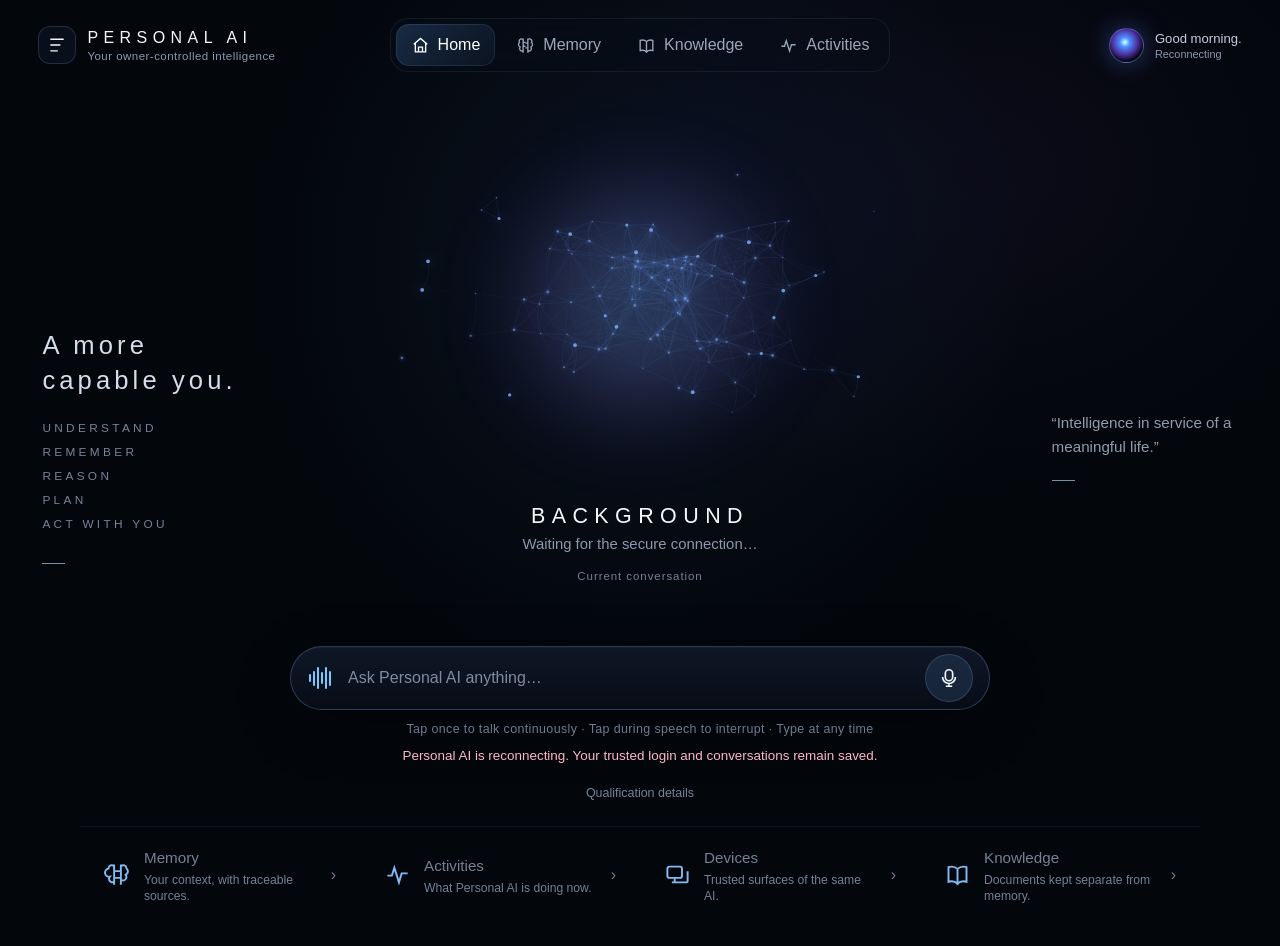
==== pwa/index.html @ d3908dce "feat: add durable cross-device conversations" ====
<!doctype html>
<html lang="en">
<head>
  <meta charset="utf-8" />
  <meta name="viewport" content="width=device-width,initial-scale=1,viewport-fit=cover" />
  <meta name="theme-color" content="#03060b" />
  <meta name="apple-mobile-web-app-capable" content="yes" />
  <meta name="apple-mobile-web-app-status-bar-style" content="black-translucent" />
  <link rel="manifest" href="/iphone/manifest.webmanifest" />
  <title>Personal AI</title>
  <style>
    :root{color-scheme:dark;font-family:-apple-system,BlinkMacSystemFont,"SF Pro Display","Inter",sans-serif;--bg:#03060b;--panel:rgba(10,17,29,.68);--line:rgba(148,177,230,.2);--text:#f4f7fd;--muted:#8c98ad;--blue:#69b8ff;--violet:#9b84ff;--cyan:#60e8ff;--danger:#ff718d}
    *{box-sizing:border-box}html{background:var(--bg);scroll-behavior:smooth}body{margin:0;min-height:100dvh;color:var(--text);background:radial-gradient(ellipse at 50% 28%,rgba(44,82,147,.17),transparent 43%),radial-gradient(ellipse at 76% 18%,rgba(87,58,160,.09),transparent 30%),#03060b;overflow-x:hidden}button,input{font:inherit}button{color:inherit}.hidden{display:none!important}
    .app-shell{min-height:100dvh;width:min(100%,1580px);margin:auto;padding:max(18px,env(safe-area-inset-top)) clamp(18px,3vw,48px) max(24px,env(safe-area-inset-bottom));display:grid;grid-template-rows:auto 1fr auto;gap:14px}
    .topbar{display:grid;grid-template-columns:1fr auto 1fr;align-items:center;min-height:52px}.brand-wrap{display:flex;align-items:center;gap:11px}.history-button{width:38px;height:38px;border:1px solid var(--line);border-radius:12px;background:rgba(12,20,33,.7);display:grid;place-items:center;cursor:pointer}.history-button svg{width:20px;height:20px;fill:none;stroke:currentColor;stroke-width:1.7}.brand{display:flex;flex-direction:column;gap:3px}.brand strong{font-size:1rem;letter-spacing:.34em;font-weight:520}.brand span{color:var(--muted);font-size:.72rem;letter-spacing:.04em}
    .nav{display:flex;align-items:center;gap:6px;padding:5px;border:1px solid rgba(135,167,222,.1);border-radius:18px;background:rgba(8,14,24,.46);backdrop-filter:blur(18px)}
    .nav button{border:0;background:transparent;color:#9ba7ba;border-radius:13px;padding:10px 15px;display:flex;align-items:center;gap:8px;cursor:pointer;min-height:42px}.nav button[aria-current="page"]{color:#fff;background:linear-gradient(135deg,rgba(65,112,171,.32),rgba(29,48,76,.2));box-shadow:inset 0 0 0 1px rgba(144,190,255,.12)}
    .nav svg,.feature svg{width:19px;height:19px;stroke:currentColor;fill:none;stroke-width:1.7}.owner-status{justify-self:end;display:flex;align-items:center;gap:11px;color:#c5cede;font-size:.82rem}.owner-orb{width:35px;aspect-ratio:1;border-radius:50%;border:1px solid rgba(129,171,255,.4);background:radial-gradient(circle at 45% 40%,#b8f7ff 0 3%,#4f8fff 18%,#4b2d9c 48%,transparent 70%);box-shadow:0 0 24px rgba(87,132,255,.38)}.trust{display:flex;flex-direction:column;gap:2px}.trust small{color:var(--muted)}
    .enroll{width:min(440px,100%);margin:auto;align-self:center;padding:28px;border-radius:24px;background:var(--panel);border:1px solid var(--line);backdrop-filter:blur(20px);text-align:center}.enroll h1{margin:0 0 8px;font-size:1.35rem;font-weight:550}.enroll p{color:var(--muted);line-height:1.5}.enroll input{width:100%;border:1px solid var(--line);background:#080d16;color:#fff;border-radius:15px;padding:15px;margin:8px 0 12px}.enroll button{width:100%;border:0;border-radius:15px;padding:15px;background:#eaf1ff;color:#070b12;font-weight:700}
    .home{position:relative;min-height:0;display:grid;grid-template-columns:minmax(150px,.48fr) minmax(420px,1.8fr) minmax(150px,.48fr);align-items:center;gap:12px}.side-copy{color:#d5ddeb;align-self:center;padding:20px 4px}.side-copy h1{margin:0 0 24px;font-size:clamp(1.25rem,2vw,2rem);line-height:1.35;letter-spacing:.16em;font-weight:380}.verbs{display:grid;gap:10px;color:#77839a;font-size:.74rem;letter-spacing:.28em;text-transform:uppercase}.side-quote{color:#919bad;font-size:.95rem;line-height:1.55;max-width:190px;justify-self:end}.side-quote::after,.verbs::after{content:"";display:block;width:23px;height:1px;margin-top:22px;background:#7d8ca6}
    .presence{min-width:0;display:flex;flex-direction:column;align-items:center;justify-content:center;gap:12px}.core-stage{position:relative;width:min(72vw,820px);height:clamp(280px,48vh,540px);isolation:isolate}#neuralCanvas{width:100%;height:100%;display:block}.core-glow{position:absolute;inset:23% 31%;border-radius:48% 52% 57% 43%;filter:blur(45px);opacity:.26;background:radial-gradient(circle,var(--cyan),var(--violet) 42%,transparent 70%);animation:breathe 4.8s ease-in-out infinite;pointer-events:none;z-index:-1}@keyframes breathe{0%,100%{transform:scale(.88) rotate(-3deg);opacity:.18}50%{transform:scale(1.1) rotate(4deg);opacity:.34}}
    .state{text-align:center;min-height:54px;margin-top:-26px}.state strong{display:block;font-size:1.34rem;font-weight:430;letter-spacing:.3em;text-transform:uppercase}.state span{display:block;min-height:22px;color:var(--muted);margin-top:7px;font-size:.93rem}.conversation-title{color:#748198;font-size:.72rem;letter-spacing:.08em;max-width:680px;white-space:nowrap;overflow:hidden;text-overflow:ellipsis}.message-stream{width:min(720px,94%);max-height:190px;overflow-y:auto;display:flex;flex-direction:column;gap:8px;padding:2px 4px;scrollbar-width:thin}.message{max-width:86%;padding:9px 13px;border-radius:15px;font-size:.91rem;line-height:1.42;text-align:left;white-space:pre-wrap}.message.user{align-self:flex-end;color:#f4f7fd;background:rgba(40,66,101,.7);border-bottom-right-radius:5px}.message.assistant{align-self:flex-start;color:#bac5d7;background:rgba(13,21,35,.76);border:1px solid rgba(131,164,216,.1);border-bottom-left-radius:5px}.message.system{align-self:center;color:#8995a9;font-size:.76rem;background:transparent}.conversation{width:min(720px,94%);text-align:center;min-height:24px}.transcript{font-size:clamp(1.05rem,2vw,1.34rem);color:#f3f6fd;line-height:1.4}.reply{color:#aeb9cc;font-size:1rem;line-height:1.55;margin-top:8px;max-height:100px;overflow-y:auto}
    .composer{width:min(700px,95%);min-height:62px;border-radius:999px;border:1px solid rgba(135,170,228,.28);background:linear-gradient(180deg,rgba(17,27,44,.86),rgba(8,13,23,.9));box-shadow:0 16px 55px rgba(0,0,0,.3),inset 0 1px rgba(255,255,255,.03);display:grid;grid-template-columns:auto 1fr auto auto;align-items:center;gap:8px;padding:7px 8px 7px 18px}.wave-mini{width:27px;height:25px;display:flex;align-items:center;gap:2px;color:#79c8ff}.wave-mini i{width:2px;height:8px;border-radius:2px;background:currentColor;animation:miniWave 1.2s ease-in-out infinite}.wave-mini i:nth-child(2),.wave-mini i:nth-child(6){height:15px;animation-delay:-.3s}.wave-mini i:nth-child(3),.wave-mini i:nth-child(5){height:22px;animation-delay:-.55s}.wave-mini i:nth-child(4){height:12px;animation-delay:-.7s}@keyframes miniWave{50%{transform:scaleY(.42);opacity:.5}}.composer input{min-width:0;border:0;outline:0;color:#f5f8ff;background:transparent;font-size:1rem;padding:12px 4px}.composer input::placeholder{color:#7f8ba0}
    .round-button{width:48px;height:48px;border-radius:50%;border:1px solid rgba(137,177,237,.2);background:rgba(43,63,94,.46);display:grid;place-items:center;cursor:pointer;transition:.25s ease}.round-button svg{width:22px;height:22px;stroke:currentColor;fill:none;stroke-width:1.8}.round-button:hover{border-color:rgba(110,205,255,.5);transform:translateY(-1px)}#micButton.active{color:#07101a;background:#bdefff;border-color:#bdefff;box-shadow:0 0 28px rgba(96,232,255,.32)}#micButton.speaking{color:#fff;background:#563f9a;border-color:#9b84ff}#sendButton{display:none}.composer.has-text #sendButton{display:grid}.composer.has-text #micButton{display:none}.hint{color:#6f7b90;font-size:.78rem;text-align:center;letter-spacing:.03em}.voice-alert{color:#ffb7c5;font-size:.84rem;text-align:center;min-height:20px}
    .features{display:grid;grid-template-columns:repeat(4,1fr);width:min(1120px,100%);margin:6px auto 0;border-top:1px solid rgba(123,151,198,.08)}.feature{border:0;background:transparent;color:#d3dbea;padding:18px clamp(8px,2vw,24px);text-align:left;display:grid;grid-template-columns:auto 1fr auto;gap:13px;align-items:center;cursor:pointer;min-height:82px;border-radius:18px}.feature:hover,.feature.active{background:rgba(20,31,50,.48)}.feature>svg{color:#83baf3;width:27px;height:27px}.feature strong{display:block;font-size:.95rem;font-weight:530}.feature span{color:#758197;font-size:.76rem;line-height:1.35;display:block;margin-top:3px}.feature b{color:#708099;font-weight:400}
    .module-panel{width:min(930px,100%);margin:0 auto 8px;border:1px solid var(--line);border-radius:20px;background:var(--panel);backdrop-filter:blur(18px);padding:20px;display:none}.module-panel.open{display:grid;grid-template-columns:1fr auto;gap:18px}.module-panel h2{margin:0 0 6px;font-size:1.05rem;font-weight:550}.module-panel p{margin:0;color:var(--muted);line-height:1.5}.module-metric{color:var(--cyan);font-size:1.4rem;align-self:center;white-space:nowrap}.approval-panel{width:min(700px,95%);border:1px solid rgba(155,132,255,.3);background:rgba(26,20,49,.84);border-radius:17px;padding:14px 16px;display:grid;grid-template-columns:1fr auto auto;align-items:center;gap:10px}.approval-panel strong{display:block;font-size:.86rem}.approval-panel span{display:block;color:#aeb7ca;font-size:.75rem;margin-top:3px}.approval-panel button{border:1px solid var(--line);border-radius:11px;padding:9px 12px;background:rgba(28,42,65,.7);cursor:pointer}.approval-panel .approve{color:#07101a;background:#bdefff;border-color:#bdefff}
    .drawer-overlay{position:fixed;inset:0;background:rgba(0,0,0,.58);backdrop-filter:blur(3px);z-index:39}.conversation-drawer{position:fixed;z-index:40;inset:0 auto 0 0;width:min(380px,90vw);background:rgba(5,9,16,.98);border-right:1px solid var(--line);padding:max(18px,env(safe-area-inset-top)) 16px max(18px,env(safe-area-inset-bottom));display:flex;flex-direction:column;gap:13px;box-shadow:25px 0 70px rgba(0,0,0,.55)}.drawer-head{display:flex;justify-content:space-between;align-items:center}.drawer-head strong{letter-spacing:.12em}.drawer-head button,.new-chat{border:1px solid var(--line);background:rgba(18,29,47,.7);border-radius:11px;color:#e7edf8;padding:9px 11px;cursor:pointer}.new-chat{width:100%;text-align:left}.conversation-search{width:100%;border:1px solid var(--line);background:#080e18;color:#fff;border-radius:12px;padding:12px}.conversation-list{display:flex;flex-direction:column;gap:5px;overflow-y:auto}.conversation-item{border:0;background:transparent;color:#cbd4e4;border-radius:11px;padding:10px 11px;text-align:left;cursor:pointer}.conversation-item.active{background:rgba(45,77,119,.45);color:#fff}.conversation-item strong{display:block;white-space:nowrap;overflow:hidden;text-overflow:ellipsis;font-size:.88rem}.conversation-item span{display:block;color:#738096;font-size:.72rem;white-space:nowrap;overflow:hidden;text-overflow:ellipsis;margin-top:3px}
    details.session-details{width:min(700px,95%);color:#77849a;font-size:.78rem}details.session-details summary{cursor:pointer;text-align:center;list-style:none;padding:6px}details.session-details summary::-webkit-details-marker{display:none}.qualification-tools{margin-top:8px;border:1px solid rgba(135,170,228,.14);background:rgba(8,14,24,.7);border-radius:15px;padding:12px;display:flex;align-items:center;justify-content:space-between;gap:10px}.qualification-tools button{border:1px solid rgba(255,113,141,.35);background:rgba(96,26,43,.25);color:#ffc3cf;border-radius:12px;padding:10px 13px;cursor:pointer;white-space:nowrap}
    @media(max-width:900px){.app-shell{padding-left:18px;padding-right:18px}.topbar{grid-template-columns:1fr auto}.brand span{display:none}.nav{position:fixed;z-index:20;bottom:max(10px,env(safe-area-inset-bottom));left:50%;transform:translateX(-50%);width:calc(100% - 28px);justify-content:space-around;box-shadow:0 16px 50px #000}.nav button{flex:1;justify-content:center;padding:10px 5px;font-size:.72rem}.nav button span{display:none}.owner-status .trust{display:none}.home{grid-template-columns:1fr}.side-copy,.side-quote{display:none}.core-stage{width:min(108vw,620px);height:clamp(250px,35vh,360px)}.state{margin-top:-36px}.message-stream{max-height:210px}.features{grid-template-columns:repeat(2,1fr);padding-bottom:78px}.feature{grid-template-columns:auto 1fr;min-height:70px;padding:12px 8px}.feature b{display:none}.feature span{font-size:.7rem}.hint{display:none}.reply{max-height:86px}.module-panel.open{grid-template-columns:1fr}}
    @media(max-height:760px) and (max-width:900px){.core-stage{height:285px}.features{display:none}.state{margin-top:-42px}}@media(prefers-reduced-motion:reduce){*,*::before,*::after{animation-duration:.01ms!important;animation-iteration-count:1!important;scroll-behavior:auto!important}}
  </style>
</head>
<body>
<main class="app-shell">
  <header class="topbar">
    <div class="brand-wrap"><button id="historyButton" class="history-button" type="button" aria-label="Open conversations"><svg viewBox="0 0 24 24"><path d="M4 5h16M4 12h12M4 19h9"/></svg></button><div class="brand"><strong>PERSONAL AI</strong><span>Your owner-controlled intelligence</span></div></div>
    <nav class="nav" aria-label="Primary navigation">
      <button data-module="home" aria-current="page" aria-label="Home"><svg viewBox="0 0 24 24"><path d="M3.5 10.5 12 3l8.5 7.5M5.5 9v11h13V9M9.5 20v-6h5v6"/></svg><span>Home</span></button>
      <button data-module="memory" aria-label="Memory"><svg viewBox="0 0 24 24"><path d="M9 4.5a3 3 0 0 0-5 2.2 3.2 3.2 0 0 0 .4 1.6A3.4 3.4 0 0 0 5.2 14 3 3 0 0 0 9 18.5M15 4.5a3 3 0 0 1 5 2.2 3.2 3.2 0 0 1-.4 1.6 3.4 3.4 0 0 1-.8 5.7 3 3 0 0 1-3.8 4.5M9 3v18M15 3v18M9 8h3m-3 5h3m3-4h-3m3 6h-3"/></svg><span>Memory</span></button>
      <button data-module="knowledge" aria-label="Knowledge"><svg viewBox="0 0 24 24"><path d="M4 5.5c3-1 5.7-.5 8 1.5v13c-2.3-2-5-2.5-8-1.5zM20 5.5c-3-1-5.7-.5-8 1.5v13c2.3-2 5-2.5 8-1.5z"/></svg><span>Knowledge</span></button>
      <button data-module="activities" aria-label="Activities"><svg viewBox="0 0 24 24"><path d="M3 13h4l2.2-7 4.1 13 2.4-8H21"/></svg><span>Activities</span></button>
    </nav>
    <div class="owner-status"><div class="owner-orb"></div><div class="trust"><span id="greeting">Good day.</span><small id="devicePill">Checking device…</small></div></div>
  </header>
  <section id="enrollPanel" class="enroll hidden"><h1>Trust this iPhone</h1><p>Enter your one-time owner enrollment code. The device credential stays inside a secure browser cookie.</p><input id="code" type="password" autocomplete="one-time-code" placeholder="Owner enrollment code"/><button id="enroll">Enroll this iPhone</button><p id="enrollStatus" aria-live="polite"></p></section>
  <section id="voicePanel" class="home hidden">
    <aside class="side-copy"><h1>A more<br/>capable you.</h1><div class="verbs"><span>Understand</span><span>Remember</span><span>Reason</span><span>Plan</span><span>Act with you</span></div></aside>
    <div class="presence">
      <div class="core-stage" aria-hidden="true"><div class="core-glow"></div><canvas id="neuralCanvas"></canvas></div>
      <div class="state" aria-live="polite"><strong id="stateLabel">Idle</strong><span id="status">Tap the microphone once and speak naturally.</span></div>
      <div id="conversationTitle" class="conversation-title">Current conversation</div>
      <div id="messageStream" class="message-stream" aria-live="polite"></div>
      <div class="conversation"><div id="transcript" class="transcript"></div><div id="reply" class="reply"></div></div>
      <form id="composer" class="composer"><span class="wave-mini" aria-hidden="true"><i></i><i></i><i></i><i></i><i></i><i></i></span><input id="message" autocomplete="off" enterkeyhint="send" aria-label="Message Personal AI" placeholder="Ask Personal AI anything…"/><button id="sendButton" class="round-button" type="submit" aria-label="Send message"><svg viewBox="0 0 24 24"><path d="m5 12 14-7-4.8 14-2.7-5.5zM11.5 13.5 19 5"/></svg></button><button id="micButton" class="round-button" type="button" aria-label="Start hands-free conversation"><svg viewBox="0 0 24 24"><rect x="8" y="3" width="8" height="12" rx="4"/><path d="M5 11a7 7 0 0 0 14 0M12 18v3M8.5 21h7"/></svg></button></form>
      <div id="approvalPanel" class="approval-panel hidden"><div><strong id="approvalTitle">Approval required</strong><span id="approvalDescription"></span></div><button id="rejectApproval" type="button">Cancel</button><button id="approveApproval" class="approve" type="button">Approve once</button></div>
      <div id="sessionConflictPanel" class="approval-panel hidden"><div><strong>Old session found</strong><span>An unfinished session from another trusted browser is blocking this iPhone.</span></div><button id="cancelTakeover" type="button">Cancel</button><button id="confirmTakeover" class="approve" type="button">Continue here</button></div>
      <div class="hint">Tap once to talk continuously · Tap during speech to interrupt · Type at any time</div><div id="voiceAlert" class="voice-alert" role="alert"></div>
      <details class="session-details"><summary>Qualification details</summary><div class="qualification-tools"><span id="report">Qualification recording is optional and separate from normal conversation.</span><button id="startSession" type="button">Start evidence</button><button id="stopSession" type="button">End & report</button></div></details>
    </div>
    <aside class="side-quote">“Intelligence in service of a meaningful life.”</aside>
  </section>
  <section id="modulePanel" class="module-panel" aria-live="polite"><div><h2 id="moduleTitle"></h2><p id="moduleText"></p></div><div id="moduleMetric" class="module-metric"></div></section>
  <section id="features" class="features hidden" aria-label="Personal AI areas">
    <button class="feature" data-module="memory"><svg viewBox="0 0 24 24"><path d="M9 4.5a3 3 0 0 0-5 2.2A3.2 3.2 0 0 0 5.2 14 3 3 0 0 0 9 18.5M15 4.5a3 3 0 0 1 5 2.2 3.4 3.4 0 0 1-.8 5.7 3 3 0 0 1-3.8 4.5M9 3v18M15 3v18M9 9h6M9 15h6"/></svg><span><strong>Memory</strong><span>Your context, with traceable sources.</span></span><b>›</b></button>
    <button class="feature" data-module="activities"><svg viewBox="0 0 24 24"><path d="M3 13h4l2.2-7 4.1 13 2.4-8H21"/></svg><span><strong>Activities</strong><span>What Personal AI is doing now.</span></span><b>›</b></button>
    <button class="feature" data-module="devices"><svg viewBox="0 0 24 24"><rect x="3" y="5" width="13" height="10" rx="2"/><path d="M7 19h13a1 1 0 0 0 1-1V9M9.5 15v4"/></svg><span><strong>Devices</strong><span>Trusted surfaces of the same AI.</span></span><b>›</b></button>
    <button class="feature" data-module="knowledge"><svg viewBox="0 0 24 24"><path d="M4 5.5c3-1 5.7-.5 8 1.5v13c-2.3-2-5-2.5-8-1.5zM20 5.5c-3-1-5.7-.5-8 1.5v13c2.3-2 5-2.5 8-1.5z"/></svg><span><strong>Knowledge</strong><span>Documents kept separate from memory.</span></span><b>›</b></button>
  </section>
</main>
<div id="drawerOverlay" class="drawer-overlay hidden"></div><aside id="conversationDrawer" class="conversation-drawer hidden" aria-label="Conversations"><div class="drawer-head"><strong>Conversations</strong><button id="closeDrawer" type="button" aria-label="Close conversations">✕</button></div><button id="newConversation" class="new-chat" type="button">＋ New conversation</button><input id="conversationSearch" class="conversation-search" type="search" placeholder="Search conversations"/><div id="conversationList" class="conversation-list"></div></aside>
<script>
const $=id=>document.getElementById(id),synth=window.speechSynthesis;
let appStatus=null,recognition=null,recognitionStarting=false,sessionActive=false,handsFree=false,speaking=false,turnInFlight=false,voicePrimed=false,currentUtterance=null,restartTimer=null,stateName='idle',pendingApproval=null,currentConversationId=null,currentConversationTitle='Current conversation',conversationEvents=[],searchTimer=null;
const stateCopy={idle:['Idle','Tap the microphone once and speak naturally.'],active:['Active','Personal AI is ready.'],listening:['Listening','Speak naturally.'],understanding:['Understanding','I heard you.'],thinking:['Thinking','Reasoning with your permitted context.'],'memory-retrieval':['Memory Retrieval','Finding relevant personal context.'],'knowledge-retrieval':['Knowledge Retrieval','Checking approved knowledge sources.'],responding:['Responding','Speaking now — tap the microphone to interrupt.'],approval:['Needs Approval','Your approval is required before continuing.'],error:['Needs Attention','Something interrupted this turn.'],background:['Background','Continuing permitted work quietly.']};
function setState(name,detail){stateName=name;const copy=stateCopy[name]||[name,''];$('stateLabel').textContent=copy[0];$('status').textContent=detail||copy[1];document.body.dataset.state=name;$('micButton').classList.toggle('active',handsFree&&!speaking);$('micButton').classList.toggle('speaking',speaking);$('micButton').setAttribute('aria-label',speaking?'Interrupt and listen':(handsFree?'Stop hands-free conversation':'Start hands-free conversation'))}
async function api(path,options={}){const response=await fetch('/iphone/api'+path,{credentials:'same-origin',headers:{'Content-Type':'application/json',...(options.headers||{})},...options});let data={};try{data=await response.json()}catch{}if(!response.ok){const detail=data.detail||data.error,error=new Error((detail&&typeof detail==='object'&&(detail.message||detail.code))||detail||('Request failed ('+response.status+')'));error.code=detail&&typeof detail==='object'?detail.code:'';error.status=response.status;throw error}return data}
function greeting(){const hour=new Date().getHours();return hour<12?'Good morning.':hour<18?'Good afternoon.':'Good evening.'}
function eventMessage(event){const kind=String(event.kind||''),text=String((event.payload&&event.payload.text)||'');if(!text)return null;if(kind==='user_message')return{role:'user',text};if(kind==='assistant_message')return{role:'assistant',text};if(kind==='approval_rejected')return{role:'system',text};return null}
function renderMessages(){const stream=$('messageStream');stream.textContent='';conversationEvents.map(eventMessage).filter(Boolean).forEach(item=>{const node=document.createElement('div');node.className='message '+item.role;node.textContent=item.text;stream.appendChild(node)});stream.scrollTop=stream.scrollHeight}
function appendMessage(kind,text){conversationEvents.push({kind,payload:{text}});renderMessages()}
function renderConversationList(items){const list=$('conversationList');list.textContent='';(items||[]).forEach(item=>{const button=document.createElement('button');button.type='button';button.className='conversation-item'+(item.id===currentConversationId?' active':'');const title=document.createElement('strong'),preview=document.createElement('span');title.textContent=item.title||'Conversation';preview.textContent=item.preview||new Date(item.updated_at).toLocaleString();button.append(title,preview);button.onclick=()=>openConversation(item.id);list.appendChild(button)})}
function applyConversation(bundle){if(!bundle||!bundle.thread&&!bundle.conversation)return;const thread=bundle.thread||bundle.conversation;currentConversationId=thread.id;currentConversationTitle=thread.title||'Conversation';conversationEvents=Array.isArray(bundle.events)?bundle.events:[];$('conversationTitle').textContent=currentConversationTitle;$('transcript').textContent='';$('reply').textContent='';renderMessages()}
async function refreshConversationList(query=''){const data=await api('/conversations?q='+encodeURIComponent(query));renderConversationList(data.conversations);return data}
function openDrawer(){$('conversationDrawer').classList.remove('hidden');$('drawerOverlay').classList.remove('hidden');refreshConversationList($('conversationSearch').value).catch(()=>{})}
function closeDrawer(){$('conversationDrawer').classList.add('hidden');$('drawerOverlay').classList.add('hidden')}
async function openConversation(id){const bundle=await api('/conversations/'+encodeURIComponent(id)+'/activate',{method:'POST',body:'{}'});applyConversation(bundle);closeDrawer();setState('idle','Conversation continued from where you stopped.')}
async function createConversation(){const bundle=await api('/conversations',{method:'POST',body:JSON.stringify({title:'New conversation'})});applyConversation(bundle);closeDrawer();setState('idle','New conversation ready.')}
async function syncConversation(){if(!currentConversationId||turnInFlight||speaking)return;try{const bundle=await api('/conversations/'+encodeURIComponent(currentConversationId));if((bundle.events||[]).length!==conversationEvents.length)applyConversation(bundle)}catch{}}
async function check(){$('greeting').textContent=greeting();try{appStatus=await api('/status');sessionActive=Boolean(appStatus.active_qualification);$('enrollPanel').classList.add('hidden');$('voicePanel').classList.remove('hidden');$('features').classList.remove('hidden');$('devicePill').textContent='Trusted device';$('voiceAlert').textContent='';if(appStatus.conversation)applyConversation(appStatus.conversation);renderConversationList(appStatus.conversations||[]);if(sessionActive)$('report').textContent='Evidence session '+appStatus.active_qualification.session_id+' ready to resume.';return appStatus}catch(error){if(error.status===401){$('enrollPanel').classList.remove('hidden');$('voicePanel').classList.add('hidden');$('features').classList.add('hidden');$('devicePill').textContent='Not enrolled'}else{$('enrollPanel').classList.add('hidden');$('voicePanel').classList.remove('hidden');$('features').classList.remove('hidden');$('devicePill').textContent='Reconnecting';$('voiceAlert').textContent='Personal AI is reconnecting. Your trusted login and conversations remain saved.';setState('background','Waiting for the secure connection…')}return null}}
$('enroll').onclick=async()=>{try{await api('/enroll',{method:'POST',body:JSON.stringify({code:$('code').value,name:'Owner iPhone PWA'})});$('code').value='';await check()}catch(error){$('enrollStatus').textContent=error.message}};
function sessionEnvironment(){return{browser:navigator.userAgent,language:navigator.language,standalone:window.navigator.standalone===true,screen:screen.width+'x'+screen.height}}
function showSessionConflict(){$('sessionConflictPanel').classList.remove('hidden');$('voiceAlert').textContent='Confirm that you want to close the old session and continue on this iPhone.';setState('approval','An old trusted-browser session needs your decision.')}
async function ensureSession(){if(sessionActive)return true;try{const result=await api('/qualification/start',{method:'POST',body:JSON.stringify({environment:sessionEnvironment()})});sessionActive=true;$('report').textContent='Evidence session '+result.session_id+(result.status==='already_active'?' resumed.':' started.')}catch(error){if(error.code==='qualification_session_active'){showSessionConflict();return false}throw error}return true}
function availableVoice(){if(!synth)return null;const voices=synth.getVoices(),language=(navigator.language||'en-US').toLowerCase();return voices.find(v=>v.lang.toLowerCase()===language&&v.localService)||voices.find(v=>v.lang.toLowerCase().startsWith(language.split('-')[0])&&v.localService)||voices.find(v=>v.lang.toLowerCase().startsWith(language.split('-')[0]))||voices[0]||null}
function primeVoice(){if(!synth||voicePrimed)return Promise.resolve();voicePrimed=true;synth.cancel();synth.resume();return new Promise(resolve=>{let settled=false;const done=()=>{if(settled)return;settled=true;resolve()},primer=new SpeechSynthesisUtterance('Voice ready');primer.volume=.7;primer.rate=1.08;const voice=availableVoice();if(voice)primer.voice=voice;primer.lang=(voice&&voice.lang)||navigator.language||'en-US';primer.onend=done;primer.onerror=done;synth.speak(primer);synth.resume();setTimeout(done,1600)})}
function stopRecognition(){recognitionStarting=false;if(restartTimer)clearTimeout(restartTimer);if(recognition)try{recognition.stop()}catch{}}
function createRecognition(){const Recognition=window.SpeechRecognition||window.webkitSpeechRecognition;if(!Recognition)return null;const instance=new Recognition();instance.lang=navigator.language||'en-US';instance.interimResults=true;instance.continuous=false;instance.maxAlternatives=1;instance.onstart=()=>{recognitionStarting=false;setState('listening')};instance.onresult=event=>{let finalText='',interimText='';for(let i=event.resultIndex;i<event.results.length;i++){const text=event.results[i][0].transcript;if(event.results[i].isFinal)finalText+=text;else interimText+=text}$('transcript').textContent=finalText||interimText;if(finalText&&!turnInFlight)sendTurn(finalText)};instance.onerror=event=>{recognitionStarting=false;if(event.error==='aborted'||event.error==='no-speech')return;handsFree=false;const message=event.error==='not-allowed'?'Microphone permission is blocked. Allow microphone access in iPhone browser settings.':'Microphone error: '+event.error;$('voiceAlert').textContent=message;setState('error',message)};instance.onend=()=>{recognitionStarting=false;if(handsFree&&!speaking&&!turnInFlight)scheduleListening(350)};return instance}
function scheduleListening(delay=250){if(!handsFree||speaking||turnInFlight)return;if(restartTimer)clearTimeout(restartTimer);restartTimer=setTimeout(startListening,delay)}
function startListening(){if(!handsFree||speaking||turnInFlight||recognitionStarting)return;recognition=recognition||createRecognition();if(!recognition){handsFree=false;const message='Speech recognition is unavailable in this browser. Open this page in Safari or type your message.';$('voiceAlert').textContent=message;setState('error',message);return}try{recognitionStarting=true;recognition.start()}catch{recognitionStarting=false;scheduleListening(500)}}
function makeUtterance(text,handlers){const utterance=new SpeechSynthesisUtterance(text),voice=availableVoice();if(voice)utterance.voice=voice;utterance.lang=(voice&&voice.lang)||navigator.language||'en-US';utterance.rate=1;utterance.pitch=1;utterance.volume=1;utterance.onstart=handlers.start;utterance.onend=handlers.end;utterance.onerror=handlers.error;return utterance}
function reportClientVoice(event,detail=''){api('/voice/client-event',{method:'POST',body:JSON.stringify({event,detail:String(detail||'').slice(0,160)})}).catch(()=>{})}
function speakReply(text){if(!synth){const message='Spoken replies are unavailable in this browser. The answer is shown on screen.';reportClientVoice('tts_error','speech_synthesis_unavailable');$('voiceAlert').textContent=message;setState('error',message);scheduleListening(400);return}stopRecognition();let finished=false,attempt=0;const finish=()=>{if(finished)return;finished=true;reportClientVoice('tts_completed');speaking=false;currentUtterance=null;$('voiceAlert').textContent='';if(pendingApproval)setState('approval','Review the requested action below.');else if(handsFree)scheduleListening(350);else setState('idle')};const finalFailure=detail=>{if(finished)return;finished=true;reportClientVoice('tts_error',detail||'speech_synthesis_blocked');speaking=false;currentUtterance=null;const message='iPhone blocked the spoken reply. Tap the microphone once to reactivate voice.';$('voiceAlert').textContent=message;setState('error',message)};const play=()=>{attempt++;if(currentUtterance){currentUtterance.onstart=null;currentUtterance.onend=null;currentUtterance.onerror=null}synth.cancel();synth.resume();let thisAttemptStarted=false;currentUtterance=makeUtterance(text,{start:()=>{thisAttemptStarted=true;speaking=true;reportClientVoice('tts_started');setState('responding')},end:finish,error:event=>{if(finished)return;if(event&&event.error==='interrupted'&&speaking){finish();return}if(attempt<2)setTimeout(play,80);else finalFailure(event&&event.error)}});synth.speak(currentUtterance);synth.resume();setTimeout(()=>{if(!thisAttemptStarted&&!finished){if(attempt<2)play();else finalFailure('start_timeout')}},1600)};play()}
function showApproval(approval){pendingApproval=approval;handsFree=false;$('approvalTitle').textContent='Approve '+approval.tool+'?';$('approvalDescription').textContent=approval.description;$('approvalPanel').classList.remove('hidden');setState('approval','Review the requested action below.')}
function clearApproval(){$('approvalPanel').classList.add('hidden');pendingApproval=null}
async function sendTurn(text){const clean=String(text||'').trim();if(!clean||turnInFlight)return;stopRecognition();turnInFlight=true;$('voiceAlert').textContent='';$('transcript').textContent=clean;$('reply').textContent='';appendMessage('user_message',clean);setState('understanding');try{setState('thinking');const result=await api('/voice/turn',{method:'POST',body:JSON.stringify({transcript:clean,conversation_id:currentConversationId})});currentConversationId=result.conversation_id||currentConversationId;if(result.conversation_title){currentConversationTitle=result.conversation_title;$('conversationTitle').textContent=currentConversationTitle}$('reply').textContent=result.reply;turnInFlight=false;if(result.status==='approval_required')showApproval(result.approval);else appendMessage('assistant_message',result.reply);speakReply(result.reply);refreshConversationList($('conversationSearch').value).catch(()=>{})}catch(error){turnInFlight=false;if(error.message!=='turn_cancelled'){$('voiceAlert').textContent=error.message;appendMessage('approval_rejected',error.message);setState('error',error.message)}if(handsFree)scheduleListening(500)}}
async function interruptAndListen(){const wasSpeaking=speaking||Boolean(synth&&synth.speaking);if(synth)synth.cancel();speaking=false;currentUtterance=null;handsFree=true;try{await api('/voice/barge',{method:'POST',body:JSON.stringify({speaking:wasSpeaking})})}catch{}scheduleListening(100)}
$('micButton').onclick=async()=>{if(speaking||(synth&&synth.speaking)){await interruptAndListen();return}if(handsFree){handsFree=false;stopRecognition();setState('idle','Voice paused. Tap the microphone to continue.');return}handsFree=true;setState('active','Preparing your secure voice session…');try{await primeVoice();startListening()}catch(error){handsFree=false;$('voiceAlert').textContent=error.message;setState('error',error.message)}};
$('composer').onsubmit=event=>{event.preventDefault();primeVoice();const text=$('message').value.trim();if(!text)return;$('message').value='';$('composer').classList.remove('has-text');sendTurn(text)};$('message').oninput=()=>$('composer').classList.toggle('has-text',Boolean($('message').value.trim()));
$('approveApproval').onclick=async()=>{if(!pendingApproval)return;const approval=pendingApproval;clearApproval();handsFree=true;setState('active','Running the approved action…');try{const result=await api('/approval/'+encodeURIComponent(approval.id)+'/approve',{method:'POST',body:'{}'});$('reply').textContent=result.reply;appendMessage('assistant_message',result.reply);speakReply(result.reply)}catch(error){handsFree=false;$('voiceAlert').textContent=error.message;setState('error',error.message)}};
$('rejectApproval').onclick=async()=>{if(!pendingApproval)return;const approval=pendingApproval;clearApproval();handsFree=true;try{const result=await api('/approval/'+encodeURIComponent(approval.id)+'/reject',{method:'POST',body:'{}'});$('reply').textContent=result.reply;appendMessage('approval_rejected',result.reply);speakReply(result.reply)}catch(error){handsFree=false;$('voiceAlert').textContent=error.message;setState('error',error.message)}};
$('confirmTakeover').onclick=async()=>{$('sessionConflictPanel').classList.add('hidden');$('voiceAlert').textContent='';setState('active','Closing the old session safely…');try{const result=await api('/qualification/takeover',{method:'POST',body:JSON.stringify({confirm:true,environment:sessionEnvironment()})});sessionActive=true;$('report').textContent='Evidence session '+result.session_id+' started on this iPhone.';handsFree=true;startListening()}catch(error){handsFree=false;$('voiceAlert').textContent=error.message;setState('error',error.message)}};
$('cancelTakeover').onclick=()=>{$('sessionConflictPanel').classList.add('hidden');$('voiceAlert').textContent='';handsFree=false;setState('idle','Old session left unchanged.')};
$('startSession').onclick=async()=>{try{await ensureSession()}catch(error){$('report').textContent=error.message}};
$('stopSession').onclick=async()=>{handsFree=false;stopRecognition();if(synth)synth.cancel();speaking=false;try{const summary=await api('/qualification/stop',{method:'POST',body:'{}'});sessionActive=false;$('report').textContent=summary.status==='already_stopped'?summary.message:'Turns '+summary.turns+' · Voice '+(summary.tts_completed||0)+'/'+(summary.tts_started||0)+' · Interruptions '+summary.barge_trials+' · '+(summary.passed?'PASS':'MORE TESTS NEEDED');setState('idle','Session ended. Tap the microphone whenever you are ready.')}catch(error){$('report').textContent=error.message}};
$('historyButton').onclick=openDrawer;$('closeDrawer').onclick=closeDrawer;$('drawerOverlay').onclick=closeDrawer;$('newConversation').onclick=createConversation;$('conversationSearch').oninput=()=>{if(searchTimer)clearTimeout(searchTimer);searchTimer=setTimeout(()=>refreshConversationList($('conversationSearch').value).catch(()=>{}),220)};
const modules={home:['Home','Speak or type naturally. Conversation grows from the Personal AI Core.',''],memory:['Memory','Ambient Memory, Memory Graph, Memory Tree and Memory Detail remain separate and owner-controlled.',()=>((appStatus?appStatus.memory_count:0)+' memories')],knowledge:['Knowledge','Approved documents and sources remain distinct from personal memory, with provenance retained.','Distinct'],activities:['Activities','Model use, voice turns, tools and qualification events are recorded for review.',()=>sessionActive?'Session active':'Ready'],devices:['Devices','This trusted iPhone is a secure surface of the same Personal AI system.','Trusted']};
function openModule(name){document.querySelectorAll('[data-module]').forEach(button=>{button.classList.toggle('active',button.dataset.module===name);if(button.closest('.nav')){if(button.dataset.module===name)button.setAttribute('aria-current','page');else button.removeAttribute('aria-current')}});if(name==='home'){$('modulePanel').classList.remove('open');return}const module=modules[name];if(!module)return;$('moduleTitle').textContent=module[0];$('moduleText').textContent=module[1];$('moduleMetric').textContent=typeof module[2]==='function'?module[2]():module[2];$('modulePanel').classList.add('open');$('modulePanel').scrollIntoView({behavior:'smooth',block:'nearest'})}document.querySelectorAll('[data-module]').forEach(button=>button.onclick=()=>openModule(button.dataset.module));
const canvas=$('neuralCanvas'),ctx=canvas.getContext('2d');let width=0,height=0,dpr=1,tick=0;const particles=Array.from({length:112},(_,index)=>({seed:Math.random()*1000,orbit:.13+Math.random()*.36,angle:Math.random()*Math.PI*2,speed:.0012+Math.random()*.0024,skew:.45+Math.random()*.75,size:index<10?1.9:.45+Math.random()*1.15,lane:index%4}));
function resizeCanvas(){const rect=canvas.getBoundingClientRect();dpr=Math.min(window.devicePixelRatio||1,2);width=rect.width;height=rect.height;canvas.width=Math.round(width*dpr);canvas.height=Math.round(height*dpr);ctx.setTransform(dpr,0,0,dpr,0,0)}
function particlePosition(p){const energy=stateName==='listening'?1.28:stateName==='thinking'?1.55:stateName==='responding'?1.38:stateName==='error'?.72:1;p.angle+=p.speed*energy;const pulse=1+Math.sin(tick*.012+p.seed)*.075,radius=Math.min(width,height)*p.orbit*pulse,driftX=Math.sin(p.angle*(1.25+p.lane*.12)+p.seed)*radius*p.skew,driftY=Math.cos(p.angle*(.88+p.lane*.08)+p.seed*.7)*radius*.56,branch=Math.sin(p.angle*2.2+p.lane)*radius*.28;return{x:width*.52+driftX+branch,y:height*.48+driftY-Math.cos(p.angle*1.7)*radius*.13}}
function drawCore(){tick++;ctx.clearRect(0,0,width,height);const points=particles.map(particlePosition),palette=stateName==='listening'?[96,232,255]:stateName==='thinking'?[158,126,255]:stateName==='responding'?[105,184,255]:stateName==='error'?[255,113,141]:[116,159,232];for(let i=0;i<points.length;i++){const a=points[i];for(let j=i+1;j<points.length;j++){const b=points[j],distance=Math.hypot(a.x-b.x,a.y-b.y);if(distance<72){const alpha=(1-distance/72)*.22;ctx.strokeStyle='rgba('+palette.join(',')+','+alpha+')';ctx.lineWidth=.55;ctx.beginPath();ctx.moveTo(a.x,a.y);ctx.quadraticCurveTo((a.x+b.x)/2+Math.sin(tick*.01+i)*6,(a.y+b.y)/2,b.x,b.y);ctx.stroke()}}}points.forEach((point,i)=>{const particle=particles[i];ctx.fillStyle='rgba('+palette.join(',')+','+(particle.size>1.5?.94:.58)+')';ctx.shadowBlur=particle.size>1.5?14:4;ctx.shadowColor='rgb('+palette.join(',')+')';ctx.beginPath();ctx.arc(point.x,point.y,particle.size,0,Math.PI*2);ctx.fill()});ctx.shadowBlur=0;requestAnimationFrame(drawCore)}
window.addEventListener('resize',resizeCanvas);resizeCanvas();drawCore();if(synth){synth.getVoices();synth.onvoiceschanged=()=>synth.getVoices()}if('serviceWorker'in navigator)navigator.serviceWorker.register('/iphone/sw.js').catch(()=>{});check();setInterval(syncConversation,5000);
</script>
</body>
</html>
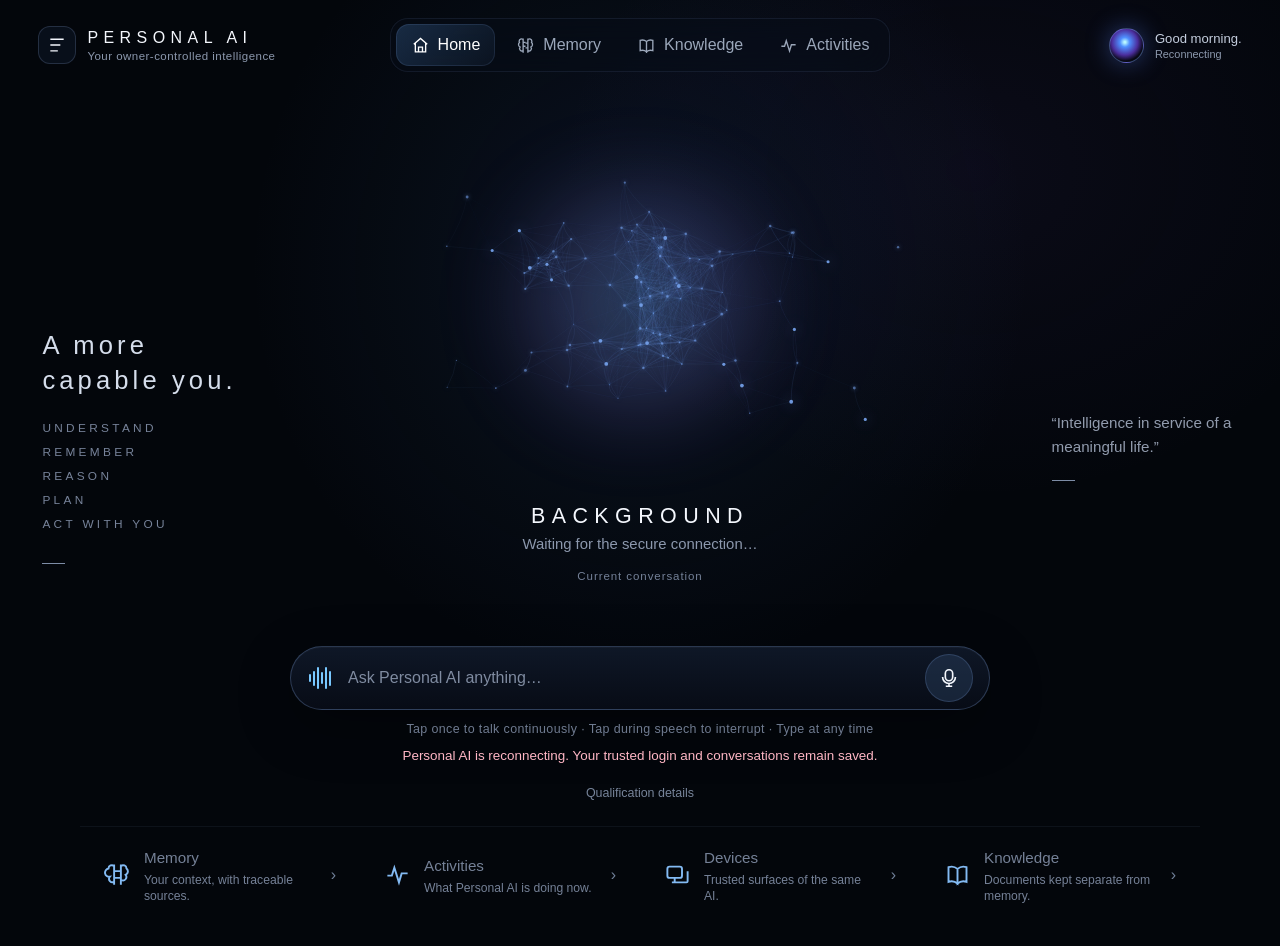
==== commit d2584699: "feat: integrate P4-P10 owner product completion" ====
--- a/pwa/index.html
+++ b/pwa/index.html
@@ -23,10 +23,10 @@
     .composer{width:min(700px,95%);min-height:62px;border-radius:999px;border:1px solid rgba(135,170,228,.28);background:linear-gradient(180deg,rgba(17,27,44,.86),rgba(8,13,23,.9));box-shadow:0 16px 55px rgba(0,0,0,.3),inset 0 1px rgba(255,255,255,.03);display:grid;grid-template-columns:auto 1fr auto auto;align-items:center;gap:8px;padding:7px 8px 7px 18px}.wave-mini{width:27px;height:25px;display:flex;align-items:center;gap:2px;color:#79c8ff}.wave-mini i{width:2px;height:8px;border-radius:2px;background:currentColor;animation:miniWave 1.2s ease-in-out infinite}.wave-mini i:nth-child(2),.wave-mini i:nth-child(6){height:15px;animation-delay:-.3s}.wave-mini i:nth-child(3),.wave-mini i:nth-child(5){height:22px;animation-delay:-.55s}.wave-mini i:nth-child(4){height:12px;animation-delay:-.7s}@keyframes miniWave{50%{transform:scaleY(.42);opacity:.5}}.composer input{min-width:0;border:0;outline:0;color:#f5f8ff;background:transparent;font-size:1rem;padding:12px 4px}.composer input::placeholder{color:#7f8ba0}
     .round-button{width:48px;height:48px;border-radius:50%;border:1px solid rgba(137,177,237,.2);background:rgba(43,63,94,.46);display:grid;place-items:center;cursor:pointer;transition:.25s ease}.round-button svg{width:22px;height:22px;stroke:currentColor;fill:none;stroke-width:1.8}.round-button:hover{border-color:rgba(110,205,255,.5);transform:translateY(-1px)}#micButton.active{color:#07101a;background:#bdefff;border-color:#bdefff;box-shadow:0 0 28px rgba(96,232,255,.32)}#micButton.speaking{color:#fff;background:#563f9a;border-color:#9b84ff}#sendButton{display:none}.composer.has-text #sendButton{display:grid}.composer.has-text #micButton{display:none}.hint{color:#6f7b90;font-size:.78rem;text-align:center;letter-spacing:.03em}.voice-alert{color:#ffb7c5;font-size:.84rem;text-align:center;min-height:20px}
     .features{display:grid;grid-template-columns:repeat(4,1fr);width:min(1120px,100%);margin:6px auto 0;border-top:1px solid rgba(123,151,198,.08)}.feature{border:0;background:transparent;color:#d3dbea;padding:18px clamp(8px,2vw,24px);text-align:left;display:grid;grid-template-columns:auto 1fr auto;gap:13px;align-items:center;cursor:pointer;min-height:82px;border-radius:18px}.feature:hover,.feature.active{background:rgba(20,31,50,.48)}.feature>svg{color:#83baf3;width:27px;height:27px}.feature strong{display:block;font-size:.95rem;font-weight:530}.feature span{color:#758197;font-size:.76rem;line-height:1.35;display:block;margin-top:3px}.feature b{color:#708099;font-weight:400}
-    .module-panel{width:min(930px,100%);margin:0 auto 8px;border:1px solid var(--line);border-radius:20px;background:var(--panel);backdrop-filter:blur(18px);padding:20px;display:none}.module-panel.open{display:grid;grid-template-columns:1fr auto;gap:18px}.module-panel h2{margin:0 0 6px;font-size:1.05rem;font-weight:550}.module-panel p{margin:0;color:var(--muted);line-height:1.5}.module-metric{color:var(--cyan);font-size:1.4rem;align-self:center;white-space:nowrap}.approval-panel{width:min(700px,95%);border:1px solid rgba(155,132,255,.3);background:rgba(26,20,49,.84);border-radius:17px;padding:14px 16px;display:grid;grid-template-columns:1fr auto auto;align-items:center;gap:10px}.approval-panel strong{display:block;font-size:.86rem}.approval-panel span{display:block;color:#aeb7ca;font-size:.75rem;margin-top:3px}.approval-panel button{border:1px solid var(--line);border-radius:11px;padding:9px 12px;background:rgba(28,42,65,.7);cursor:pointer}.approval-panel .approve{color:#07101a;background:#bdefff;border-color:#bdefff}
+    .module-panel{width:min(1040px,100%);margin:0 auto 8px;border:1px solid var(--line);border-radius:20px;background:var(--panel);backdrop-filter:blur(18px);padding:20px;display:none}.module-panel.open{display:block}.module-head{display:grid;grid-template-columns:1fr auto;gap:18px;align-items:center}.module-panel h2{margin:0 0 6px;font-size:1.05rem;font-weight:550}.module-panel p{margin:0;color:var(--muted);line-height:1.5}.module-metric{color:var(--cyan);font-size:1.1rem;white-space:nowrap}.module-body{margin-top:18px;display:grid;gap:12px;max-height:54vh;overflow:auto}.module-toolbar{display:flex;gap:8px;flex-wrap:wrap;align-items:center}.module-toolbar button,.module-toolbar label{border:1px solid var(--line);background:rgba(19,31,50,.76);color:#dce7f8;border-radius:11px;padding:9px 12px;cursor:pointer;font-size:.78rem}.module-toolbar button.danger{color:#ffc0cc;border-color:rgba(255,113,141,.35)}.module-toolbar input[type=file]{display:none}.module-search{flex:1;min-width:160px;border:1px solid var(--line);background:#080e18;color:#fff;border-radius:11px;padding:10px 12px}.module-grid{display:grid;grid-template-columns:repeat(2,minmax(0,1fr));gap:9px}.data-card{border:1px solid rgba(135,170,228,.14);background:rgba(7,13,23,.72);border-radius:14px;padding:12px;min-width:0}.data-card strong{display:block;font-size:.87rem;white-space:nowrap;overflow:hidden;text-overflow:ellipsis}.data-card p{font-size:.78rem;margin-top:6px;display:-webkit-box;-webkit-line-clamp:3;-webkit-box-orient:vertical;overflow:hidden}.data-meta{display:flex;gap:6px;flex-wrap:wrap;margin-top:9px;color:#7f8ca1;font-size:.67rem}.data-meta span{border:1px solid rgba(132,164,215,.12);border-radius:99px;padding:3px 6px}.data-actions{display:flex;gap:7px;margin-top:10px}.data-actions button{border:0;background:transparent;color:#8fcfff;padding:3px;cursor:pointer;font-size:.72rem}.data-actions button.danger{color:#ff9fb2}.empty-module{text-align:center;color:var(--muted);padding:28px;border:1px dashed var(--line);border-radius:14px}.graph-view{height:300px;border:1px solid var(--line);border-radius:14px;background:radial-gradient(circle,rgba(82,128,197,.12),transparent 58%);overflow:hidden}.graph-view svg{width:100%;height:100%}.graph-view line{stroke:#4a6590;stroke-opacity:.4}.graph-view circle{fill:#8dd9ff;filter:drop-shadow(0 0 6px #579fff)}.graph-view text{fill:#aebbd0;font-size:10px}.tree-branch{margin-left:12px;padding-left:12px;border-left:1px solid rgba(118,159,218,.2)}.status-good{color:#8fe5c4}.status-warn{color:#ffd58f}.approval-panel{width:min(700px,95%);border:1px solid rgba(155,132,255,.3);background:rgba(26,20,49,.84);border-radius:17px;padding:14px 16px;display:grid;grid-template-columns:1fr auto auto;align-items:center;gap:10px}.approval-panel strong{display:block;font-size:.86rem}.approval-panel span{display:block;color:#aeb7ca;font-size:.75rem;margin-top:3px}.approval-panel button{border:1px solid var(--line);border-radius:11px;padding:9px 12px;background:rgba(28,42,65,.7);cursor:pointer}.approval-panel .approve{color:#07101a;background:#bdefff;border-color:#bdefff}
     .drawer-overlay{position:fixed;inset:0;background:rgba(0,0,0,.58);backdrop-filter:blur(3px);z-index:39}.conversation-drawer{position:fixed;z-index:40;inset:0 auto 0 0;width:min(380px,90vw);background:rgba(5,9,16,.98);border-right:1px solid var(--line);padding:max(18px,env(safe-area-inset-top)) 16px max(18px,env(safe-area-inset-bottom));display:flex;flex-direction:column;gap:13px;box-shadow:25px 0 70px rgba(0,0,0,.55)}.drawer-head{display:flex;justify-content:space-between;align-items:center}.drawer-head strong{letter-spacing:.12em}.drawer-head button,.new-chat{border:1px solid var(--line);background:rgba(18,29,47,.7);border-radius:11px;color:#e7edf8;padding:9px 11px;cursor:pointer}.new-chat{width:100%;text-align:left}.conversation-search{width:100%;border:1px solid var(--line);background:#080e18;color:#fff;border-radius:12px;padding:12px}.conversation-list{display:flex;flex-direction:column;gap:5px;overflow-y:auto}.conversation-item{border:0;background:transparent;color:#cbd4e4;border-radius:11px;padding:10px 11px;text-align:left;cursor:pointer}.conversation-item.active{background:rgba(45,77,119,.45);color:#fff}.conversation-item strong{display:block;white-space:nowrap;overflow:hidden;text-overflow:ellipsis;font-size:.88rem}.conversation-item span{display:block;color:#738096;font-size:.72rem;white-space:nowrap;overflow:hidden;text-overflow:ellipsis;margin-top:3px}
     details.session-details{width:min(700px,95%);color:#77849a;font-size:.78rem}details.session-details summary{cursor:pointer;text-align:center;list-style:none;padding:6px}details.session-details summary::-webkit-details-marker{display:none}.qualification-tools{margin-top:8px;border:1px solid rgba(135,170,228,.14);background:rgba(8,14,24,.7);border-radius:15px;padding:12px;display:flex;align-items:center;justify-content:space-between;gap:10px}.qualification-tools button{border:1px solid rgba(255,113,141,.35);background:rgba(96,26,43,.25);color:#ffc3cf;border-radius:12px;padding:10px 13px;cursor:pointer;white-space:nowrap}
-    @media(max-width:900px){.app-shell{padding-left:18px;padding-right:18px}.topbar{grid-template-columns:1fr auto}.brand span{display:none}.nav{position:fixed;z-index:20;bottom:max(10px,env(safe-area-inset-bottom));left:50%;transform:translateX(-50%);width:calc(100% - 28px);justify-content:space-around;box-shadow:0 16px 50px #000}.nav button{flex:1;justify-content:center;padding:10px 5px;font-size:.72rem}.nav button span{display:none}.owner-status .trust{display:none}.home{grid-template-columns:1fr}.side-copy,.side-quote{display:none}.core-stage{width:min(108vw,620px);height:clamp(250px,35vh,360px)}.state{margin-top:-36px}.message-stream{max-height:210px}.features{grid-template-columns:repeat(2,1fr);padding-bottom:78px}.feature{grid-template-columns:auto 1fr;min-height:70px;padding:12px 8px}.feature b{display:none}.feature span{font-size:.7rem}.hint{display:none}.reply{max-height:86px}.module-panel.open{grid-template-columns:1fr}}
+    @media(max-width:900px){.app-shell{padding-left:18px;padding-right:18px}.topbar{grid-template-columns:1fr auto}.brand span{display:none}.nav{position:fixed;z-index:20;bottom:max(10px,env(safe-area-inset-bottom));left:50%;transform:translateX(-50%);width:calc(100% - 28px);justify-content:space-around;box-shadow:0 16px 50px #000}.nav button{flex:1;justify-content:center;padding:10px 5px;font-size:.72rem}.nav button span{display:none}.owner-status .trust{display:none}.home{grid-template-columns:1fr}.side-copy,.side-quote{display:none}.core-stage{width:min(108vw,620px);height:clamp(250px,35vh,360px)}.state{margin-top:-36px}.message-stream{max-height:210px}.features{grid-template-columns:repeat(2,1fr);padding-bottom:78px}.feature{grid-template-columns:auto 1fr;min-height:70px;padding:12px 8px}.feature b{display:none}.feature span{font-size:.7rem}.hint{display:none}.reply{max-height:86px}.module-grid{grid-template-columns:1fr}.module-body{max-height:58vh}.module-head{grid-template-columns:1fr}}
     @media(max-height:760px) and (max-width:900px){.core-stage{height:285px}.features{display:none}.state{margin-top:-42px}}@media(prefers-reduced-motion:reduce){*,*::before,*::after{animation-duration:.01ms!important;animation-iteration-count:1!important;scroll-behavior:auto!important}}
   </style>
 </head>
@@ -59,7 +59,7 @@
     </div>
     <aside class="side-quote">“Intelligence in service of a meaningful life.”</aside>
   </section>
-  <section id="modulePanel" class="module-panel" aria-live="polite"><div><h2 id="moduleTitle"></h2><p id="moduleText"></p></div><div id="moduleMetric" class="module-metric"></div></section>
+  <section id="modulePanel" class="module-panel" aria-live="polite"><div class="module-head"><div><h2 id="moduleTitle"></h2><p id="moduleText"></p></div><div id="moduleMetric" class="module-metric"></div></div><div id="moduleBody" class="module-body"></div></section>
   <section id="features" class="features hidden" aria-label="Personal AI areas">
     <button class="feature" data-module="memory"><svg viewBox="0 0 24 24"><path d="M9 4.5a3 3 0 0 0-5 2.2A3.2 3.2 0 0 0 5.2 14 3 3 0 0 0 9 18.5M15 4.5a3 3 0 0 1 5 2.2 3.4 3.4 0 0 1-.8 5.7 3 3 0 0 1-3.8 4.5M9 3v18M15 3v18M9 9h6M9 15h6"/></svg><span><strong>Memory</strong><span>Your context, with traceable sources.</span></span><b>›</b></button>
     <button class="feature" data-module="activities"><svg viewBox="0 0 24 24"><path d="M3 13h4l2.2-7 4.1 13 2.4-8H21"/></svg><span><strong>Activities</strong><span>What Personal AI is doing now.</span></span><b>›</b></button>
@@ -74,6 +74,8 @@
 const stateCopy={idle:['Idle','Tap the microphone once and speak naturally.'],active:['Active','Personal AI is ready.'],listening:['Listening','Speak naturally.'],understanding:['Understanding','I heard you.'],thinking:['Thinking','Reasoning with your permitted context.'],'memory-retrieval':['Memory Retrieval','Finding relevant personal context.'],'knowledge-retrieval':['Knowledge Retrieval','Checking approved knowledge sources.'],responding:['Responding','Speaking now — tap the microphone to interrupt.'],approval:['Needs Approval','Your approval is required before continuing.'],error:['Needs Attention','Something interrupted this turn.'],background:['Background','Continuing permitted work quietly.']};
 function setState(name,detail){stateName=name;const copy=stateCopy[name]||[name,''];$('stateLabel').textContent=copy[0];$('status').textContent=detail||copy[1];document.body.dataset.state=name;$('micButton').classList.toggle('active',handsFree&&!speaking);$('micButton').classList.toggle('speaking',speaking);$('micButton').setAttribute('aria-label',speaking?'Interrupt and listen':(handsFree?'Stop hands-free conversation':'Start hands-free conversation'))}
 async function api(path,options={}){const response=await fetch('/iphone/api'+path,{credentials:'same-origin',headers:{'Content-Type':'application/json',...(options.headers||{})},...options});let data={};try{data=await response.json()}catch{}if(!response.ok){const detail=data.detail||data.error,error=new Error((detail&&typeof detail==='object'&&(detail.message||detail.code))||detail||('Request failed ('+response.status+')'));error.code=detail&&typeof detail==='object'?detail.code:'';error.status=response.status;throw error}return data}
+function escapeHtml(value){return String(value==null?'':value).replace(/[&<>"']/g,char=>({'&':'&amp;','<':'&lt;','>':'&gt;','"':'&quot;',"'":'&#039;'}[char]))}
+function downloadJson(name,data){const blob=new Blob([JSON.stringify(data,null,2)],{type:'application/json'}),url=URL.createObjectURL(blob),link=document.createElement('a');link.href=url;link.download=name;link.click();setTimeout(()=>URL.revokeObjectURL(url),1000)}
 function greeting(){const hour=new Date().getHours();return hour<12?'Good morning.':hour<18?'Good afternoon.':'Good evening.'}
 function eventMessage(event){const kind=String(event.kind||''),text=String((event.payload&&event.payload.text)||'');if(!text)return null;if(kind==='user_message')return{role:'user',text};if(kind==='assistant_message')return{role:'assistant',text};if(kind==='approval_rejected')return{role:'system',text};return null}
 function renderMessages(){const stream=$('messageStream');stream.textContent='';conversationEvents.map(eventMessage).filter(Boolean).forEach(item=>{const node=document.createElement('div');node.className='message '+item.role;node.textContent=item.text;stream.appendChild(node)});stream.scrollTop=stream.scrollHeight}
@@ -113,8 +115,20 @@
 $('startSession').onclick=async()=>{try{await ensureSession()}catch(error){$('report').textContent=error.message}};
 $('stopSession').onclick=async()=>{handsFree=false;stopRecognition();if(synth)synth.cancel();speaking=false;try{const summary=await api('/qualification/stop',{method:'POST',body:'{}'});sessionActive=false;$('report').textContent=summary.status==='already_stopped'?summary.message:'Turns '+summary.turns+' · Voice '+(summary.tts_completed||0)+'/'+(summary.tts_started||0)+' · Interruptions '+summary.barge_trials+' · '+(summary.passed?'PASS':'MORE TESTS NEEDED');setState('idle','Session ended. Tap the microphone whenever you are ready.')}catch(error){$('report').textContent=error.message}};
 $('historyButton').onclick=openDrawer;$('closeDrawer').onclick=closeDrawer;$('drawerOverlay').onclick=closeDrawer;$('newConversation').onclick=createConversation;$('conversationSearch').oninput=()=>{if(searchTimer)clearTimeout(searchTimer);searchTimer=setTimeout(()=>refreshConversationList($('conversationSearch').value).catch(()=>{}),220)};
-const modules={home:['Home','Speak or type naturally. Conversation grows from the Personal AI Core.',''],memory:['Memory','Ambient Memory, Memory Graph, Memory Tree and Memory Detail remain separate and owner-controlled.',()=>((appStatus?appStatus.memory_count:0)+' memories')],knowledge:['Knowledge','Approved documents and sources remain distinct from personal memory, with provenance retained.','Distinct'],activities:['Activities','Model use, voice turns, tools and qualification events are recorded for review.',()=>sessionActive?'Session active':'Ready'],devices:['Devices','This trusted iPhone is a secure surface of the same Personal AI system.','Trusted']};
-function openModule(name){document.querySelectorAll('[data-module]').forEach(button=>{button.classList.toggle('active',button.dataset.module===name);if(button.closest('.nav')){if(button.dataset.module===name)button.setAttribute('aria-current','page');else button.removeAttribute('aria-current')}});if(name==='home'){$('modulePanel').classList.remove('open');return}const module=modules[name];if(!module)return;$('moduleTitle').textContent=module[0];$('moduleText').textContent=module[1];$('moduleMetric').textContent=typeof module[2]==='function'?module[2]():module[2];$('modulePanel').classList.add('open');$('modulePanel').scrollIntoView({behavior:'smooth',block:'nearest'})}document.querySelectorAll('[data-module]').forEach(button=>button.onclick=()=>openModule(button.dataset.module));
+const modules={home:['Home','Speak or type naturally. Conversation grows from the Personal AI Core.',''],memory:['Memory','Ambient Memory, Memory Graph, Memory Tree and Memory Detail remain separate and owner-controlled.',()=>((appStatus?appStatus.memory_count:0)+' memories')],knowledge:['Knowledge','Approved documents and sources remain distinct from personal memory, with provenance retained.','Documents'],activities:['Activities','Audited model, tool, workflow and qualification activity.','Audited'],devices:['Devices','Trusted surfaces of the same Personal AI, with independent permissions and revocation.','Trusted']};
+function memoryCard(item){return `<article class="data-card"><strong>${escapeHtml(item.subject||item.type||'Memory')}</strong><p>${escapeHtml(item.content||'')}</p><div class="data-meta"><span>${escapeHtml(item.type||'note')}</span><span>${escapeHtml(item.source||'unknown source')}</span><span>${Math.round(Number(item.confidence||0)*100)}% confidence</span><span>${escapeHtml(item.sensitivity||'normal')}</span></div><div class="data-actions"><button data-memory-detail="${item.id}">Inspect</button><button data-memory-edit="${item.id}">Correct</button><button class="danger" data-memory-delete="${item.id}">Delete</button></div></article>`}
+function bindMemoryActions(items){const byId=Object.fromEntries(items.map(item=>[item.id,item]));document.querySelectorAll('[data-memory-detail]').forEach(button=>button.onclick=async()=>{const item=await api('/memory/'+button.dataset.memoryDetail);$('moduleBody').innerHTML=`<div class="module-toolbar"><button id="memoryBack">← Memory</button></div>${memoryCard(item)}<article class="data-card"><strong>Retrieval explanation</strong><p>Salience ${escapeHtml(item.salience_score)} · decay ${escapeHtml(item.decay_factor)} · used ${escapeHtml(item.use_count||0)} times</p><div class="data-meta"><span>Created ${escapeHtml(item.created_at)}</span><span>Updated ${escapeHtml(item.updated_at)}</span><span>${(item.conflicts||[]).length} conflicts</span><span>${((item.relationships||{}).edges||[]).length} relationships</span></div></article>`;$('memoryBack').onclick=()=>loadMemory('list')});document.querySelectorAll('[data-memory-edit]').forEach(button=>button.onclick=async()=>{const item=byId[button.dataset.memoryEdit],content=prompt('Correct this memory',item.content||'');if(content===null||!content.trim())return;await api('/memory/'+item.id,{method:'PATCH',body:JSON.stringify({content:content.trim(),verified:true})});loadMemory('list')});document.querySelectorAll('[data-memory-delete]').forEach(button=>button.onclick=async()=>{if(!confirm('Permanently delete this memory?'))return;await api('/memory/'+button.dataset.memoryDelete+'?confirm=true',{method:'DELETE'});loadMemory('list')})}
+function drawMemoryGraph(graph){const nodes=(graph.nodes||[]).slice(0,60),edges=(graph.edges||[]).slice(0,120),pos={},w=900,h=300;nodes.forEach((node,index)=>{const angle=index*2.39996,r=34+Math.sqrt(index)*38;pos[node.id]=[w/2+Math.cos(angle)*Math.min(r,390),h/2+Math.sin(angle)*Math.min(r,120)]});let svg='';edges.forEach(edge=>{const a=pos[edge.source_id],b=pos[edge.target_id];if(a&&b)svg+=`<line x1="${a[0]}" y1="${a[1]}" x2="${b[0]}" y2="${b[1]}"/>`});nodes.forEach((node,index)=>{const p=pos[node.id];svg+=`<circle cx="${p[0]}" cy="${p[1]}" r="${index<5?5:3}"/><text x="${p[0]+8}" y="${p[1]+3}">${escapeHtml(String(node.subject||node.type).slice(0,18))}</text>`});return `<div class="graph-view"><svg viewBox="0 0 ${w} ${h}">${svg||'<text x="450" y="150" text-anchor="middle">No memory relationships yet</text>'}</svg></div>`}
+function drawMemoryTree(items){const branch=nodes=>nodes.map(node=>`<div class="tree-branch"><div class="data-card"><strong>${escapeHtml(node.subject||node.type)}</strong><p>${escapeHtml(node.content||'')}</p></div>${branch(node.children||[])}</div>`).join('');return branch(items)||'<div class="empty-module">No hierarchical memories yet.</div>'}
+async function addMemory(){const subject=prompt('Memory subject (person, project or topic)');if(!subject)return;const content=prompt('What should Personal AI remember?');if(!content)return;await api('/memory',{method:'POST',body:JSON.stringify({type:'note',subject,content,source:'explicit-owner',verified:true})});await check();loadMemory('list')}
+async function loadMemory(view='list',query=''){const body=$('moduleBody');body.innerHTML='<div class="empty-module">Loading memory…</div>';const toolbar=`<div class="module-toolbar"><input id="memorySearch" class="module-search" placeholder="Search memory" value="${escapeHtml(query)}"><button id="memoryList">Ambient</button><button id="memoryGraph">Graph</button><button id="memoryTree">Tree</button><button id="memoryAdd">＋ Remember</button><button id="memoryExport">Export</button></div>`;if(view==='graph'){const graph=await api('/memory/graph');body.innerHTML=toolbar+drawMemoryGraph(graph)}else if(view==='tree'){const tree=await api('/memory/tree');body.innerHTML=toolbar+drawMemoryTree(tree.roots||[])}else{const data=await api('/memory?q='+encodeURIComponent(query));body.innerHTML=toolbar+`<div class="module-grid">${data.memories.map(memoryCard).join('')||'<div class="empty-module">No matching memories.</div>'}</div>`;bindMemoryActions(data.memories)}$('memoryList').onclick=()=>loadMemory('list',$('memorySearch').value);$('memoryGraph').onclick=()=>loadMemory('graph');$('memoryTree').onclick=()=>loadMemory('tree');$('memoryAdd').onclick=addMemory;$('memoryExport').onclick=async()=>downloadJson('personal-ai-memory.json',await api('/memory/export'));$('memorySearch').onchange=()=>loadMemory('list',$('memorySearch').value)}
+function knowledgeCard(item){return `<article class="data-card"><strong>${escapeHtml(item.title||item.filename)}</strong><p>${escapeHtml(item.filename)} · ${Number(item.size_bytes||0).toLocaleString()} bytes</p><div class="data-meta"><span>${escapeHtml(item.source)}</span><span>${escapeHtml(item.access_class)}</span><span>${escapeHtml(String(item.checksum||'').slice(0,12))}</span></div><div class="data-actions"><button data-knowledge-open="${item.id}">Inspect</button><button class="danger" data-knowledge-delete="${item.id}">Delete</button></div></article>`}
+function bindKnowledgeActions(){document.querySelectorAll('[data-knowledge-open]').forEach(button=>button.onclick=async()=>{const item=await api('/knowledge/'+button.dataset.knowledgeOpen);$('moduleBody').innerHTML=`<div class="module-toolbar"><button id="knowledgeBack">← Knowledge</button></div>${knowledgeCard(item)}${(item.chunks||[]).map(chunk=>`<article class="data-card"><strong>Source chunk ${chunk.position}</strong><p>${escapeHtml(chunk.content)}</p></article>`).join('')}`;$('knowledgeBack').onclick=()=>loadKnowledge()});document.querySelectorAll('[data-knowledge-delete]').forEach(button=>button.onclick=async()=>{if(!confirm('Permanently delete this knowledge document and its index?'))return;await api('/knowledge/'+button.dataset.knowledgeDelete+'?confirm=true',{method:'DELETE'});loadKnowledge()})}
+async function uploadKnowledge(file){if(!file)return;const reader=new FileReader();reader.onload=async()=>{try{const base64=String(reader.result).split(',')[1];await api('/knowledge',{method:'POST',body:JSON.stringify({filename:file.name,media_type:file.type||'application/octet-stream',content_base64:base64,source:'owner-upload:iphone'})});loadKnowledge()}catch(error){$('moduleBody').insertAdjacentHTML('afterbegin',`<div class="voice-alert">${escapeHtml(error.message)}</div>`)}};reader.readAsDataURL(file)}
+async function loadKnowledge(query=''){const data=await api('/knowledge?q='+encodeURIComponent(query));$('moduleBody').innerHTML=`<div class="module-toolbar"><input id="knowledgeSearch" class="module-search" placeholder="Search documents and contents" value="${escapeHtml(query)}"><label>＋ Upload file<input id="knowledgeFile" type="file" accept=".txt,.md,.csv,.json,.pdf,.docx,.xlsx"></label><button id="knowledgeExport">Export index</button></div><div class="module-grid">${data.documents.map(knowledgeCard).join('')||'<div class="empty-module">Upload an approved document to build your Knowledge library.</div>'}</div>`;$('knowledgeSearch').onchange=()=>loadKnowledge($('knowledgeSearch').value);$('knowledgeFile').onchange=event=>uploadKnowledge(event.target.files[0]);$('knowledgeExport').onclick=async()=>downloadJson('personal-ai-knowledge.json',await api('/knowledge/export'));bindKnowledgeActions()}
+async function loadActivities(){const [activityData,workflowData,qualification]=await Promise.all([api('/activities?limit=100'),api('/workflows'),api('/qualification')]);const workflows=workflowData.workflows||[],runs=workflowData.runs||[],stages=Object.values(qualification||{});$('moduleBody').innerHTML=`<div class="module-toolbar"><button id="activityRefresh">Refresh</button><button id="workflowAdd">＋ New workflow</button><button id="emergencyStop" class="danger">Emergency stop</button><span>${runs.length} workflow runs</span><span>${stages.filter(stage=>stage.passed).length}/${stages.length} P3.2–P3.8 gates passed</span></div><h2>Workflows</h2><div class="module-grid">${workflows.map(workflow=>`<article class="data-card"><strong>${escapeHtml(workflow.title)}</strong><p>${(workflow.steps||[]).length} persisted steps · ${workflow.enabled&&!workflow.paused?'Ready':'Paused'}</p><div class="data-actions"><button data-workflow-run="${workflow.id}">Run</button></div></article>`).join('')||'<div class="empty-module">Create a governed workflow for repeatable work.</div>'}</div><h2>Runs & approvals</h2><div class="module-grid">${runs.map(run=>`<article class="data-card"><strong>${escapeHtml(run.status)} · step ${run.current_step_step||run.current_step}</strong><p>${escapeHtml(run.error||run.id)}</p><div class="data-actions">${run.status==='waiting_approval'?`<button data-run-approve="${run.id}">Approve once</button><button class="danger" data-run-reject="${run.id}">Reject</button>`:''}${run.status==='recovery_required'?`<button data-run-resume="${run.id}">Resume checkpoint</button>`:''}${!['completed','failed','cancelled'].includes(run.status)?`<button class="danger" data-run-cancel="${run.id}">Cancel</button>`:''}</div></article>`).join('')||'<div class="empty-module">No workflow runs.</div>'}</div><h2>Audited activity</h2><div class="module-grid">${(activityData.activities||[]).map(item=>`<article class="data-card"><strong>${escapeHtml(item.category)} · ${escapeHtml(item.action)}</strong><p>${escapeHtml(new Date(item.created_at).toLocaleString())}</p><div class="data-meta"><span>${escapeHtml(JSON.stringify(item.payload).slice(0,180))}</span></div></article>`).join('')||'<div class="empty-module">No audited activity yet.</div>'}</div><h2>Qualification</h2><div class="module-grid">${stages.map(stage=>`<article class="data-card"><strong>${escapeHtml(stage.stage)} · <span class="${stage.passed?'status-good':'status-warn'}">${stage.passed?'Passed':'Evidence needed'}</span></strong><p>${escapeHtml((stage.failures||[]).join(' · '))}</p><div class="data-meta"><span>${stage.sessions} sessions</span><span>${stage.trials} trials</span><span>${stage.duration_seconds}s</span></div></article>`).join('')}</div>`;$('activityRefresh').onclick=loadActivities;$('workflowAdd').onclick=async()=>{const title=prompt('Workflow name');if(!title)return;const instruction=prompt('What should this workflow do?');if(!instruction)return;await api('/workflows',{method:'POST',body:JSON.stringify({title,trigger:{type:'manual'},steps:[{kind:'prompt',prompt:instruction}]})});loadActivities()};$('emergencyStop').onclick=async()=>{if(!confirm('Stop every Personal AI tool action and autonomous agent? Conversation will remain available.'))return;await api('/system/emergency-stop',{method:'POST',body:JSON.stringify({enabled:true})});$('voiceAlert').textContent='Emergency stop is active. Tool actions are blocked.';loadActivities()};document.querySelectorAll('[data-workflow-run]').forEach(button=>button.onclick=async()=>{await api('/workflows/'+button.dataset.workflowRun+'/run',{method:'POST',body:JSON.stringify({context:{surface:'ios-pwa'}})});loadActivities()});document.querySelectorAll('[data-run-cancel]').forEach(button=>button.onclick=async()=>{if(confirm('Cancel this workflow run?')){await api('/workflows/runs/'+button.dataset.runCancel+'/cancel',{method:'POST',body:'{}'});loadActivities()}});document.querySelectorAll('[data-run-resume]').forEach(button=>button.onclick=async()=>{await api('/workflows/runs/'+button.dataset.runResume+'/resume',{method:'POST',body:'{}'});loadActivities()});document.querySelectorAll('[data-run-approve]').forEach(button=>button.onclick=async()=>{await api('/workflows/runs/'+button.dataset.runApprove+'/approve',{method:'POST',body:'{}'});loadActivities()});document.querySelectorAll('[data-run-reject]').forEach(button=>button.onclick=async()=>{await api('/workflows/runs/'+button.dataset.runReject+'/reject',{method:'POST',body:'{}'});loadActivities()})}
+async function loadDevices(){const data=await api('/devices');$('moduleBody').innerHTML=`<div class="module-toolbar"><button id="deviceRefresh">Refresh</button><span>${data.devices.filter(device=>!device.revoked).length} active trusted devices</span></div><div class="module-grid">${data.devices.map(device=>`<article class="data-card"><strong>${escapeHtml(device.name)} ${device.id===data.current_device_id?'· This browser':''}</strong><p>${escapeHtml(device.platform)} · ${device.revoked?'Revoked':'Trusted'}</p><div class="data-meta"><span>Last seen ${escapeHtml(device.last_seen_at||'never')}</span><span>${(device.permissions||[]).length} scopes</span></div>${!device.revoked&&device.id!==data.current_device_id?`<div class="data-actions"><button class="danger" data-device-revoke="${device.id}">Revoke lost device</button></div>`:''}</article>`).join('')}</div>`;$('deviceRefresh').onclick=loadDevices;document.querySelectorAll('[data-device-revoke]').forEach(button=>button.onclick=async()=>{if(!confirm('Immediately revoke this device and all future access?'))return;await api('/devices/'+button.dataset.deviceRevoke+'/revoke',{method:'POST',body:JSON.stringify({confirm:true})});loadDevices()})}
+async function openModule(name){document.querySelectorAll('[data-module]').forEach(button=>{button.classList.toggle('active',button.dataset.module===name);if(button.closest('.nav')){if(button.dataset.module===name)button.setAttribute('aria-current','page');else button.removeAttribute('aria-current')}});if(name==='home'){$('modulePanel').classList.remove('open');return}const module=modules[name];if(!module)return;$('moduleTitle').textContent=module[0];$('moduleText').textContent=module[1];$('moduleMetric').textContent=typeof module[2]==='function'?module[2]():module[2];$('modulePanel').classList.add('open');$('moduleBody').innerHTML='<div class="empty-module">Loading…</div>';$('modulePanel').scrollIntoView({behavior:'smooth',block:'start'});try{if(name==='memory')await loadMemory();else if(name==='knowledge')await loadKnowledge();else if(name==='activities')await loadActivities();else if(name==='devices')await loadDevices()}catch(error){$('moduleBody').innerHTML=`<div class="empty-module">${escapeHtml(error.message)}</div>`}}document.querySelectorAll('[data-module]').forEach(button=>button.onclick=()=>openModule(button.dataset.module));
 const canvas=$('neuralCanvas'),ctx=canvas.getContext('2d');let width=0,height=0,dpr=1,tick=0;const particles=Array.from({length:112},(_,index)=>({seed:Math.random()*1000,orbit:.13+Math.random()*.36,angle:Math.random()*Math.PI*2,speed:.0012+Math.random()*.0024,skew:.45+Math.random()*.75,size:index<10?1.9:.45+Math.random()*1.15,lane:index%4}));
 function resizeCanvas(){const rect=canvas.getBoundingClientRect();dpr=Math.min(window.devicePixelRatio||1,2);width=rect.width;height=rect.height;canvas.width=Math.round(width*dpr);canvas.height=Math.round(height*dpr);ctx.setTransform(dpr,0,0,dpr,0,0)}
 function particlePosition(p){const energy=stateName==='listening'?1.28:stateName==='thinking'?1.55:stateName==='responding'?1.38:stateName==='error'?.72:1;p.angle+=p.speed*energy;const pulse=1+Math.sin(tick*.012+p.seed)*.075,radius=Math.min(width,height)*p.orbit*pulse,driftX=Math.sin(p.angle*(1.25+p.lane*.12)+p.seed)*radius*p.skew,driftY=Math.cos(p.angle*(.88+p.lane*.08)+p.seed*.7)*radius*.56,branch=Math.sin(p.angle*2.2+p.lane)*radius*.28;return{x:width*.52+driftX+branch,y:height*.48+driftY-Math.cos(p.angle*1.7)*radius*.13}}
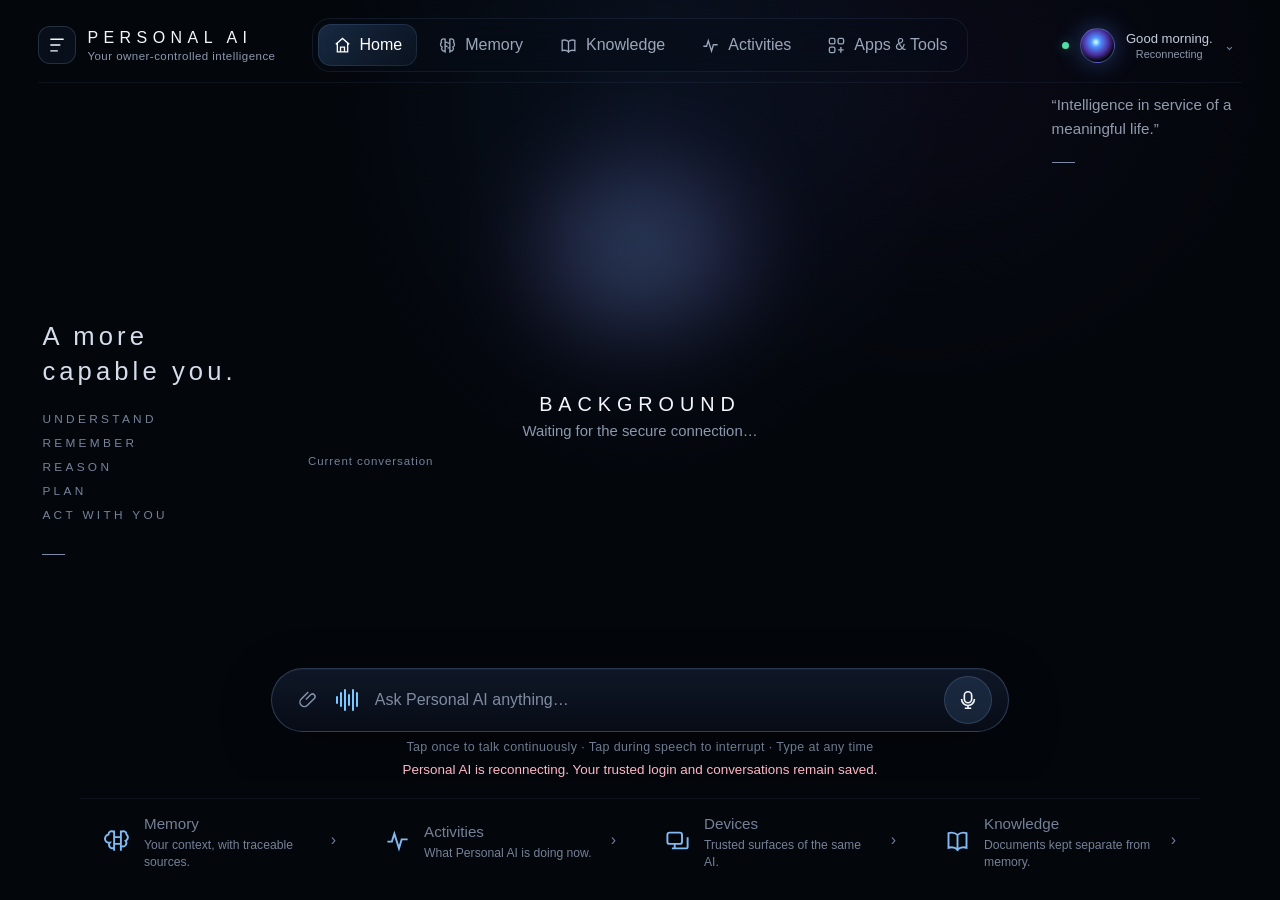
==== commit 93582d79: "feat(pwa): deliver responsive owner experience" ====
--- a/pwa/index.html
+++ b/pwa/index.html
@@ -28,6 +28,46 @@
     details.session-details{width:min(700px,95%);color:#77849a;font-size:.78rem}details.session-details summary{cursor:pointer;text-align:center;list-style:none;padding:6px}details.session-details summary::-webkit-details-marker{display:none}.qualification-tools{margin-top:8px;border:1px solid rgba(135,170,228,.14);background:rgba(8,14,24,.7);border-radius:15px;padding:12px;display:flex;align-items:center;justify-content:space-between;gap:10px}.qualification-tools button{border:1px solid rgba(255,113,141,.35);background:rgba(96,26,43,.25);color:#ffc3cf;border-radius:12px;padding:10px 13px;cursor:pointer;white-space:nowrap}
     @media(max-width:900px){.app-shell{padding-left:18px;padding-right:18px}.topbar{grid-template-columns:1fr auto}.brand span{display:none}.nav{position:fixed;z-index:20;bottom:max(10px,env(safe-area-inset-bottom));left:50%;transform:translateX(-50%);width:calc(100% - 28px);justify-content:space-around;box-shadow:0 16px 50px #000}.nav button{flex:1;justify-content:center;padding:10px 5px;font-size:.72rem}.nav button span{display:none}.owner-status .trust{display:none}.home{grid-template-columns:1fr}.side-copy,.side-quote{display:none}.core-stage{width:min(108vw,620px);height:clamp(250px,35vh,360px)}.state{margin-top:-36px}.message-stream{max-height:210px}.features{grid-template-columns:repeat(2,1fr);padding-bottom:78px}.feature{grid-template-columns:auto 1fr;min-height:70px;padding:12px 8px}.feature b{display:none}.feature span{font-size:.7rem}.hint{display:none}.reply{max-height:86px}.module-grid{grid-template-columns:1fr}.module-body{max-height:58vh}.module-head{grid-template-columns:1fr}}
     @media(max-height:760px) and (max-width:900px){.core-stage{height:285px}.features{display:none}.state{margin-top:-42px}}@media(prefers-reduced-motion:reduce){*,*::before,*::after{animation-duration:.01ms!important;animation-iteration-count:1!important;scroll-behavior:auto!important}}
+
+    /* Conversation-first responsive product shell. */
+    body{background:radial-gradient(ellipse at 50% 12%,rgba(44,82,147,.14),transparent 34%),radial-gradient(ellipse at 72% 8%,rgba(87,58,160,.08),transparent 28%),var(--bg)}
+    .app-shell{height:100dvh;overflow:hidden;padding-bottom:max(18px,env(safe-area-inset-bottom));gap:10px}
+    .topbar{position:relative;z-index:30;border-bottom:1px solid rgba(132,164,215,.08);padding-bottom:10px}
+    .owner-status{border:0;background:transparent;cursor:pointer;border-radius:15px;padding:5px 7px;transition:.2s ease}
+    .owner-status:hover,.owner-status[aria-expanded="true"]{background:rgba(21,34,55,.65)}
+    .owner-orb{display:block;flex:0 0 auto}.owner-chevron{color:#718099;font-size:.8rem}.status-dot{width:7px;height:7px;border-radius:50%;background:#54e0a8;box-shadow:0 0 12px rgba(84,224,168,.4);display:inline-block}
+    .desktop-tools,.mobile-more{display:flex}
+    .mobile-more{display:none!important}
+    .home{height:100%;overflow:hidden;align-items:stretch}
+    .presence{height:100%;min-height:0;justify-content:flex-start;gap:8px;padding-top:4px}
+    .core-stage{height:clamp(210px,34vh,360px);flex:0 1 auto;transition:height .45s ease}
+    body.has-conversation .core-stage{height:clamp(150px,23vh,245px)}
+    .state{margin-top:-18px;min-height:48px}.state strong{font-size:clamp(1rem,1.55vw,1.24rem)}
+    .conversation-title{width:min(820px,96%);padding:2px 8px;text-align:left}
+    .message-stream{width:min(820px,96%);max-height:none;min-height:70px;flex:1;padding:8px 4px 12px;gap:12px}
+    .message{position:relative;max-width:82%;padding:12px 15px;border-radius:17px;font-size:.94rem;line-height:1.5}
+    .message.assistant{padding-left:44px}.message.assistant::before{content:"";position:absolute;left:12px;top:13px;width:20px;height:20px;border-radius:50%;background:radial-gradient(circle at 45% 40%,#c0f8ff 0 5%,#4f8fff 24%,#4b2d9c 58%,transparent 72%);box-shadow:0 0 14px rgba(87,132,255,.3)}
+    .conversation{width:min(820px,96%);min-height:0}.transcript,.reply{display:none}
+    .composer{width:min(820px,96%);flex:0 0 auto;grid-template-columns:auto auto 1fr auto auto}
+    .attach-button{width:38px;height:38px;border:0;background:transparent;color:#8292aa;display:grid;place-items:center;cursor:pointer;border-radius:50%}.attach-button:hover{color:#dbe7f8;background:rgba(59,83,119,.26)}.attach-button svg{width:21px;height:21px;fill:none;stroke:currentColor;stroke-width:1.7}.attachment-input{display:none}
+    .features{flex:0 0 auto}.feature{min-height:68px;padding-top:12px;padding-bottom:12px}
+    .module-panel{height:calc(100% - 4px);width:min(1180px,100%);overflow:hidden;margin:0 auto}.module-body{max-height:none;height:calc(100% - 54px);padding-right:4px}
+    .owner-menu{position:fixed;z-index:55;top:max(74px,calc(env(safe-area-inset-top) + 58px));right:clamp(18px,3vw,48px);width:min(290px,calc(100vw - 32px));padding:10px;border:1px solid var(--line);border-radius:18px;background:rgba(7,12,21,.97);box-shadow:0 24px 70px rgba(0,0,0,.58);backdrop-filter:blur(24px)}
+    .owner-menu-head{display:flex;align-items:center;gap:10px;padding:9px 10px 13px;border-bottom:1px solid rgba(135,170,228,.12);margin-bottom:6px}.owner-menu-head strong{display:block;font-size:.88rem}.owner-menu-head span{display:block;color:var(--muted);font-size:.72rem;margin-top:2px}.owner-menu button,.more-sheet button{width:100%;border:0;background:transparent;color:#cbd5e5;border-radius:12px;padding:12px;text-align:left;cursor:pointer;display:flex;align-items:center;justify-content:space-between}.owner-menu button:hover,.more-sheet button:hover{background:rgba(36,57,87,.5);color:#fff}.owner-menu .danger{color:#ff9fb2}
+    .more-sheet{position:fixed;z-index:54;left:50%;bottom:max(84px,calc(env(safe-area-inset-bottom) + 76px));transform:translateX(-50%);width:min(520px,calc(100% - 28px));padding:10px;border:1px solid var(--line);border-radius:20px;background:rgba(7,12,21,.98);box-shadow:0 24px 70px rgba(0,0,0,.6);backdrop-filter:blur(24px)}
+    .more-sheet h2{font-size:.92rem;font-weight:550;letter-spacing:.12em;margin:8px 10px 10px}.more-grid{display:grid;grid-template-columns:repeat(2,minmax(0,1fr));gap:4px}.more-sheet button{display:grid;grid-template-columns:auto 1fr;gap:10px;justify-content:start}.more-icon{width:30px;height:30px;display:grid;place-items:center;border-radius:10px;background:rgba(48,78,118,.32);color:#9bd7ff}
+    .settings-layout{display:grid;grid-template-columns:220px minmax(0,1fr);gap:18px;min-height:100%}.settings-mobile-nav{display:none;width:100%;border:1px solid var(--line);background:#080e18;color:#fff;border-radius:12px;padding:12px;margin-bottom:12px}.settings-nav{border-right:1px solid rgba(135,170,228,.11);padding-right:14px;display:flex;flex-direction:column;gap:4px}.settings-nav button{border:0;background:transparent;color:#99a7bb;border-radius:11px;padding:10px 12px;text-align:left;cursor:pointer}.settings-nav button.active,.settings-nav button:hover{background:rgba(45,77,119,.44);color:#fff}.settings-content{min-width:0;overflow:auto;padding:2px 4px 30px}.settings-summary{display:grid;grid-template-columns:repeat(3,minmax(0,1fr));gap:10px;margin-bottom:14px}.settings-card{border:1px solid rgba(135,170,228,.14);background:rgba(7,13,23,.7);border-radius:16px;padding:16px}.settings-card h3{margin:0 0 5px;font-size:.92rem;font-weight:560}.settings-card p{font-size:.78rem}.settings-row{display:grid;grid-template-columns:1fr auto;align-items:center;gap:14px;padding:13px 0;border-bottom:1px solid rgba(135,170,228,.1)}.settings-row:last-child{border-bottom:0}.settings-row strong{font-size:.85rem;font-weight:520}.settings-row small{display:block;color:var(--muted);margin-top:4px;line-height:1.35}.settings-value{color:#9cd9ff;font-size:.78rem;text-align:right}.toggle{position:relative;width:44px;height:25px;border:0;border-radius:99px;background:#253249;cursor:pointer}.toggle::after{content:"";position:absolute;left:3px;top:3px;width:19px;height:19px;border-radius:50%;background:#aeb8c8;transition:.2s}.toggle.on{background:#4c9df2}.toggle.on::after{left:22px;background:#fff}.provider-grid{display:grid;grid-template-columns:repeat(2,minmax(0,1fr));gap:10px}.provider-card{min-height:116px}.provider-name{display:flex;align-items:center;gap:9px}.provider-glyph{width:31px;height:31px;border-radius:11px;background:radial-gradient(circle at 50% 45%,#bff9ff,#558cff 35%,#5235a6 68%,transparent 72%);box-shadow:0 0 18px rgba(87,132,255,.3)}.advanced-warning{border-color:rgba(255,113,141,.3);background:rgba(57,17,29,.28)}.settings-action{border:1px solid var(--line);background:rgba(23,38,61,.75);border-radius:11px;padding:9px 12px;color:#e7eef9;cursor:pointer}.settings-action.danger{border-color:rgba(255,113,141,.4);color:#ff9fb2;background:rgba(83,23,40,.26)}
+    .toast{position:fixed;z-index:70;left:50%;bottom:28px;transform:translate(-50%,18px);opacity:0;pointer-events:none;background:rgba(15,25,40,.96);border:1px solid var(--line);border-radius:13px;padding:11px 15px;color:#e8eef8;font-size:.82rem;transition:.22s}.toast.show{opacity:1;transform:translate(-50%,0)}
+
+    @media(max-width:900px){
+      .app-shell{height:100dvh;padding:calc(env(safe-area-inset-top) + 10px) 14px calc(env(safe-area-inset-bottom) + 86px);gap:6px}.topbar{min-height:48px;padding-bottom:6px}.brand strong{font-size:.87rem;letter-spacing:.28em}.history-button{width:36px;height:36px;border:0;background:transparent}.owner-status{padding:3px}.owner-orb{width:34px}.owner-chevron,.owner-status .trust{display:none}
+      .desktop-tools{display:none!important}.mobile-more{display:flex!important}.nav{bottom:max(8px,env(safe-area-inset-bottom));width:calc(100% - 24px);height:66px;border-radius:23px;padding:6px}.nav button{min-height:53px;border-radius:17px;display:flex;flex-direction:column;gap:3px;font-size:.61rem}.nav button span{display:block}.nav svg{width:20px;height:20px}
+      .home{display:block}.presence{padding-top:0}.side-copy,.side-quote{display:none}.core-stage{width:min(94vw,500px);height:clamp(150px,23vh,225px);flex:0 0 auto}.core-glow{inset:24% 27%}body.has-conversation .core-stage{height:clamp(105px,15vh,145px)}
+      .state{margin-top:-16px;min-height:44px}.state strong{font-size:1rem;letter-spacing:.27em}.state span{font-size:.78rem;margin-top:4px}.conversation-title{font-size:.67rem;padding-top:3px}.message-stream{width:100%;min-height:100px;padding:5px 1px 10px}.message{max-width:91%;font-size:.9rem;padding:10px 12px}.message.assistant{padding-left:39px}.message.assistant::before{left:10px;top:11px}
+      .composer{width:100%;min-height:58px;grid-template-columns:auto 1fr auto auto;padding-left:10px}.wave-mini{display:none}.attach-button{width:36px;height:36px}.round-button{width:47px;height:47px}.hint{display:none}.voice-alert{font-size:.76rem;min-height:16px}.approval-panel{width:100%;grid-template-columns:1fr auto;gap:8px;padding:12px}.approval-panel>div{grid-column:1/-1}.approval-panel button{padding:8px 10px}
+      .features{display:none!important}.module-panel{height:100%;border:0;background:transparent;padding:8px 0 0}.module-body{height:calc(100% - 60px);padding-bottom:12px}.module-head{padding:0 5px}.module-head h2{font-size:1.22rem}.settings-layout{grid-template-columns:1fr}.settings-nav{display:none}.settings-mobile-nav{display:block}.settings-summary{grid-template-columns:1fr}.provider-grid{grid-template-columns:1fr}.settings-card{padding:14px}.more-sheet{bottom:max(82px,calc(env(safe-area-inset-bottom) + 74px))}.owner-menu{top:max(64px,calc(env(safe-area-inset-top) + 50px));right:14px}
+    }
+    @media(max-height:720px) and (max-width:900px){.core-stage{height:112px}body.has-conversation .core-stage{height:84px}.state{margin-top:-20px}.state span{display:none}.conversation-title{display:none}}
   </style>
 </head>
 <body>
@@ -39,8 +79,10 @@
       <button data-module="memory" aria-label="Memory"><svg viewBox="0 0 24 24"><path d="M9 4.5a3 3 0 0 0-5 2.2 3.2 3.2 0 0 0 .4 1.6A3.4 3.4 0 0 0 5.2 14 3 3 0 0 0 9 18.5M15 4.5a3 3 0 0 1 5 2.2 3.2 3.2 0 0 1-.4 1.6 3.4 3.4 0 0 1-.8 5.7 3 3 0 0 1-3.8 4.5M9 3v18M15 3v18M9 8h3m-3 5h3m3-4h-3m3 6h-3"/></svg><span>Memory</span></button>
       <button data-module="knowledge" aria-label="Knowledge"><svg viewBox="0 0 24 24"><path d="M4 5.5c3-1 5.7-.5 8 1.5v13c-2.3-2-5-2.5-8-1.5zM20 5.5c-3-1-5.7-.5-8 1.5v13c2.3-2 5-2.5 8-1.5z"/></svg><span>Knowledge</span></button>
       <button data-module="activities" aria-label="Activities"><svg viewBox="0 0 24 24"><path d="M3 13h4l2.2-7 4.1 13 2.4-8H21"/></svg><span>Activities</span></button>
+      <button class="desktop-tools" data-module="tools" aria-label="Apps and Tools"><svg viewBox="0 0 24 24"><rect x="3" y="3" width="7" height="7" rx="2"/><rect x="14" y="3" width="7" height="7" rx="2"/><rect x="3" y="14" width="7" height="7" rx="2"/><path d="M17.5 14v7M14 17.5h7"/></svg><span>Apps &amp; Tools</span></button>
+      <button class="mobile-more" data-module="more" aria-label="More"><svg viewBox="0 0 24 24"><circle cx="5" cy="12" r="1"/><circle cx="12" cy="12" r="1"/><circle cx="19" cy="12" r="1"/></svg><span>More</span></button>
     </nav>
-    <div class="owner-status"><div class="owner-orb"></div><div class="trust"><span id="greeting">Good day.</span><small id="devicePill">Checking device…</small></div></div>
+    <button id="ownerButton" class="owner-status" type="button" aria-label="Open owner settings" aria-expanded="false"><span class="status-dot" aria-hidden="true"></span><span class="owner-orb"></span><span class="trust"><span id="greeting">Good day.</span><small id="devicePill">Checking device…</small></span><span class="owner-chevron">⌄</span></button>
   </header>
   <section id="enrollPanel" class="enroll hidden"><h1>Trust this iPhone</h1><p>Enter your one-time owner enrollment code. The device credential stays inside a secure browser cookie.</p><input id="code" type="password" autocomplete="one-time-code" placeholder="Owner enrollment code"/><button id="enroll">Enroll this iPhone</button><p id="enrollStatus" aria-live="polite"></p></section>
   <section id="voicePanel" class="home hidden">
@@ -51,11 +93,10 @@
       <div id="conversationTitle" class="conversation-title">Current conversation</div>
       <div id="messageStream" class="message-stream" aria-live="polite"></div>
       <div class="conversation"><div id="transcript" class="transcript"></div><div id="reply" class="reply"></div></div>
-      <form id="composer" class="composer"><span class="wave-mini" aria-hidden="true"><i></i><i></i><i></i><i></i><i></i><i></i></span><input id="message" autocomplete="off" enterkeyhint="send" aria-label="Message Personal AI" placeholder="Ask Personal AI anything…"/><button id="sendButton" class="round-button" type="submit" aria-label="Send message"><svg viewBox="0 0 24 24"><path d="m5 12 14-7-4.8 14-2.7-5.5zM11.5 13.5 19 5"/></svg></button><button id="micButton" class="round-button" type="button" aria-label="Start hands-free conversation"><svg viewBox="0 0 24 24"><rect x="8" y="3" width="8" height="12" rx="4"/><path d="M5 11a7 7 0 0 0 14 0M12 18v3M8.5 21h7"/></svg></button></form>
+      <form id="composer" class="composer"><button id="attachmentButton" class="attach-button" type="button" aria-label="Add a document"><svg viewBox="0 0 24 24"><path d="m9 12 5.7-5.7a3 3 0 0 1 4.2 4.2l-8.1 8.1a5 5 0 0 1-7.1-7.1l8-8"/></svg></button><input id="attachmentInput" class="attachment-input" type="file" accept=".txt,.md,.csv,.json,.pdf,.docx,.xlsx"/><span class="wave-mini" aria-hidden="true"><i></i><i></i><i></i><i></i><i></i><i></i></span><input id="message" autocomplete="off" enterkeyhint="send" aria-label="Message Personal AI" placeholder="Ask Personal AI anything…"/><button id="sendButton" class="round-button" type="submit" aria-label="Send message"><svg viewBox="0 0 24 24"><path d="m5 12 14-7-4.8 14-2.7-5.5zM11.5 13.5 19 5"/></svg></button><button id="micButton" class="round-button" type="button" aria-label="Start hands-free conversation"><svg viewBox="0 0 24 24"><rect x="8" y="3" width="8" height="12" rx="4"/><path d="M5 11a7 7 0 0 0 14 0M12 18v3M8.5 21h7"/></svg></button></form>
       <div id="approvalPanel" class="approval-panel hidden"><div><strong id="approvalTitle">Approval required</strong><span id="approvalDescription"></span></div><button id="rejectApproval" type="button">Cancel</button><button id="approveApproval" class="approve" type="button">Approve once</button></div>
       <div id="sessionConflictPanel" class="approval-panel hidden"><div><strong>Old session found</strong><span>An unfinished session from another trusted browser is blocking this iPhone.</span></div><button id="cancelTakeover" type="button">Cancel</button><button id="confirmTakeover" class="approve" type="button">Continue here</button></div>
       <div class="hint">Tap once to talk continuously · Tap during speech to interrupt · Type at any time</div><div id="voiceAlert" class="voice-alert" role="alert"></div>
-      <details class="session-details"><summary>Qualification details</summary><div class="qualification-tools"><span id="report">Qualification recording is optional and separate from normal conversation.</span><button id="startSession" type="button">Start evidence</button><button id="stopSession" type="button">End & report</button></div></details>
     </div>
     <aside class="side-quote">“Intelligence in service of a meaningful life.”</aside>
   </section>
@@ -68,9 +109,12 @@
   </section>
 </main>
 <div id="drawerOverlay" class="drawer-overlay hidden"></div><aside id="conversationDrawer" class="conversation-drawer hidden" aria-label="Conversations"><div class="drawer-head"><strong>Conversations</strong><button id="closeDrawer" type="button" aria-label="Close conversations">✕</button></div><button id="newConversation" class="new-chat" type="button">＋ New conversation</button><input id="conversationSearch" class="conversation-search" type="search" placeholder="Search conversations"/><div id="conversationList" class="conversation-list"></div></aside>
+<aside id="ownerMenu" class="owner-menu hidden" aria-label="Owner menu"><div class="owner-menu-head"><span class="owner-orb"></span><div><strong>Owner controls</strong><span id="ownerMenuStatus">Checking Personal AI…</span></div></div><button type="button" data-owner-module="settings">Settings <span>›</span></button><button type="button" data-owner-module="devices">Trusted devices <span>›</span></button><button type="button" data-owner-module="system">System status <span>›</span></button><button id="signOut" class="danger" type="button">Sign out this browser <span>›</span></button></aside>
+<aside id="moreSheet" class="more-sheet hidden" aria-label="More Personal AI areas"><h2>MORE</h2><div class="more-grid"><button type="button" data-more-module="workflows"><span class="more-icon">↻</span><span>Workflows</span></button><button type="button" data-more-module="tools"><span class="more-icon">⌘</span><span>Apps &amp; Tools</span></button><button type="button" data-more-module="devices"><span class="more-icon">▣</span><span>Devices</span></button><button type="button" data-more-module="dashboard"><span class="more-icon">◫</span><span>Dashboard</span></button><button type="button" data-more-module="settings"><span class="more-icon">⚙</span><span>Settings</span></button><button type="button" data-more-module="system"><span class="more-icon">●</span><span>System status</span></button></div></aside>
+<div id="toast" class="toast" role="status" aria-live="polite"></div>
 <script>
 const $=id=>document.getElementById(id),synth=window.speechSynthesis;
-let appStatus=null,recognition=null,recognitionStarting=false,sessionActive=false,handsFree=false,speaking=false,turnInFlight=false,voicePrimed=false,currentUtterance=null,restartTimer=null,stateName='idle',pendingApproval=null,currentConversationId=null,currentConversationTitle='Current conversation',conversationEvents=[],searchTimer=null;
+let appStatus=null,recognition=null,recognitionStarting=false,sessionActive=false,handsFree=false,speaking=false,turnInFlight=false,voicePrimed=false,currentUtterance=null,restartTimer=null,stateName='idle',pendingApproval=null,currentConversationId=null,currentConversationTitle='Current conversation',conversationEvents=[],searchTimer=null,toastTimer=null,activeModule='home';
 const stateCopy={idle:['Idle','Tap the microphone once and speak naturally.'],active:['Active','Personal AI is ready.'],listening:['Listening','Speak naturally.'],understanding:['Understanding','I heard you.'],thinking:['Thinking','Reasoning with your permitted context.'],'memory-retrieval':['Memory Retrieval','Finding relevant personal context.'],'knowledge-retrieval':['Knowledge Retrieval','Checking approved knowledge sources.'],responding:['Responding','Speaking now — tap the microphone to interrupt.'],approval:['Needs Approval','Your approval is required before continuing.'],error:['Needs Attention','Something interrupted this turn.'],background:['Background','Continuing permitted work quietly.']};
 function setState(name,detail){stateName=name;const copy=stateCopy[name]||[name,''];$('stateLabel').textContent=copy[0];$('status').textContent=detail||copy[1];document.body.dataset.state=name;$('micButton').classList.toggle('active',handsFree&&!speaking);$('micButton').classList.toggle('speaking',speaking);$('micButton').setAttribute('aria-label',speaking?'Interrupt and listen':(handsFree?'Stop hands-free conversation':'Start hands-free conversation'))}
 async function api(path,options={}){const response=await fetch('/iphone/api'+path,{credentials:'same-origin',headers:{'Content-Type':'application/json',...(options.headers||{})},...options});let data={};try{data=await response.json()}catch{}if(!response.ok){const detail=data.detail||data.error,error=new Error((detail&&typeof detail==='object'&&(detail.message||detail.code))||detail||('Request failed ('+response.status+')'));error.code=detail&&typeof detail==='object'?detail.code:'';error.status=response.status;throw error}return data}
@@ -78,7 +122,7 @@
 function downloadJson(name,data){const blob=new Blob([JSON.stringify(data,null,2)],{type:'application/json'}),url=URL.createObjectURL(blob),link=document.createElement('a');link.href=url;link.download=name;link.click();setTimeout(()=>URL.revokeObjectURL(url),1000)}
 function greeting(){const hour=new Date().getHours();return hour<12?'Good morning.':hour<18?'Good afternoon.':'Good evening.'}
 function eventMessage(event){const kind=String(event.kind||''),text=String((event.payload&&event.payload.text)||'');if(!text)return null;if(kind==='user_message')return{role:'user',text};if(kind==='assistant_message')return{role:'assistant',text};if(kind==='approval_rejected')return{role:'system',text};return null}
-function renderMessages(){const stream=$('messageStream');stream.textContent='';conversationEvents.map(eventMessage).filter(Boolean).forEach(item=>{const node=document.createElement('div');node.className='message '+item.role;node.textContent=item.text;stream.appendChild(node)});stream.scrollTop=stream.scrollHeight}
+function renderMessages(){const stream=$('messageStream');stream.textContent='';const messages=conversationEvents.map(eventMessage).filter(Boolean);document.body.classList.toggle('has-conversation',messages.length>0);messages.forEach(item=>{const node=document.createElement('div');node.className='message '+item.role;node.textContent=item.text;stream.appendChild(node)});stream.scrollTop=stream.scrollHeight;resizeCanvas()}
 function appendMessage(kind,text){conversationEvents.push({kind,payload:{text}});renderMessages()}
 function renderConversationList(items){const list=$('conversationList');list.textContent='';(items||[]).forEach(item=>{const button=document.createElement('button');button.type='button';button.className='conversation-item'+(item.id===currentConversationId?' active':'');const title=document.createElement('strong'),preview=document.createElement('span');title.textContent=item.title||'Conversation';preview.textContent=item.preview||new Date(item.updated_at).toLocaleString();button.append(title,preview);button.onclick=()=>openConversation(item.id);list.appendChild(button)})}
 function applyConversation(bundle){if(!bundle||!bundle.thread&&!bundle.conversation)return;const thread=bundle.thread||bundle.conversation;currentConversationId=thread.id;currentConversationTitle=thread.title||'Conversation';conversationEvents=Array.isArray(bundle.events)?bundle.events:[];$('conversationTitle').textContent=currentConversationTitle;$('transcript').textContent='';$('reply').textContent='';renderMessages()}
@@ -88,7 +132,7 @@
 async function openConversation(id){const bundle=await api('/conversations/'+encodeURIComponent(id)+'/activate',{method:'POST',body:'{}'});applyConversation(bundle);closeDrawer();setState('idle','Conversation continued from where you stopped.')}
 async function createConversation(){const bundle=await api('/conversations',{method:'POST',body:JSON.stringify({title:'New conversation'})});applyConversation(bundle);closeDrawer();setState('idle','New conversation ready.')}
 async function syncConversation(){if(!currentConversationId||turnInFlight||speaking)return;try{const bundle=await api('/conversations/'+encodeURIComponent(currentConversationId));if((bundle.events||[]).length!==conversationEvents.length)applyConversation(bundle)}catch{}}
-async function check(){$('greeting').textContent=greeting();try{appStatus=await api('/status');sessionActive=Boolean(appStatus.active_qualification);$('enrollPanel').classList.add('hidden');$('voicePanel').classList.remove('hidden');$('features').classList.remove('hidden');$('devicePill').textContent='Trusted device';$('voiceAlert').textContent='';if(appStatus.conversation)applyConversation(appStatus.conversation);renderConversationList(appStatus.conversations||[]);if(sessionActive)$('report').textContent='Evidence session '+appStatus.active_qualification.session_id+' ready to resume.';return appStatus}catch(error){if(error.status===401){$('enrollPanel').classList.remove('hidden');$('voicePanel').classList.add('hidden');$('features').classList.add('hidden');$('devicePill').textContent='Not enrolled'}else{$('enrollPanel').classList.add('hidden');$('voicePanel').classList.remove('hidden');$('features').classList.remove('hidden');$('devicePill').textContent='Reconnecting';$('voiceAlert').textContent='Personal AI is reconnecting. Your trusted login and conversations remain saved.';setState('background','Waiting for the secure connection…')}return null}}
+async function check(){$('greeting').textContent=greeting();try{appStatus=await api('/status');sessionActive=Boolean(appStatus.active_qualification);$('enrollPanel').classList.add('hidden');$('voicePanel').classList.remove('hidden');$('features').classList.remove('hidden');$('modulePanel').classList.remove('open');activeModule='home';$('devicePill').textContent='Trusted device';$('ownerMenuStatus').textContent=modelStateLabel(appStatus.model);$('voiceAlert').textContent='';if(appStatus.conversation)applyConversation(appStatus.conversation);renderConversationList(appStatus.conversations||[]);return appStatus}catch(error){if(error.status===401){$('enrollPanel').classList.remove('hidden');$('voicePanel').classList.add('hidden');$('features').classList.add('hidden');$('modulePanel').classList.remove('open');activeModule='home';$('devicePill').textContent='Not enrolled';$('ownerMenuStatus').textContent='Browser not trusted'}else{$('enrollPanel').classList.add('hidden');$('voicePanel').classList.remove('hidden');$('features').classList.remove('hidden');$('modulePanel').classList.remove('open');activeModule='home';$('devicePill').textContent='Reconnecting';$('ownerMenuStatus').textContent='Personal AI reconnecting';$('voiceAlert').textContent='Personal AI is reconnecting. Your trusted login and conversations remain saved.';setState('background','Waiting for the secure connection…')}return null}}
 $('enroll').onclick=async()=>{try{await api('/enroll',{method:'POST',body:JSON.stringify({code:$('code').value,name:'Owner iPhone PWA'})});$('code').value='';await check()}catch(error){$('enrollStatus').textContent=error.message}};
 function sessionEnvironment(){return{browser:navigator.userAgent,language:navigator.language,standalone:window.navigator.standalone===true,screen:screen.width+'x'+screen.height}}
 function showSessionConflict(){$('sessionConflictPanel').classList.remove('hidden');$('voiceAlert').textContent='Confirm that you want to close the old session and continue on this iPhone.';setState('approval','An old trusted-browser session needs your decision.')}
@@ -99,9 +143,9 @@
 function createRecognition(){const Recognition=window.SpeechRecognition||window.webkitSpeechRecognition;if(!Recognition)return null;const instance=new Recognition();instance.lang=navigator.language||'en-US';instance.interimResults=true;instance.continuous=false;instance.maxAlternatives=1;instance.onstart=()=>{recognitionStarting=false;setState('listening')};instance.onresult=event=>{let finalText='',interimText='';for(let i=event.resultIndex;i<event.results.length;i++){const text=event.results[i][0].transcript;if(event.results[i].isFinal)finalText+=text;else interimText+=text}$('transcript').textContent=finalText||interimText;if(finalText&&!turnInFlight)sendTurn(finalText)};instance.onerror=event=>{recognitionStarting=false;if(event.error==='aborted'||event.error==='no-speech')return;handsFree=false;const message=event.error==='not-allowed'?'Microphone permission is blocked. Allow microphone access in iPhone browser settings.':'Microphone error: '+event.error;$('voiceAlert').textContent=message;setState('error',message)};instance.onend=()=>{recognitionStarting=false;if(handsFree&&!speaking&&!turnInFlight)scheduleListening(350)};return instance}
 function scheduleListening(delay=250){if(!handsFree||speaking||turnInFlight)return;if(restartTimer)clearTimeout(restartTimer);restartTimer=setTimeout(startListening,delay)}
 function startListening(){if(!handsFree||speaking||turnInFlight||recognitionStarting)return;recognition=recognition||createRecognition();if(!recognition){handsFree=false;const message='Speech recognition is unavailable in this browser. Open this page in Safari or type your message.';$('voiceAlert').textContent=message;setState('error',message);return}try{recognitionStarting=true;recognition.start()}catch{recognitionStarting=false;scheduleListening(500)}}
-function makeUtterance(text,handlers){const utterance=new SpeechSynthesisUtterance(text),voice=availableVoice();if(voice)utterance.voice=voice;utterance.lang=(voice&&voice.lang)||navigator.language||'en-US';utterance.rate=1;utterance.pitch=1;utterance.volume=1;utterance.onstart=handlers.start;utterance.onend=handlers.end;utterance.onerror=handlers.error;return utterance}
+function makeUtterance(text,handlers){const utterance=new SpeechSynthesisUtterance(text),voice=availableVoice();if(voice)utterance.voice=voice;utterance.lang=(voice&&voice.lang)||navigator.language||'en-US';utterance.rate=Number(preference('voiceRate',1));utterance.pitch=1;utterance.volume=1;utterance.onstart=handlers.start;utterance.onend=handlers.end;utterance.onerror=handlers.error;return utterance}
 function reportClientVoice(event,detail=''){api('/voice/client-event',{method:'POST',body:JSON.stringify({event,detail:String(detail||'').slice(0,160)})}).catch(()=>{})}
-function speakReply(text){if(!synth){const message='Spoken replies are unavailable in this browser. The answer is shown on screen.';reportClientVoice('tts_error','speech_synthesis_unavailable');$('voiceAlert').textContent=message;setState('error',message);scheduleListening(400);return}stopRecognition();let finished=false,attempt=0;const finish=()=>{if(finished)return;finished=true;reportClientVoice('tts_completed');speaking=false;currentUtterance=null;$('voiceAlert').textContent='';if(pendingApproval)setState('approval','Review the requested action below.');else if(handsFree)scheduleListening(350);else setState('idle')};const finalFailure=detail=>{if(finished)return;finished=true;reportClientVoice('tts_error',detail||'speech_synthesis_blocked');speaking=false;currentUtterance=null;const message='iPhone blocked the spoken reply. Tap the microphone once to reactivate voice.';$('voiceAlert').textContent=message;setState('error',message)};const play=()=>{attempt++;if(currentUtterance){currentUtterance.onstart=null;currentUtterance.onend=null;currentUtterance.onerror=null}synth.cancel();synth.resume();let thisAttemptStarted=false;currentUtterance=makeUtterance(text,{start:()=>{thisAttemptStarted=true;speaking=true;reportClientVoice('tts_started');setState('responding')},end:finish,error:event=>{if(finished)return;if(event&&event.error==='interrupted'&&speaking){finish();return}if(attempt<2)setTimeout(play,80);else finalFailure(event&&event.error)}});synth.speak(currentUtterance);synth.resume();setTimeout(()=>{if(!thisAttemptStarted&&!finished){if(attempt<2)play();else finalFailure('start_timeout')}},1600)};play()}
+function speakReply(text){if(!synth){const message='Spoken replies are unavailable in this browser. The answer is shown on screen.';reportClientVoice('tts_error','speech_synthesis_unavailable');$('voiceAlert').textContent=message;setState('error',message);scheduleListening(400);return}stopRecognition();let finished=false,attempt=0;const finish=()=>{if(finished)return;finished=true;reportClientVoice('tts_completed');speaking=false;currentUtterance=null;$('voiceAlert').textContent='';if(pendingApproval)setState('approval','Review the requested action below.');else if(handsFree&&preference('continuousVoice',true))scheduleListening(350);else{handsFree=false;setState('idle')}};const finalFailure=detail=>{if(finished)return;finished=true;reportClientVoice('tts_error',detail||'speech_synthesis_blocked');speaking=false;currentUtterance=null;const message='iPhone blocked the spoken reply. Tap the microphone once to reactivate voice.';$('voiceAlert').textContent=message;setState('error',message)};const play=()=>{attempt++;if(currentUtterance){currentUtterance.onstart=null;currentUtterance.onend=null;currentUtterance.onerror=null}synth.cancel();synth.resume();let thisAttemptStarted=false;currentUtterance=makeUtterance(text,{start:()=>{thisAttemptStarted=true;speaking=true;reportClientVoice('tts_started');setState('responding')},end:finish,error:event=>{if(finished)return;if(event&&event.error==='interrupted'&&speaking){finish();return}if(attempt<2)setTimeout(play,80);else finalFailure(event&&event.error)}});synth.speak(currentUtterance);synth.resume();setTimeout(()=>{if(!thisAttemptStarted&&!finished){if(attempt<2)play();else finalFailure('start_timeout')}},1600)};play()}
 function showApproval(approval){pendingApproval=approval;handsFree=false;$('approvalTitle').textContent='Approve '+approval.tool+'?';$('approvalDescription').textContent=approval.description;$('approvalPanel').classList.remove('hidden');setState('approval','Review the requested action below.')}
 function clearApproval(){$('approvalPanel').classList.add('hidden');pendingApproval=null}
 async function sendTurn(text){const clean=String(text||'').trim();if(!clean||turnInFlight)return;stopRecognition();turnInFlight=true;$('voiceAlert').textContent='';$('transcript').textContent=clean;$('reply').textContent='';appendMessage('user_message',clean);setState('understanding');try{setState('thinking');const result=await api('/voice/turn',{method:'POST',body:JSON.stringify({transcript:clean,conversation_id:currentConversationId})});currentConversationId=result.conversation_id||currentConversationId;if(result.conversation_title){currentConversationTitle=result.conversation_title;$('conversationTitle').textContent=currentConversationTitle}$('reply').textContent=result.reply;turnInFlight=false;if(result.status==='approval_required')showApproval(result.approval);else appendMessage('assistant_message',result.reply);speakReply(result.reply);refreshConversationList($('conversationSearch').value).catch(()=>{})}catch(error){turnInFlight=false;if(error.message!=='turn_cancelled'){$('voiceAlert').textContent=error.message;appendMessage('approval_rejected',error.message);setState('error',error.message)}if(handsFree)scheduleListening(500)}}
@@ -112,10 +156,10 @@
 $('rejectApproval').onclick=async()=>{if(!pendingApproval)return;const approval=pendingApproval;clearApproval();handsFree=true;try{const result=await api('/approval/'+encodeURIComponent(approval.id)+'/reject',{method:'POST',body:'{}'});$('reply').textContent=result.reply;appendMessage('approval_rejected',result.reply);speakReply(result.reply)}catch(error){handsFree=false;$('voiceAlert').textContent=error.message;setState('error',error.message)}};
 $('confirmTakeover').onclick=async()=>{$('sessionConflictPanel').classList.add('hidden');$('voiceAlert').textContent='';setState('active','Closing the old session safely…');try{const result=await api('/qualification/takeover',{method:'POST',body:JSON.stringify({confirm:true,environment:sessionEnvironment()})});sessionActive=true;$('report').textContent='Evidence session '+result.session_id+' started on this iPhone.';handsFree=true;startListening()}catch(error){handsFree=false;$('voiceAlert').textContent=error.message;setState('error',error.message)}};
 $('cancelTakeover').onclick=()=>{$('sessionConflictPanel').classList.add('hidden');$('voiceAlert').textContent='';handsFree=false;setState('idle','Old session left unchanged.')};
-$('startSession').onclick=async()=>{try{await ensureSession()}catch(error){$('report').textContent=error.message}};
-$('stopSession').onclick=async()=>{handsFree=false;stopRecognition();if(synth)synth.cancel();speaking=false;try{const summary=await api('/qualification/stop',{method:'POST',body:'{}'});sessionActive=false;$('report').textContent=summary.status==='already_stopped'?summary.message:'Turns '+summary.turns+' · Voice '+(summary.tts_completed||0)+'/'+(summary.tts_started||0)+' · Interruptions '+summary.barge_trials+' · '+(summary.passed?'PASS':'MORE TESTS NEEDED');setState('idle','Session ended. Tap the microphone whenever you are ready.')}catch(error){$('report').textContent=error.message}};
+async function startEvidence(){try{await ensureSession();showToast(sessionActive?'Qualification evidence session ready.':'Unable to start evidence.');if(activeModule==='settings')renderSettings('advanced')}catch(error){showToast(error.message)}}
+async function stopEvidence(){handsFree=false;stopRecognition();if(synth)synth.cancel();speaking=false;try{const summary=await api('/qualification/stop',{method:'POST',body:'{}'});sessionActive=false;showToast(summary.status==='already_stopped'?summary.message:'Evidence session ended safely.');setState('idle','Session ended. Tap the microphone whenever you are ready.');if(activeModule==='settings')renderSettings('advanced')}catch(error){showToast(error.message)}}
 $('historyButton').onclick=openDrawer;$('closeDrawer').onclick=closeDrawer;$('drawerOverlay').onclick=closeDrawer;$('newConversation').onclick=createConversation;$('conversationSearch').oninput=()=>{if(searchTimer)clearTimeout(searchTimer);searchTimer=setTimeout(()=>refreshConversationList($('conversationSearch').value).catch(()=>{}),220)};
-const modules={home:['Home','Speak or type naturally. Conversation grows from the Personal AI Core.',''],memory:['Memory','Ambient Memory, Memory Graph, Memory Tree and Memory Detail remain separate and owner-controlled.',()=>((appStatus?appStatus.memory_count:0)+' memories')],knowledge:['Knowledge','Approved documents and sources remain distinct from personal memory, with provenance retained.','Documents'],activities:['Activities','Audited model, tool, workflow and qualification activity.','Audited'],devices:['Devices','Trusted surfaces of the same Personal AI, with independent permissions and revocation.','Trusted']};
+const modules={home:['Home','Speak or type naturally. Conversation grows from the Personal AI Core.',''],memory:['Memory','Ambient Memory, Memory Graph, Memory Tree and Memory Detail remain separate and owner-controlled.',()=>((appStatus?appStatus.memory_count:0)+' memories')],knowledge:['Knowledge','Approved documents and sources remain distinct from personal memory, with provenance retained.','Documents'],activities:['Activities','A clear audit of what Personal AI has done or is doing.','Audited'],workflows:['Workflows','Governed, resumable work with checkpoints, approvals and cancellation.','Persistent'],tools:['Apps & Tools','Capabilities and approved integrations that sit behind Personal AI.','Controlled'],devices:['Trusted Devices','Manage each trusted surface, its permissions and revocation.','Secure'],dashboard:['Dashboard','System overview kept separate from the calm Home environment.','Overview'],settings:['Settings','Control Personal AI, voice, models, privacy, devices, data and security.','Owner'],system:['System Status','Runtime, model, tools and connected-service health.','Live']};
 function memoryCard(item){return `<article class="data-card"><strong>${escapeHtml(item.subject||item.type||'Memory')}</strong><p>${escapeHtml(item.content||'')}</p><div class="data-meta"><span>${escapeHtml(item.type||'note')}</span><span>${escapeHtml(item.source||'unknown source')}</span><span>${Math.round(Number(item.confidence||0)*100)}% confidence</span><span>${escapeHtml(item.sensitivity||'normal')}</span></div><div class="data-actions"><button data-memory-detail="${item.id}">Inspect</button><button data-memory-edit="${item.id}">Correct</button><button class="danger" data-memory-delete="${item.id}">Delete</button></div></article>`}
 function bindMemoryActions(items){const byId=Object.fromEntries(items.map(item=>[item.id,item]));document.querySelectorAll('[data-memory-detail]').forEach(button=>button.onclick=async()=>{const item=await api('/memory/'+button.dataset.memoryDetail);$('moduleBody').innerHTML=`<div class="module-toolbar"><button id="memoryBack">← Memory</button></div>${memoryCard(item)}<article class="data-card"><strong>Retrieval explanation</strong><p>Salience ${escapeHtml(item.salience_score)} · decay ${escapeHtml(item.decay_factor)} · used ${escapeHtml(item.use_count||0)} times</p><div class="data-meta"><span>Created ${escapeHtml(item.created_at)}</span><span>Updated ${escapeHtml(item.updated_at)}</span><span>${(item.conflicts||[]).length} conflicts</span><span>${((item.relationships||{}).edges||[]).length} relationships</span></div></article>`;$('memoryBack').onclick=()=>loadMemory('list')});document.querySelectorAll('[data-memory-edit]').forEach(button=>button.onclick=async()=>{const item=byId[button.dataset.memoryEdit],content=prompt('Correct this memory',item.content||'');if(content===null||!content.trim())return;await api('/memory/'+item.id,{method:'PATCH',body:JSON.stringify({content:content.trim(),verified:true})});loadMemory('list')});document.querySelectorAll('[data-memory-delete]').forEach(button=>button.onclick=async()=>{if(!confirm('Permanently delete this memory?'))return;await api('/memory/'+button.dataset.memoryDelete+'?confirm=true',{method:'DELETE'});loadMemory('list')})}
 function drawMemoryGraph(graph){const nodes=(graph.nodes||[]).slice(0,60),edges=(graph.edges||[]).slice(0,120),pos={},w=900,h=300;nodes.forEach((node,index)=>{const angle=index*2.39996,r=34+Math.sqrt(index)*38;pos[node.id]=[w/2+Math.cos(angle)*Math.min(r,390),h/2+Math.sin(angle)*Math.min(r,120)]});let svg='';edges.forEach(edge=>{const a=pos[edge.source_id],b=pos[edge.target_id];if(a&&b)svg+=`<line x1="${a[0]}" y1="${a[1]}" x2="${b[0]}" y2="${b[1]}"/>`});nodes.forEach((node,index)=>{const p=pos[node.id];svg+=`<circle cx="${p[0]}" cy="${p[1]}" r="${index<5?5:3}"/><text x="${p[0]+8}" y="${p[1]+3}">${escapeHtml(String(node.subject||node.type).slice(0,18))}</text>`});return `<div class="graph-view"><svg viewBox="0 0 ${w} ${h}">${svg||'<text x="450" y="150" text-anchor="middle">No memory relationships yet</text>'}</svg></div>`}
@@ -124,11 +168,40 @@
 async function loadMemory(view='list',query=''){const body=$('moduleBody');body.innerHTML='<div class="empty-module">Loading memory…</div>';const toolbar=`<div class="module-toolbar"><input id="memorySearch" class="module-search" placeholder="Search memory" value="${escapeHtml(query)}"><button id="memoryList">Ambient</button><button id="memoryGraph">Graph</button><button id="memoryTree">Tree</button><button id="memoryAdd">＋ Remember</button><button id="memoryExport">Export</button></div>`;if(view==='graph'){const graph=await api('/memory/graph');body.innerHTML=toolbar+drawMemoryGraph(graph)}else if(view==='tree'){const tree=await api('/memory/tree');body.innerHTML=toolbar+drawMemoryTree(tree.roots||[])}else{const data=await api('/memory?q='+encodeURIComponent(query));body.innerHTML=toolbar+`<div class="module-grid">${data.memories.map(memoryCard).join('')||'<div class="empty-module">No matching memories.</div>'}</div>`;bindMemoryActions(data.memories)}$('memoryList').onclick=()=>loadMemory('list',$('memorySearch').value);$('memoryGraph').onclick=()=>loadMemory('graph');$('memoryTree').onclick=()=>loadMemory('tree');$('memoryAdd').onclick=addMemory;$('memoryExport').onclick=async()=>downloadJson('personal-ai-memory.json',await api('/memory/export'));$('memorySearch').onchange=()=>loadMemory('list',$('memorySearch').value)}
 function knowledgeCard(item){return `<article class="data-card"><strong>${escapeHtml(item.title||item.filename)}</strong><p>${escapeHtml(item.filename)} · ${Number(item.size_bytes||0).toLocaleString()} bytes</p><div class="data-meta"><span>${escapeHtml(item.source)}</span><span>${escapeHtml(item.access_class)}</span><span>${escapeHtml(String(item.checksum||'').slice(0,12))}</span></div><div class="data-actions"><button data-knowledge-open="${item.id}">Inspect</button><button class="danger" data-knowledge-delete="${item.id}">Delete</button></div></article>`}
 function bindKnowledgeActions(){document.querySelectorAll('[data-knowledge-open]').forEach(button=>button.onclick=async()=>{const item=await api('/knowledge/'+button.dataset.knowledgeOpen);$('moduleBody').innerHTML=`<div class="module-toolbar"><button id="knowledgeBack">← Knowledge</button></div>${knowledgeCard(item)}${(item.chunks||[]).map(chunk=>`<article class="data-card"><strong>Source chunk ${chunk.position}</strong><p>${escapeHtml(chunk.content)}</p></article>`).join('')}`;$('knowledgeBack').onclick=()=>loadKnowledge()});document.querySelectorAll('[data-knowledge-delete]').forEach(button=>button.onclick=async()=>{if(!confirm('Permanently delete this knowledge document and its index?'))return;await api('/knowledge/'+button.dataset.knowledgeDelete+'?confirm=true',{method:'DELETE'});loadKnowledge()})}
-async function uploadKnowledge(file){if(!file)return;const reader=new FileReader();reader.onload=async()=>{try{const base64=String(reader.result).split(',')[1];await api('/knowledge',{method:'POST',body:JSON.stringify({filename:file.name,media_type:file.type||'application/octet-stream',content_base64:base64,source:'owner-upload:iphone'})});loadKnowledge()}catch(error){$('moduleBody').insertAdjacentHTML('afterbegin',`<div class="voice-alert">${escapeHtml(error.message)}</div>`)}};reader.readAsDataURL(file)}
-async function loadKnowledge(query=''){const data=await api('/knowledge?q='+encodeURIComponent(query));$('moduleBody').innerHTML=`<div class="module-toolbar"><input id="knowledgeSearch" class="module-search" placeholder="Search documents and contents" value="${escapeHtml(query)}"><label>＋ Upload file<input id="knowledgeFile" type="file" accept=".txt,.md,.csv,.json,.pdf,.docx,.xlsx"></label><button id="knowledgeExport">Export index</button></div><div class="module-grid">${data.documents.map(knowledgeCard).join('')||'<div class="empty-module">Upload an approved document to build your Knowledge library.</div>'}</div>`;$('knowledgeSearch').onchange=()=>loadKnowledge($('knowledgeSearch').value);$('knowledgeFile').onchange=event=>uploadKnowledge(event.target.files[0]);$('knowledgeExport').onclick=async()=>downloadJson('personal-ai-knowledge.json',await api('/knowledge/export'));bindKnowledgeActions()}
+function uploadKnowledge(file){if(!file)return Promise.resolve(null);return new Promise((resolve,reject)=>{const reader=new FileReader();reader.onload=async()=>{try{const base64=String(reader.result).split(',')[1],document=await api('/knowledge',{method:'POST',body:JSON.stringify({filename:file.name,media_type:file.type||'application/octet-stream',content_base64:base64,source:'owner-upload:iphone'})});if(activeModule==='knowledge')loadKnowledge();resolve(document)}catch(error){reject(error)}};reader.onerror=()=>reject(new Error('The selected file could not be read.'));reader.readAsDataURL(file)})}
+async function loadKnowledge(query=''){const data=await api('/knowledge?q='+encodeURIComponent(query));$('moduleBody').innerHTML=`<div class="module-toolbar"><input id="knowledgeSearch" class="module-search" placeholder="Search documents and contents" value="${escapeHtml(query)}"><label>＋ Upload file<input id="knowledgeFile" type="file" accept=".txt,.md,.csv,.json,.pdf,.docx,.xlsx"></label><button id="knowledgeExport">Export index</button></div><div class="module-grid">${data.documents.map(knowledgeCard).join('')||'<div class="empty-module">Upload an approved document to build your Knowledge library.</div>'}</div>`;$('knowledgeSearch').onchange=()=>loadKnowledge($('knowledgeSearch').value);$('knowledgeFile').onchange=async event=>{try{await uploadKnowledge(event.target.files[0]);showToast('Document added to Knowledge.')}catch(error){showToast(error.message)}};$('knowledgeExport').onclick=async()=>downloadJson('personal-ai-knowledge.json',await api('/knowledge/export'));bindKnowledgeActions()}
 async function loadActivities(){const [activityData,workflowData,qualification]=await Promise.all([api('/activities?limit=100'),api('/workflows'),api('/qualification')]);const workflows=workflowData.workflows||[],runs=workflowData.runs||[],stages=Object.values(qualification||{});$('moduleBody').innerHTML=`<div class="module-toolbar"><button id="activityRefresh">Refresh</button><button id="workflowAdd">＋ New workflow</button><button id="emergencyStop" class="danger">Emergency stop</button><span>${runs.length} workflow runs</span><span>${stages.filter(stage=>stage.passed).length}/${stages.length} P3.2–P3.8 gates passed</span></div><h2>Workflows</h2><div class="module-grid">${workflows.map(workflow=>`<article class="data-card"><strong>${escapeHtml(workflow.title)}</strong><p>${(workflow.steps||[]).length} persisted steps · ${workflow.enabled&&!workflow.paused?'Ready':'Paused'}</p><div class="data-actions"><button data-workflow-run="${workflow.id}">Run</button></div></article>`).join('')||'<div class="empty-module">Create a governed workflow for repeatable work.</div>'}</div><h2>Runs & approvals</h2><div class="module-grid">${runs.map(run=>`<article class="data-card"><strong>${escapeHtml(run.status)} · step ${run.current_step_step||run.current_step}</strong><p>${escapeHtml(run.error||run.id)}</p><div class="data-actions">${run.status==='waiting_approval'?`<button data-run-approve="${run.id}">Approve once</button><button class="danger" data-run-reject="${run.id}">Reject</button>`:''}${run.status==='recovery_required'?`<button data-run-resume="${run.id}">Resume checkpoint</button>`:''}${!['completed','failed','cancelled'].includes(run.status)?`<button class="danger" data-run-cancel="${run.id}">Cancel</button>`:''}</div></article>`).join('')||'<div class="empty-module">No workflow runs.</div>'}</div><h2>Audited activity</h2><div class="module-grid">${(activityData.activities||[]).map(item=>`<article class="data-card"><strong>${escapeHtml(item.category)} · ${escapeHtml(item.action)}</strong><p>${escapeHtml(new Date(item.created_at).toLocaleString())}</p><div class="data-meta"><span>${escapeHtml(JSON.stringify(item.payload).slice(0,180))}</span></div></article>`).join('')||'<div class="empty-module">No audited activity yet.</div>'}</div><h2>Qualification</h2><div class="module-grid">${stages.map(stage=>`<article class="data-card"><strong>${escapeHtml(stage.stage)} · <span class="${stage.passed?'status-good':'status-warn'}">${stage.passed?'Passed':'Evidence needed'}</span></strong><p>${escapeHtml((stage.failures||[]).join(' · '))}</p><div class="data-meta"><span>${stage.sessions} sessions</span><span>${stage.trials} trials</span><span>${stage.duration_seconds}s</span></div></article>`).join('')}</div>`;$('activityRefresh').onclick=loadActivities;$('workflowAdd').onclick=async()=>{const title=prompt('Workflow name');if(!title)return;const instruction=prompt('What should this workflow do?');if(!instruction)return;await api('/workflows',{method:'POST',body:JSON.stringify({title,trigger:{type:'manual'},steps:[{kind:'prompt',prompt:instruction}]})});loadActivities()};$('emergencyStop').onclick=async()=>{if(!confirm('Stop every Personal AI tool action and autonomous agent? Conversation will remain available.'))return;await api('/system/emergency-stop',{method:'POST',body:JSON.stringify({enabled:true})});$('voiceAlert').textContent='Emergency stop is active. Tool actions are blocked.';loadActivities()};document.querySelectorAll('[data-workflow-run]').forEach(button=>button.onclick=async()=>{await api('/workflows/'+button.dataset.workflowRun+'/run',{method:'POST',body:JSON.stringify({context:{surface:'ios-pwa'}})});loadActivities()});document.querySelectorAll('[data-run-cancel]').forEach(button=>button.onclick=async()=>{if(confirm('Cancel this workflow run?')){await api('/workflows/runs/'+button.dataset.runCancel+'/cancel',{method:'POST',body:'{}'});loadActivities()}});document.querySelectorAll('[data-run-resume]').forEach(button=>button.onclick=async()=>{await api('/workflows/runs/'+button.dataset.runResume+'/resume',{method:'POST',body:'{}'});loadActivities()});document.querySelectorAll('[data-run-approve]').forEach(button=>button.onclick=async()=>{await api('/workflows/runs/'+button.dataset.runApprove+'/approve',{method:'POST',body:'{}'});loadActivities()});document.querySelectorAll('[data-run-reject]').forEach(button=>button.onclick=async()=>{await api('/workflows/runs/'+button.dataset.runReject+'/reject',{method:'POST',body:'{}'});loadActivities()})}
 async function loadDevices(){const data=await api('/devices');$('moduleBody').innerHTML=`<div class="module-toolbar"><button id="deviceRefresh">Refresh</button><span>${data.devices.filter(device=>!device.revoked).length} active trusted devices</span></div><div class="module-grid">${data.devices.map(device=>`<article class="data-card"><strong>${escapeHtml(device.name)} ${device.id===data.current_device_id?'· This browser':''}</strong><p>${escapeHtml(device.platform)} · ${device.revoked?'Revoked':'Trusted'}</p><div class="data-meta"><span>Last seen ${escapeHtml(device.last_seen_at||'never')}</span><span>${(device.permissions||[]).length} scopes</span></div>${!device.revoked&&device.id!==data.current_device_id?`<div class="data-actions"><button class="danger" data-device-revoke="${device.id}">Revoke lost device</button></div>`:''}</article>`).join('')}</div>`;$('deviceRefresh').onclick=loadDevices;document.querySelectorAll('[data-device-revoke]').forEach(button=>button.onclick=async()=>{if(!confirm('Immediately revoke this device and all future access?'))return;await api('/devices/'+button.dataset.deviceRevoke+'/revoke',{method:'POST',body:JSON.stringify({confirm:true})});loadDevices()})}
-async function openModule(name){document.querySelectorAll('[data-module]').forEach(button=>{button.classList.toggle('active',button.dataset.module===name);if(button.closest('.nav')){if(button.dataset.module===name)button.setAttribute('aria-current','page');else button.removeAttribute('aria-current')}});if(name==='home'){$('modulePanel').classList.remove('open');return}const module=modules[name];if(!module)return;$('moduleTitle').textContent=module[0];$('moduleText').textContent=module[1];$('moduleMetric').textContent=typeof module[2]==='function'?module[2]():module[2];$('modulePanel').classList.add('open');$('moduleBody').innerHTML='<div class="empty-module">Loading…</div>';$('modulePanel').scrollIntoView({behavior:'smooth',block:'start'});try{if(name==='memory')await loadMemory();else if(name==='knowledge')await loadKnowledge();else if(name==='activities')await loadActivities();else if(name==='devices')await loadDevices()}catch(error){$('moduleBody').innerHTML=`<div class="empty-module">${escapeHtml(error.message)}</div>`}}document.querySelectorAll('[data-module]').forEach(button=>button.onclick=()=>openModule(button.dataset.module));
+function showToast(message){$('toast').textContent=message;$('toast').classList.add('show');if(toastTimer)clearTimeout(toastTimer);toastTimer=setTimeout(()=>$('toast').classList.remove('show'),2600)}
+function modelStateLabel(model){const state=String((model&&model.state)||'').replaceAll('_',' ');if(state==='available'||state==='configured')return'Model available';if(state==='not configured')return'Model not configured';return state?'Model '+state:'Model status unavailable'}
+function closeFloatingMenus(){$('ownerMenu').classList.add('hidden');$('moreSheet').classList.add('hidden');$('ownerButton').setAttribute('aria-expanded','false')}
+function preference(name,fallback){try{const value=localStorage.getItem('personal-ai:'+name);return value===null?fallback:JSON.parse(value)}catch{return fallback}}
+function setPreference(name,value){localStorage.setItem('personal-ai:'+name,JSON.stringify(value));showToast('Preference saved on this trusted browser.')}
+function settingsNav(section){const sections=[['personal','Personal AI'],['voice','Voice'],['models','Models'],['memory','Memory & Privacy'],['apps','Apps & Tools'],['approvals','Approvals'],['devices','Devices'],['notifications','Notifications'],['data','Data & Backup'],['security','Security'],['system','System'],['advanced','Advanced']];return{desktop:`<nav class="settings-nav" aria-label="Settings sections">${sections.map(item=>`<button type="button" class="${item[0]===section?'active':''}" data-settings-section="${item[0]}">${item[1]}</button>`).join('')}</nav>`,mobile:`<select id="settingsMobileNav" class="settings-mobile-nav" aria-label="Settings section">${sections.map(item=>`<option value="${item[0]}" ${item[0]===section?'selected':''}>${item[1]}</option>`).join('')}</select>`}}
+function statusClass(state){return['available','configured','connected','active'].includes(String(state))?'status-good':'status-warn'}
+async function renderSettings(section='models'){const body=$('moduleBody');body.innerHTML='<div class="empty-module">Loading settings…</div>';const [system,devices]=await Promise.all([api('/system/status'),api('/devices')]);const model=system.model||{},providers=model.providers||[],activeDevices=(devices.devices||[]).filter(device=>!device.revoked),nav=settingsNav(section);let content='';
+if(section==='models'){content=`<h2>Models &amp; Intelligence</h2><p>Models are replaceable brains. Provider secrets remain on the secure server.</p><div class="provider-grid">${providers.map(provider=>`<article class="settings-card provider-card"><div class="provider-name"><span class="provider-glyph"></span><div><h3>${escapeHtml(provider.id==='self_hosted'?'Self-hosted model':provider.id)}</h3><p class="${statusClass(provider.health&&provider.health.state)}">${escapeHtml(provider.configured?((provider.health&&provider.health.state)||'Configured'):'Not configured')}</p></div></div><div class="data-meta"><span>${escapeHtml(provider.model||'No model')}</span><span>${provider.private?'Private':'External'}</span></div></article>`).join('')}</div><article class="settings-card"><div class="settings-row"><div><strong>Primary provider</strong><small>The preferred brain for permitted requests.</small></div><span class="settings-value">${escapeHtml(model.primary_provider||'Not configured')}</span></div><div class="settings-row"><div><strong>Local-first routing</strong><small>Prefer owner-controlled inference when available.</small></div><span class="settings-value">${model.local_first?'Enabled':'Disabled'}</span></div><div class="settings-row"><div><strong>Cloud fallbacks</strong><small>Configured server-side and recorded in audit.</small></div><span class="settings-value">${escapeHtml((model.fallback_providers||[]).join(', ')||'None')}</span></div><div class="settings-row"><div><strong>Sensitive content</strong><small>External providers are blocked unless owner policy explicitly allows them.</small></div><span class="settings-value">${model.external_sensitive_allowed?'Approved external models':'Private models only'}</span></div></article>`}
+else if(section==='voice'){const continuous=preference('continuousVoice',true),rate=Number(preference('voiceRate',1));content=`<h2>Voice</h2><p>Voice settings apply to this trusted browser.</p><article class="settings-card"><div class="settings-row"><div><strong>Continuous conversation</strong><small>Automatically listen again after Personal AI finishes speaking.</small></div><button id="continuousVoiceToggle" class="toggle ${continuous?'on':''}" type="button" aria-pressed="${continuous}"></button></div><div class="settings-row"><div><strong>Speaking speed</strong><small>Controls spoken browser replies.</small></div><select id="voiceRate" class="module-search"><option value="0.85" ${rate===.85?'selected':''}>Relaxed</option><option value="1" ${rate===1?'selected':''}>Natural</option><option value="1.15" ${rate===1.15?'selected':''}>Faster</option></select></div><div class="settings-row"><div><strong>Browser voice</strong><small>Uses an available voice installed on this device.</small></div><span class="settings-value">${escapeHtml((availableVoice()&&availableVoice().name)||'System default')}</span></div></article>`}
+else if(section==='memory'){content=`<h2>Memory &amp; Privacy</h2><p>Memory remains owner-controlled and separate from Knowledge.</p><div class="settings-summary"><article class="settings-card"><h3>${Number(appStatus&&appStatus.memory_count||0)}</h3><p>stored memories</p></article><article class="settings-card"><h3>Traceable</h3><p>source and confidence retained</p></article><article class="settings-card"><h3>Protected</h3><p>sensitive scopes enforced</p></article></div><article class="settings-card"><div class="settings-row"><div><strong>Inspect memory</strong><small>Open Ambient, Graph, Tree and Memory Detail.</small></div><button id="openMemorySettings" class="settings-action" type="button">Open Memory</button></div><div class="settings-row"><div><strong>Export memory</strong><small>Download the owner-authorized memory record.</small></div><button id="exportMemorySettings" class="settings-action" type="button">Export</button></div></article>`}
+else if(section==='apps'){const integrations=system.integrations||[];content=`<h2>Apps &amp; Tools</h2><p>Only configured integrations and permitted tools can act.</p><div class="module-grid">${integrations.map(item=>`<article class="settings-card"><h3>${escapeHtml(item.name||item.id||'Integration')}</h3><p class="${statusClass(item.status||item.state)}">${escapeHtml(item.status||item.state||'Configured')}</p></article>`).join('')||'<div class="empty-module">No external app integration is configured yet.</div>'}</div><div class="settings-row"><div><strong>Available tools</strong><small>Each consequential action still passes policy and approval.</small></div><span class="settings-value">${(system.tools||[]).length}</span></div>`}
+else if(section==='approvals'){content=`<h2>Permissions &amp; Approvals</h2><p>Consequential actions always pass intent, policy, permission, approval, execution and audit.</p><article class="settings-card"><div class="settings-row"><div><strong>Dangerous actions</strong><small>Explicit owner approval is required.</small></div><span class="settings-value">Always ask</span></div><div class="settings-row"><div><strong>Tool permissions</strong><small>Limited by each trusted device's scopes.</small></div><span class="settings-value">Least privilege</span></div><div class="settings-row"><div><strong>Emergency stop</strong><small>Stops tools and autonomous work; normal conversation stays available.</small></div><button id="settingsEmergencyStop" class="settings-action danger" type="button">${system.emergency_stop?'Enable actions':'Stop actions'}</button></div></article>`}
+else if(section==='devices'){content=`<h2>Trusted Devices</h2><p>Each browser is an independent trusted surface of the same Personal AI.</p><div class="settings-summary"><article class="settings-card"><h3>${activeDevices.length}</h3><p>active trusted devices</p></article><article class="settings-card"><h3>${(devices.devices||[]).length-activeDevices.length}</h3><p>revoked devices</p></article></div><button id="openDevicesSettings" class="settings-action" type="button">Manage devices and revocation</button>`}
+else if(section==='notifications'){const quiet=preference('quietHours',true);content=`<h2>Notifications</h2><p>Proactive suggestions should be useful, explainable and quiet.</p><article class="settings-card"><div class="settings-row"><div><strong>Quiet hours</strong><small>Suppress non-urgent proactive interruptions on this browser.</small></div><button id="quietHoursToggle" class="toggle ${quiet?'on':''}" type="button" aria-pressed="${quiet}"></button></div><div class="settings-row"><div><strong>Suggestion vs action</strong><small>Suggestions never become autonomous actions without permission.</small></div><span class="settings-value">Clearly separated</span></div></article>`}
+else if(section==='data'){content=`<h2>Data &amp; Backup</h2><p>Export owner data now. Server backup and restore remain operational controls.</p><article class="settings-card"><div class="settings-row"><div><strong>Memory export</strong><small>Download memories and relationships.</small></div><button id="dataMemoryExport" class="settings-action" type="button">Export</button></div><div class="settings-row"><div><strong>Knowledge export</strong><small>Download the document index and provenance.</small></div><button id="dataKnowledgeExport" class="settings-action" type="button">Export</button></div></article>`}
+else if(section==='security'){content=`<h2>Security</h2><p>Owner identity, device trust and scoped sessions stay enforced.</p><article class="settings-card"><div class="settings-row"><div><strong>This browser</strong><small>Secure, HttpOnly and SameSite protected credential.</small></div><span class="settings-value status-good">Trusted</span></div><div class="settings-row"><div><strong>Trusted devices</strong><small>Lost devices can be revoked immediately.</small></div><span class="settings-value">${activeDevices.length} active</span></div><div class="settings-row"><div><strong>Tool emergency stop</strong><small>Conversation remains available when actions are stopped.</small></div><span class="settings-value ${system.emergency_stop?'status-warn':'status-good'}">${system.emergency_stop?'Active':'Ready'}</span></div></article>`}
+else if(section==='system'){content=systemContent(system,activeDevices.length)}
+else if(section==='advanced'){let qualification={};try{qualification=await api('/qualification')}catch{}const stages=Object.values(qualification||{});content=`<h2>Advanced</h2><p>Developer diagnostics and formal qualification are intentionally kept away from Home.</p><article class="settings-card advanced-warning"><h3>Qualification evidence</h3><p>${sessionActive?'A physical-device evidence session is active.':'No evidence session is active.'}</p><div class="module-toolbar"><button id="advancedStartEvidence" type="button">Start evidence</button><button id="advancedStopEvidence" class="danger" type="button">End &amp; report</button></div><div class="data-meta"><span>${stages.filter(stage=>stage.passed).length}/${stages.length} P3.2–P3.8 gates passed</span><span>Real evidence only</span></div></article>`}
+else{content=`<h2>Personal AI</h2><p>Your owner-controlled intelligence, shared across trusted surfaces.</p><article class="settings-card"><div class="settings-row"><div><strong>Product name</strong><small>The identity shown across your devices.</small></div><span class="settings-value">Personal AI</span></div><div class="settings-row"><div><strong>Language</strong><small>Uses the language configured by this browser.</small></div><span class="settings-value">${escapeHtml(navigator.language||'System default')}</span></div><div class="settings-row"><div><strong>Conversation style</strong><small>Calm, concise and context-aware.</small></div><span class="settings-value">Owner default</span></div></article>`}
+body.innerHTML=`<div class="settings-layout">${nav.desktop}<div class="settings-content">${nav.mobile}${content}</div></div>`;document.querySelectorAll('[data-settings-section]').forEach(button=>button.onclick=()=>renderSettings(button.dataset.settingsSection));if($('settingsMobileNav'))$('settingsMobileNav').onchange=event=>renderSettings(event.target.value);if($('continuousVoiceToggle'))$('continuousVoiceToggle').onclick=()=>{const next=!preference('continuousVoice',true);setPreference('continuousVoice',next);renderSettings('voice')};if($('voiceRate'))$('voiceRate').onchange=event=>setPreference('voiceRate',Number(event.target.value));if($('quietHoursToggle'))$('quietHoursToggle').onclick=()=>{const next=!preference('quietHours',true);setPreference('quietHours',next);renderSettings('notifications')};if($('openMemorySettings'))$('openMemorySettings').onclick=()=>openModule('memory');if($('exportMemorySettings'))$('exportMemorySettings').onclick=async()=>downloadJson('personal-ai-memory.json',await api('/memory/export'));if($('dataMemoryExport'))$('dataMemoryExport').onclick=async()=>downloadJson('personal-ai-memory.json',await api('/memory/export'));if($('dataKnowledgeExport'))$('dataKnowledgeExport').onclick=async()=>downloadJson('personal-ai-knowledge.json',await api('/knowledge/export'));if($('openDevicesSettings'))$('openDevicesSettings').onclick=()=>openModule('devices');if($('settingsEmergencyStop'))$('settingsEmergencyStop').onclick=async()=>{await api('/system/emergency-stop',{method:'POST',body:JSON.stringify({enabled:!system.emergency_stop})});showToast(system.emergency_stop?'Tool actions enabled.':'Emergency stop active. Conversation remains available.');renderSettings('approvals')};if($('advancedStartEvidence'))$('advancedStartEvidence').onclick=startEvidence;if($('advancedStopEvidence'))$('advancedStopEvidence').onclick=stopEvidence}
+function systemContent(system,deviceCount){const model=system.model||{};return`<h2>System Status</h2><p>Personal AI health is shown separately from model availability.</p><div class="settings-summary"><article class="settings-card"><h3 class="status-good">Personal AI online</h3><p>secure runtime responding</p></article><article class="settings-card"><h3 class="${statusClass(model.state)}">${escapeHtml(modelStateLabel(model))}</h3><p>${escapeHtml(model.primary_provider||'no provider')}</p></article><article class="settings-card"><h3>${deviceCount}</h3><p>trusted devices</p></article></div><article class="settings-card"><div class="settings-row"><div><strong>Tool actions</strong><small>Emergency control applies to tools and autonomy only.</small></div><span class="settings-value ${system.emergency_stop?'status-warn':'status-good'}">${system.emergency_stop?'Stopped':'Operational'}</span></div><div class="settings-row"><div><strong>Registered tools</strong><small>Availability depends on runtime and configured integrations.</small></div><span class="settings-value">${(system.tools||[]).length}</span></div></article>`}
+async function loadSystem(){const [system,devices]=await Promise.all([api('/system/status'),api('/devices')]);$('moduleBody').innerHTML=systemContent(system,(devices.devices||[]).filter(device=>!device.revoked).length)}
+async function loadTools(){const system=await api('/system/status'),tools=system.tools||[],integrations=system.integrations||[];$('moduleBody').innerHTML=`<h2>Approved tools</h2><div class="module-grid">${tools.map(tool=>`<article class="data-card"><strong>${escapeHtml(tool.name)}</strong><p>${escapeHtml(tool.description)}</p><div class="data-meta"><span>${escapeHtml(tool.risk)} risk</span></div></article>`).join('')||'<div class="empty-module">No tools are available on this runtime.</div>'}</div><h2>Connected services</h2><div class="module-grid">${integrations.map(item=>`<article class="data-card"><strong>${escapeHtml(item.name||item.id)}</strong><p>${escapeHtml(item.status||item.state||'Configured')}</p></article>`).join('')||'<div class="empty-module">No external service is configured.</div>'}</div>`}
+async function loadActivityFeed(){const activityData=await api('/activities?limit=200'),activities=activityData.activities||[];$('moduleBody').innerHTML=`<div class="module-toolbar"><button id="activityRefresh">Refresh</button><span>${activities.length} recent audited events</span></div><div class="module-grid">${activities.map(item=>`<article class="data-card"><strong>${escapeHtml(item.category)} · ${escapeHtml(item.action)}</strong><p>${escapeHtml(new Date(item.created_at).toLocaleString())}</p><div class="data-meta"><span>${escapeHtml(JSON.stringify(item.payload).slice(0,180))}</span></div></article>`).join('')||'<div class="empty-module">No audited activity yet.</div>'}</div>`;$('activityRefresh').onclick=loadActivityFeed}
+async function loadWorkflows(){const data=await api('/workflows'),workflows=data.workflows||[],runs=data.runs||[];$('moduleBody').innerHTML=`<div class="module-toolbar"><button id="workflowAdd">＋ New workflow</button><button id="workflowRefresh">Refresh</button><span>${runs.length} runs</span></div><h2>Workflows</h2><div class="module-grid">${workflows.map(workflow=>`<article class="data-card"><strong>${escapeHtml(workflow.title)}</strong><p>${(workflow.steps||[]).length} persisted steps · ${workflow.enabled&&!workflow.paused?'Ready':'Paused'}</p><div class="data-actions"><button data-workflow-run="${workflow.id}">Run</button></div></article>`).join('')||'<div class="empty-module">Create a governed workflow for repeatable work.</div>'}</div><h2>Runs &amp; approvals</h2><div class="module-grid">${runs.map(run=>`<article class="data-card"><strong>${escapeHtml(run.status)} · step ${escapeHtml(run.current_step_step||run.current_step)}</strong><p>${escapeHtml(run.error||run.id)}</p><div class="data-actions">${run.status==='waiting_approval'?`<button data-run-approve="${run.id}">Approve once</button><button class="danger" data-run-reject="${run.id}">Reject</button>`:''}${run.status==='recovery_required'?`<button data-run-resume="${run.id}">Resume checkpoint</button>`:''}${!['completed','failed','cancelled'].includes(run.status)?`<button class="danger" data-run-cancel="${run.id}">Cancel</button>`:''}</div></article>`).join('')||'<div class="empty-module">No workflow runs.</div>'}</div>`;$('workflowRefresh').onclick=loadWorkflows;$('workflowAdd').onclick=async()=>{const title=prompt('Workflow name');if(!title)return;const instruction=prompt('What should this workflow do?');if(!instruction)return;await api('/workflows',{method:'POST',body:JSON.stringify({title,trigger:{type:'manual'},steps:[{kind:'prompt',prompt:instruction}]})});loadWorkflows()};document.querySelectorAll('[data-workflow-run]').forEach(button=>button.onclick=async()=>{await api('/workflows/'+button.dataset.workflowRun+'/run',{method:'POST',body:JSON.stringify({context:{surface:'ios-pwa'}})});loadWorkflows()});document.querySelectorAll('[data-run-cancel]').forEach(button=>button.onclick=async()=>{if(confirm('Cancel this workflow run?')){await api('/workflows/runs/'+button.dataset.runCancel+'/cancel',{method:'POST',body:'{}'});loadWorkflows()}});document.querySelectorAll('[data-run-resume]').forEach(button=>button.onclick=async()=>{await api('/workflows/runs/'+button.dataset.runResume+'/resume',{method:'POST',body:'{}'});loadWorkflows()});document.querySelectorAll('[data-run-approve]').forEach(button=>button.onclick=async()=>{await api('/workflows/runs/'+button.dataset.runApprove+'/approve',{method:'POST',body:'{}'});loadWorkflows()});document.querySelectorAll('[data-run-reject]').forEach(button=>button.onclick=async()=>{await api('/workflows/runs/'+button.dataset.runReject+'/reject',{method:'POST',body:'{}'});loadWorkflows()})}
+async function loadDashboard(){const [system,devices,workflows]=await Promise.all([api('/system/status'),api('/devices'),api('/workflows')]);const active=(devices.devices||[]).filter(item=>!item.revoked).length,runs=workflows.runs||[];$('moduleBody').innerHTML=`<div class="settings-summary"><article class="settings-card"><h3>${escapeHtml(modelStateLabel(system.model))}</h3><p>current model state</p></article><article class="settings-card"><h3>${active}</h3><p>trusted devices</p></article><article class="settings-card"><h3>${runs.filter(run=>!['completed','failed','cancelled'].includes(run.status)).length}</h3><p>active workflow runs</p></article></div><article class="settings-card"><h3>Dashboard stays separate from Home</h3><p>This operational overview is available when you ask for it, while the Home environment remains calm and conversation-first.</p></article>`}
+async function openModule(name){if(name==='more'){const opening=$('moreSheet').classList.contains('hidden');closeFloatingMenus();if(opening)$('moreSheet').classList.remove('hidden');return}closeFloatingMenus();activeModule=name;document.querySelectorAll('[data-module]').forEach(button=>{button.classList.toggle('active',button.dataset.module===name);if(button.closest('.nav')){if(button.dataset.module===name)button.setAttribute('aria-current','page');else button.removeAttribute('aria-current')}});if(name==='home'){$('modulePanel').classList.remove('open');$('voicePanel').classList.remove('hidden');$('features').classList.remove('hidden');return}const module=modules[name]||[name[0].toUpperCase()+name.slice(1),'Owner-controlled Personal AI management.',''];$('voicePanel').classList.add('hidden');$('features').classList.add('hidden');$('moduleTitle').textContent=module[0];$('moduleText').textContent=module[1];$('moduleMetric').textContent=typeof module[2]==='function'?module[2]():module[2];$('modulePanel').classList.add('open');$('moduleBody').innerHTML='<div class="empty-module">Loading…</div>';try{if(name==='memory')await loadMemory();else if(name==='knowledge')await loadKnowledge();else if(name==='activities')await loadActivityFeed();else if(name==='devices')await loadDevices();else if(name==='workflows')await loadWorkflows();else if(name==='tools')await loadTools();else if(name==='dashboard')await loadDashboard();else if(name==='settings')await renderSettings();else if(name==='system')await loadSystem()}catch(error){$('moduleBody').innerHTML=`<div class="empty-module">${escapeHtml(error.message)}</div>`}}
+document.querySelectorAll('[data-module]').forEach(button=>button.onclick=()=>openModule(button.dataset.module));
+$('ownerButton').onclick=()=>{const opening=$('ownerMenu').classList.contains('hidden');closeFloatingMenus();if(opening){$('ownerMenu').classList.remove('hidden');$('ownerButton').setAttribute('aria-expanded','true')}};document.querySelectorAll('[data-owner-module]').forEach(button=>button.onclick=()=>openModule(button.dataset.ownerModule));document.querySelectorAll('[data-more-module]').forEach(button=>button.onclick=()=>openModule(button.dataset.moreModule));$('signOut').onclick=async()=>{if(!confirm('Sign out only this browser? Other trusted devices will keep working.'))return;await api('/logout',{method:'POST',body:'{}'});closeFloatingMenus();await check()};$('attachmentButton').onclick=()=>$('attachmentInput').click();$('attachmentInput').onchange=async event=>{const file=event.target.files[0];if(!file)return;showToast('Adding '+file.name+' to Knowledge…');try{await uploadKnowledge(file);showToast('Document added to Knowledge. You can ask about it now.')}catch(error){showToast(error.message)}finally{event.target.value=''}};
 const canvas=$('neuralCanvas'),ctx=canvas.getContext('2d');let width=0,height=0,dpr=1,tick=0;const particles=Array.from({length:112},(_,index)=>({seed:Math.random()*1000,orbit:.13+Math.random()*.36,angle:Math.random()*Math.PI*2,speed:.0012+Math.random()*.0024,skew:.45+Math.random()*.75,size:index<10?1.9:.45+Math.random()*1.15,lane:index%4}));
 function resizeCanvas(){const rect=canvas.getBoundingClientRect();dpr=Math.min(window.devicePixelRatio||1,2);width=rect.width;height=rect.height;canvas.width=Math.round(width*dpr);canvas.height=Math.round(height*dpr);ctx.setTransform(dpr,0,0,dpr,0,0)}
 function particlePosition(p){const energy=stateName==='listening'?1.28:stateName==='thinking'?1.55:stateName==='responding'?1.38:stateName==='error'?.72:1;p.angle+=p.speed*energy;const pulse=1+Math.sin(tick*.012+p.seed)*.075,radius=Math.min(width,height)*p.orbit*pulse,driftX=Math.sin(p.angle*(1.25+p.lane*.12)+p.seed)*radius*p.skew,driftY=Math.cos(p.angle*(.88+p.lane*.08)+p.seed*.7)*radius*.56,branch=Math.sin(p.angle*2.2+p.lane)*radius*.28;return{x:width*.52+driftX+branch,y:height*.48+driftY-Math.cos(p.angle*1.7)*radius*.13}}
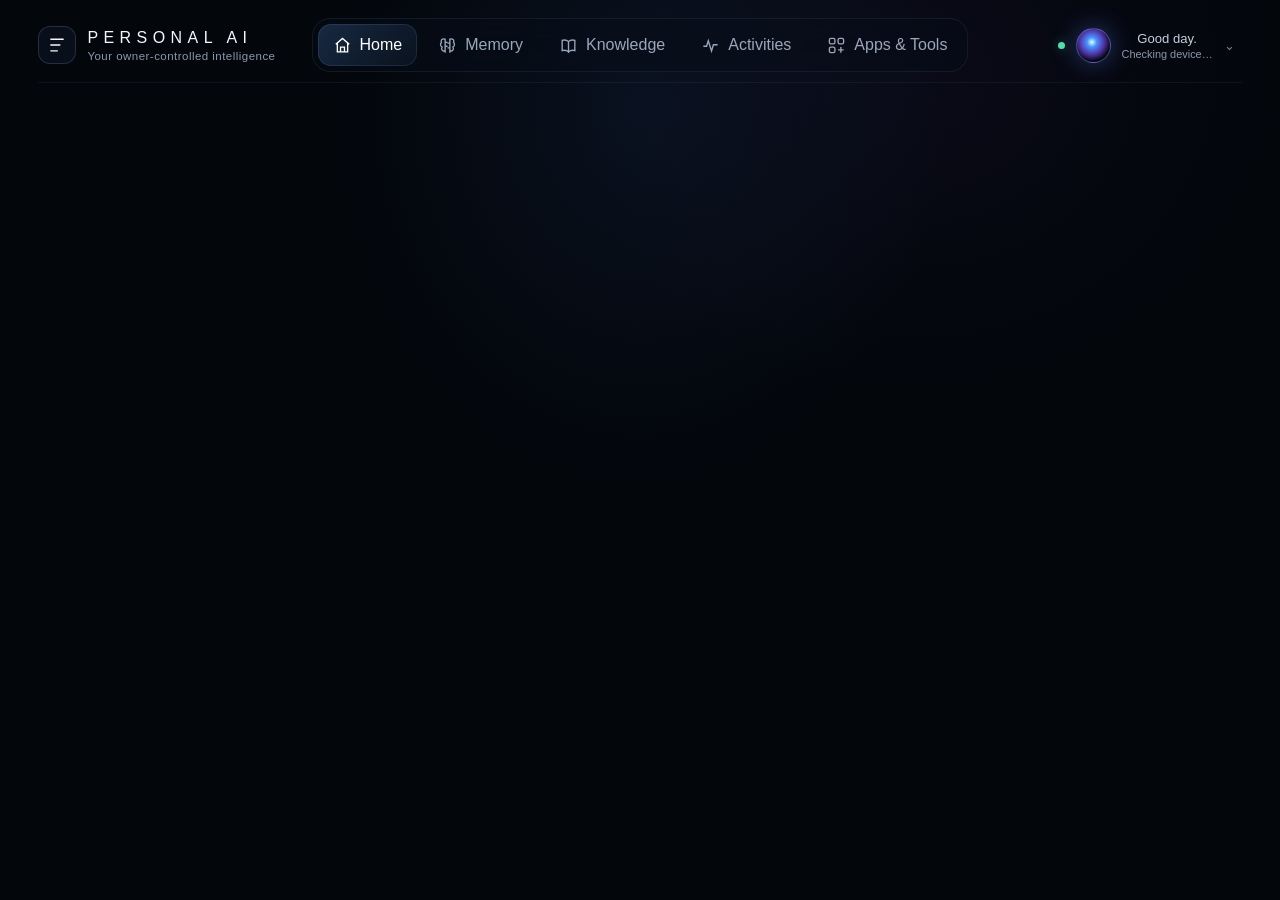
==== commit 74a07be6: "Stage 6: bound PWA conversation polling to page visibility" ====
--- a/pwa/index.html
+++ b/pwa/index.html
@@ -7,6 +7,7 @@
   <meta name="apple-mobile-web-app-capable" content="yes" />
   <meta name="apple-mobile-web-app-status-bar-style" content="black-translucent" />
   <link rel="manifest" href="/iphone/manifest.webmanifest" />
+  <script src="https://accounts.google.com/gsi/client" async defer></script>
   <title>Personal AI</title>
   <style>
     :root{color-scheme:dark;font-family:-apple-system,BlinkMacSystemFont,"SF Pro Display","Inter",sans-serif;--bg:#03060b;--panel:rgba(10,17,29,.68);--line:rgba(148,177,230,.2);--text:#f4f7fd;--muted:#8c98ad;--blue:#69b8ff;--violet:#9b84ff;--cyan:#60e8ff;--danger:#ff718d}
@@ -16,7 +17,7 @@
     .nav{display:flex;align-items:center;gap:6px;padding:5px;border:1px solid rgba(135,167,222,.1);border-radius:18px;background:rgba(8,14,24,.46);backdrop-filter:blur(18px)}
     .nav button{border:0;background:transparent;color:#9ba7ba;border-radius:13px;padding:10px 15px;display:flex;align-items:center;gap:8px;cursor:pointer;min-height:42px}.nav button[aria-current="page"]{color:#fff;background:linear-gradient(135deg,rgba(65,112,171,.32),rgba(29,48,76,.2));box-shadow:inset 0 0 0 1px rgba(144,190,255,.12)}
     .nav svg,.feature svg{width:19px;height:19px;stroke:currentColor;fill:none;stroke-width:1.7}.owner-status{justify-self:end;display:flex;align-items:center;gap:11px;color:#c5cede;font-size:.82rem}.owner-orb{width:35px;aspect-ratio:1;border-radius:50%;border:1px solid rgba(129,171,255,.4);background:radial-gradient(circle at 45% 40%,#b8f7ff 0 3%,#4f8fff 18%,#4b2d9c 48%,transparent 70%);box-shadow:0 0 24px rgba(87,132,255,.38)}.trust{display:flex;flex-direction:column;gap:2px}.trust small{color:var(--muted)}
-    .enroll{width:min(440px,100%);margin:auto;align-self:center;padding:28px;border-radius:24px;background:var(--panel);border:1px solid var(--line);backdrop-filter:blur(20px);text-align:center}.enroll h1{margin:0 0 8px;font-size:1.35rem;font-weight:550}.enroll p{color:var(--muted);line-height:1.5}.enroll input{width:100%;border:1px solid var(--line);background:#080d16;color:#fff;border-radius:15px;padding:15px;margin:8px 0 12px}.enroll button{width:100%;border:0;border-radius:15px;padding:15px;background:#eaf1ff;color:#070b12;font-weight:700}
+    .enroll{width:min(440px,100%);margin:auto;align-self:center;padding:28px;border-radius:24px;background:var(--panel);border:1px solid var(--line);backdrop-filter:blur(20px);text-align:center}.enroll h1{margin:0 0 8px;font-size:1.35rem;font-weight:550}.enroll>p{color:var(--muted);line-height:1.5}.enroll input{width:100%;border:1px solid var(--line);background:#080d16;color:#fff;border-radius:15px;padding:15px;margin:8px 0 12px}.enroll button{width:100%;border:0;border-radius:15px;padding:15px;background:#eaf1ff;color:#070b12;font-weight:700;cursor:pointer}.enroll button.secondary{background:rgba(18,29,47,.72);color:#e7edf8;border:1px solid var(--line)}.enroll button.text-button{background:transparent;color:#91a4c2;font-weight:550;padding:10px}.access-methods,.access-form,.trouble-options{display:grid;gap:10px;margin-top:18px}.access-form,.trouble-options{padding-top:13px;border-top:1px solid rgba(135,170,228,.13)}.access-form input,.trouble-options input{margin:0}.access-note{font-size:.75rem;margin:3px 0!important}.face-icon{display:inline-grid;place-items:center;width:24px;height:24px;margin-right:7px;border:1px solid currentColor;border-radius:7px;font-size:.75rem;vertical-align:middle}.google-login{min-height:44px;display:flex;justify-content:center;align-items:center}.google-login>div{width:100%!important}.recovery-codes{white-space:pre-wrap;word-break:break-word;text-align:left;color:#cce4ff;background:#07101c;border:1px solid var(--line);border-radius:12px;padding:12px;font-size:.75rem;line-height:1.6}
     .home{position:relative;min-height:0;display:grid;grid-template-columns:minmax(150px,.48fr) minmax(420px,1.8fr) minmax(150px,.48fr);align-items:center;gap:12px}.side-copy{color:#d5ddeb;align-self:center;padding:20px 4px}.side-copy h1{margin:0 0 24px;font-size:clamp(1.25rem,2vw,2rem);line-height:1.35;letter-spacing:.16em;font-weight:380}.verbs{display:grid;gap:10px;color:#77839a;font-size:.74rem;letter-spacing:.28em;text-transform:uppercase}.side-quote{color:#919bad;font-size:.95rem;line-height:1.55;max-width:190px;justify-self:end}.side-quote::after,.verbs::after{content:"";display:block;width:23px;height:1px;margin-top:22px;background:#7d8ca6}
     .presence{min-width:0;display:flex;flex-direction:column;align-items:center;justify-content:center;gap:12px}.core-stage{position:relative;width:min(72vw,820px);height:clamp(280px,48vh,540px);isolation:isolate}#neuralCanvas{width:100%;height:100%;display:block}.core-glow{position:absolute;inset:23% 31%;border-radius:48% 52% 57% 43%;filter:blur(45px);opacity:.26;background:radial-gradient(circle,var(--cyan),var(--violet) 42%,transparent 70%);animation:breathe 4.8s ease-in-out infinite;pointer-events:none;z-index:-1}@keyframes breathe{0%,100%{transform:scale(.88) rotate(-3deg);opacity:.18}50%{transform:scale(1.1) rotate(4deg);opacity:.34}}
     .state{text-align:center;min-height:54px;margin-top:-26px}.state strong{display:block;font-size:1.34rem;font-weight:430;letter-spacing:.3em;text-transform:uppercase}.state span{display:block;min-height:22px;color:var(--muted);margin-top:7px;font-size:.93rem}.conversation-title{color:#748198;font-size:.72rem;letter-spacing:.08em;max-width:680px;white-space:nowrap;overflow:hidden;text-overflow:ellipsis}.message-stream{width:min(720px,94%);max-height:190px;overflow-y:auto;display:flex;flex-direction:column;gap:8px;padding:2px 4px;scrollbar-width:thin}.message{max-width:86%;padding:9px 13px;border-radius:15px;font-size:.91rem;line-height:1.42;text-align:left;white-space:pre-wrap}.message.user{align-self:flex-end;color:#f4f7fd;background:rgba(40,66,101,.7);border-bottom-right-radius:5px}.message.assistant{align-self:flex-start;color:#bac5d7;background:rgba(13,21,35,.76);border:1px solid rgba(131,164,216,.1);border-bottom-left-radius:5px}.message.system{align-self:center;color:#8995a9;font-size:.76rem;background:transparent}.conversation{width:min(720px,94%);text-align:center;min-height:24px}.transcript{font-size:clamp(1.05rem,2vw,1.34rem);color:#f3f6fd;line-height:1.4}.reply{color:#aeb9cc;font-size:1rem;line-height:1.55;margin-top:8px;max-height:100px;overflow-y:auto}
@@ -84,7 +85,21 @@
     </nav>
     <button id="ownerButton" class="owner-status" type="button" aria-label="Open owner settings" aria-expanded="false"><span class="status-dot" aria-hidden="true"></span><span class="owner-orb"></span><span class="trust"><span id="greeting">Good day.</span><small id="devicePill">Checking device…</small></span><span class="owner-chevron">⌄</span></button>
   </header>
-  <section id="enrollPanel" class="enroll hidden"><h1>Trust this iPhone</h1><p>Enter your one-time owner enrollment code. The device credential stays inside a secure browser cookie.</p><input id="code" type="password" autocomplete="one-time-code" placeholder="Owner enrollment code"/><button id="enroll">Enroll this iPhone</button><p id="enrollStatus" aria-live="polite"></p></section>
+  <section id="enrollPanel" class="enroll hidden">
+    <h1>Welcome back</h1><p>Unlock your owner-controlled Personal AI.</p>
+    <div class="access-methods">
+      <div id="googleLogin" class="google-login hidden" aria-label="Sign in with Google"></div>
+      <button id="passkeyLogin" type="button"><span class="face-icon">◎</span>Continue with Face ID</button>
+      <button id="passwordChoice" class="secondary" type="button">Use owner password</button>
+      <div id="passwordForm" class="access-form hidden"><input id="ownerPassword" type="password" autocomplete="current-password" placeholder="Owner password"/><button id="passwordLogin" type="button">Unlock Personal AI</button></div>
+      <button id="troubleChoice" class="text-button" type="button">Having trouble?</button>
+      <div id="troubleOptions" class="trouble-options hidden">
+        <p class="access-note">Use a saved one-time recovery code.</p><input id="recoveryCode" type="text" autocomplete="one-time-code" placeholder="Recovery code"/><button id="recoveryLogin" class="secondary" type="button">Use recovery code</button>
+        <p class="access-note">First device or emergency setup only.</p><input id="code" type="password" autocomplete="one-time-code" placeholder="Owner enrollment code"/><button id="enroll" class="secondary" type="button">Use enrollment code</button>
+      </div>
+    </div>
+    <p id="enrollStatus" aria-live="polite"></p>
+  </section>
   <section id="voicePanel" class="home hidden">
     <aside class="side-copy"><h1>A more<br/>capable you.</h1><div class="verbs"><span>Understand</span><span>Remember</span><span>Reason</span><span>Plan</span><span>Act with you</span></div></aside>
     <div class="presence">
@@ -114,10 +129,15 @@
 <div id="toast" class="toast" role="status" aria-live="polite"></div>
 <script>
 const $=id=>document.getElementById(id),synth=window.speechSynthesis;
-let appStatus=null,recognition=null,recognitionStarting=false,sessionActive=false,handsFree=false,speaking=false,turnInFlight=false,voicePrimed=false,currentUtterance=null,restartTimer=null,stateName='idle',pendingApproval=null,currentConversationId=null,currentConversationTitle='Current conversation',conversationEvents=[],searchTimer=null,toastTimer=null,activeModule='home';
+let appStatus=null,accessOptions={},recognition=null,recognitionStarting=false,sessionActive=false,handsFree=false,speaking=false,turnInFlight=false,voicePrimed=false,currentUtterance=null,restartTimer=null,stateName='idle',pendingApproval=null,currentConversationId=null,currentConversationTitle='Current conversation',conversationEvents=[],searchTimer=null,toastTimer=null,conversationSyncTimer=null,activeModule='home',uiPreferences={continuous_voice:true,voice_rate:1,quiet_hours:true};
 const stateCopy={idle:['Idle','Tap the microphone once and speak naturally.'],active:['Active','Personal AI is ready.'],listening:['Listening','Speak naturally.'],understanding:['Understanding','I heard you.'],thinking:['Thinking','Reasoning with your permitted context.'],'memory-retrieval':['Memory Retrieval','Finding relevant personal context.'],'knowledge-retrieval':['Knowledge Retrieval','Checking approved knowledge sources.'],responding:['Responding','Speaking now — tap the microphone to interrupt.'],approval:['Needs Approval','Your approval is required before continuing.'],error:['Needs Attention','Something interrupted this turn.'],background:['Background','Continuing permitted work quietly.']};
 function setState(name,detail){stateName=name;const copy=stateCopy[name]||[name,''];$('stateLabel').textContent=copy[0];$('status').textContent=detail||copy[1];document.body.dataset.state=name;$('micButton').classList.toggle('active',handsFree&&!speaking);$('micButton').classList.toggle('speaking',speaking);$('micButton').setAttribute('aria-label',speaking?'Interrupt and listen':(handsFree?'Stop hands-free conversation':'Start hands-free conversation'))}
 async function api(path,options={}){const response=await fetch('/iphone/api'+path,{credentials:'same-origin',headers:{'Content-Type':'application/json',...(options.headers||{})},...options});let data={};try{data=await response.json()}catch{}if(!response.ok){const detail=data.detail||data.error,error=new Error((detail&&typeof detail==='object'&&(detail.message||detail.code))||detail||('Request failed ('+response.status+')'));error.code=detail&&typeof detail==='object'?detail.code:'';error.status=response.status;throw error}return data}
+function fromBase64Url(value){const padding='='.repeat((4-value.length%4)%4),binary=atob(value.replace(/-/g,'+').replace(/_/g,'/')+padding),bytes=new Uint8Array(binary.length);for(let i=0;i<binary.length;i++)bytes[i]=binary.charCodeAt(i);return bytes.buffer}
+function toBase64Url(value){const bytes=new Uint8Array(value);let binary='';bytes.forEach(byte=>binary+=String.fromCharCode(byte));return btoa(binary).replace(/\+/g,'-').replace(/\//g,'_').replace(/=+$/,'')}
+function creationOptions(options){const result={...options,challenge:fromBase64Url(options.challenge),user:{...options.user,id:fromBase64Url(options.user.id)}};result.excludeCredentials=(options.excludeCredentials||[]).map(item=>({...item,id:fromBase64Url(item.id)}));return result}
+function requestOptions(options){return{...options,challenge:fromBase64Url(options.challenge),allowCredentials:(options.allowCredentials||[]).map(item=>({...item,id:fromBase64Url(item.id)}))}}
+function credentialJson(credential){const response={};for(const key of ['clientDataJSON','attestationObject','authenticatorData','signature','userHandle']){if(credential.response[key])response[key]=toBase64Url(credential.response[key])}if(typeof credential.response.getTransports==='function')response.transports=credential.response.getTransports();return{id:credential.id,rawId:toBase64Url(credential.rawId),type:credential.type,response,clientExtensionResults:credential.getClientExtensionResults()}}
 function escapeHtml(value){return String(value==null?'':value).replace(/[&<>"']/g,char=>({'&':'&amp;','<':'&lt;','>':'&gt;','"':'&quot;',"'":'&#039;'}[char]))}
 function downloadJson(name,data){const blob=new Blob([JSON.stringify(data,null,2)],{type:'application/json'}),url=URL.createObjectURL(blob),link=document.createElement('a');link.href=url;link.download=name;link.click();setTimeout(()=>URL.revokeObjectURL(url),1000)}
 function greeting(){const hour=new Date().getHours();return hour<12?'Good morning.':hour<18?'Good afternoon.':'Good evening.'}
@@ -132,8 +152,18 @@
 async function openConversation(id){const bundle=await api('/conversations/'+encodeURIComponent(id)+'/activate',{method:'POST',body:'{}'});applyConversation(bundle);closeDrawer();setState('idle','Conversation continued from where you stopped.')}
 async function createConversation(){const bundle=await api('/conversations',{method:'POST',body:JSON.stringify({title:'New conversation'})});applyConversation(bundle);closeDrawer();setState('idle','New conversation ready.')}
 async function syncConversation(){if(!currentConversationId||turnInFlight||speaking)return;try{const bundle=await api('/conversations/'+encodeURIComponent(currentConversationId));if((bundle.events||[]).length!==conversationEvents.length)applyConversation(bundle)}catch{}}
-async function check(){$('greeting').textContent=greeting();try{appStatus=await api('/status');sessionActive=Boolean(appStatus.active_qualification);$('enrollPanel').classList.add('hidden');$('voicePanel').classList.remove('hidden');$('features').classList.remove('hidden');$('modulePanel').classList.remove('open');activeModule='home';$('devicePill').textContent='Trusted device';$('ownerMenuStatus').textContent=modelStateLabel(appStatus.model);$('voiceAlert').textContent='';if(appStatus.conversation)applyConversation(appStatus.conversation);renderConversationList(appStatus.conversations||[]);return appStatus}catch(error){if(error.status===401){$('enrollPanel').classList.remove('hidden');$('voicePanel').classList.add('hidden');$('features').classList.add('hidden');$('modulePanel').classList.remove('open');activeModule='home';$('devicePill').textContent='Not enrolled';$('ownerMenuStatus').textContent='Browser not trusted'}else{$('enrollPanel').classList.add('hidden');$('voicePanel').classList.remove('hidden');$('features').classList.remove('hidden');$('modulePanel').classList.remove('open');activeModule='home';$('devicePill').textContent='Reconnecting';$('ownerMenuStatus').textContent='Personal AI reconnecting';$('voiceAlert').textContent='Personal AI is reconnecting. Your trusted login and conversations remain saved.';setState('background','Waiting for the secure connection…')}return null}}
-$('enroll').onclick=async()=>{try{await api('/enroll',{method:'POST',body:JSON.stringify({code:$('code').value,name:'Owner iPhone PWA'})});$('code').value='';await check()}catch(error){$('enrollStatus').textContent=error.message}};
+function renderGoogleLogin(){const host=$('googleLogin');if(!accessOptions.google_available||!accessOptions.google_client_id){host.classList.add('hidden');return}host.classList.remove('hidden');if(!(window.google&&google.accounts&&google.accounts.id)){setTimeout(renderGoogleLogin,250);return}google.accounts.id.initialize({client_id:accessOptions.google_client_id,callback:handleGoogleCredential,auto_select:false,cancel_on_tap_outside:true});host.textContent='';google.accounts.id.renderButton(host,{type:'standard',theme:'filled_black',size:'large',shape:'pill',text:'continue_with',width:Math.min(360,Math.max(240,host.clientWidth||360))})}
+async function handleGoogleCredential(result){try{if(!result||!result.credential)throw new Error('Google did not return a sign-in credential.');await api('/access/google/login',{method:'POST',body:JSON.stringify({credential:result.credential,name:'Google owner browser'})});$('enrollStatus').textContent='';await check()}catch(error){accessError(error)}}
+window.handleGoogleCredential=handleGoogleCredential;
+async function loadAccessOptions(){try{accessOptions=await api('/access/options')}catch{accessOptions={}}const passkeySupported=Boolean(window.PublicKeyCredential&&navigator.credentials&&accessOptions.passkey_available);$('passkeyLogin').disabled=!passkeySupported;$('passkeyLogin').textContent=passkeySupported?'Continue with Face ID':'Face ID not set up';$('passwordChoice').classList.toggle('hidden',!accessOptions.password_available);renderGoogleLogin();return accessOptions}
+async function check(){$('greeting').textContent=greeting();try{appStatus=await api('/status');try{uiPreferences=await api('/preferences')}catch{}sessionActive=Boolean(appStatus.active_qualification);$('enrollPanel').classList.add('hidden');$('voicePanel').classList.remove('hidden');$('features').classList.remove('hidden');$('modulePanel').classList.remove('open');activeModule='home';$('devicePill').textContent='Trusted device';$('ownerMenuStatus').textContent=modelStateLabel(appStatus.model);$('voiceAlert').textContent='';if(appStatus.conversation)applyConversation(appStatus.conversation);renderConversationList(appStatus.conversations||[]);return appStatus}catch(error){if(error.status===401){await loadAccessOptions();$('enrollPanel').classList.remove('hidden');$('voicePanel').classList.add('hidden');$('features').classList.add('hidden');$('modulePanel').classList.remove('open');activeModule='home';$('devicePill').textContent='Locked';$('ownerMenuStatus').textContent='Owner verification required'}else{$('enrollPanel').classList.add('hidden');$('voicePanel').classList.remove('hidden');$('features').classList.remove('hidden');$('modulePanel').classList.remove('open');activeModule='home';$('devicePill').textContent='Reconnecting';$('ownerMenuStatus').textContent='Personal AI reconnecting';$('voiceAlert').textContent='Personal AI is reconnecting. Your trusted login and conversations remain saved.';setState('background','Waiting for the secure connection…')}return null}}
+function accessError(error){$('enrollStatus').textContent=error.message||'Unable to unlock Personal AI.'}
+$('passwordChoice').onclick=()=>{$('passwordForm').classList.toggle('hidden');$('troubleOptions').classList.add('hidden');$('ownerPassword').focus()};
+$('troubleChoice').onclick=()=>{$('troubleOptions').classList.toggle('hidden');$('passwordForm').classList.add('hidden')};
+$('enroll').onclick=async()=>{try{await api('/enroll',{method:'POST',body:JSON.stringify({code:$('code').value,name:'Owner iPhone PWA'})});$('code').value='';$('enrollStatus').textContent='';await check()}catch(error){accessError(error)}};
+$('passwordLogin').onclick=async()=>{try{await api('/access/password/login',{method:'POST',body:JSON.stringify({password:$('ownerPassword').value,name:'Owner browser'})});$('ownerPassword').value='';$('enrollStatus').textContent='';await check()}catch(error){accessError(error)}};
+$('recoveryLogin').onclick=async()=>{try{await api('/access/recovery/login',{method:'POST',body:JSON.stringify({code:$('recoveryCode').value,name:'Recovered owner browser'})});$('recoveryCode').value='';$('enrollStatus').textContent='';await check()}catch(error){accessError(error)}};
+$('passkeyLogin').onclick=async()=>{try{if(!window.PublicKeyCredential||!navigator.credentials)throw new Error('Face ID passkeys are unavailable in this browser.');const start=await api('/access/passkey/login/options',{method:'POST',body:'{}'}),credential=await navigator.credentials.get({publicKey:requestOptions(start.public_key)});await api('/access/passkey/login/complete',{method:'POST',body:JSON.stringify({challenge_id:start.challenge_id,credential:credentialJson(credential),name:'Owner Face ID'})});$('enrollStatus').textContent='';await check()}catch(error){if(error.name==='NotAllowedError')error=new Error('Face ID was cancelled or unavailable.');accessError(error)}};
 function sessionEnvironment(){return{browser:navigator.userAgent,language:navigator.language,standalone:window.navigator.standalone===true,screen:screen.width+'x'+screen.height}}
 function showSessionConflict(){$('sessionConflictPanel').classList.remove('hidden');$('voiceAlert').textContent='Confirm that you want to close the old session and continue on this iPhone.';setState('approval','An old trusted-browser session needs your decision.')}
 async function ensureSession(){if(sessionActive)return true;try{const result=await api('/qualification/start',{method:'POST',body:JSON.stringify({environment:sessionEnvironment()})});sessionActive=true;$('report').textContent='Evidence session '+result.session_id+(result.status==='already_active'?' resumed.':' started.')}catch(error){if(error.code==='qualification_session_active'){showSessionConflict();return false}throw error}return true}
@@ -143,9 +173,9 @@
 function createRecognition(){const Recognition=window.SpeechRecognition||window.webkitSpeechRecognition;if(!Recognition)return null;const instance=new Recognition();instance.lang=navigator.language||'en-US';instance.interimResults=true;instance.continuous=false;instance.maxAlternatives=1;instance.onstart=()=>{recognitionStarting=false;setState('listening')};instance.onresult=event=>{let finalText='',interimText='';for(let i=event.resultIndex;i<event.results.length;i++){const text=event.results[i][0].transcript;if(event.results[i].isFinal)finalText+=text;else interimText+=text}$('transcript').textContent=finalText||interimText;if(finalText&&!turnInFlight)sendTurn(finalText)};instance.onerror=event=>{recognitionStarting=false;if(event.error==='aborted'||event.error==='no-speech')return;handsFree=false;const message=event.error==='not-allowed'?'Microphone permission is blocked. Allow microphone access in iPhone browser settings.':'Microphone error: '+event.error;$('voiceAlert').textContent=message;setState('error',message)};instance.onend=()=>{recognitionStarting=false;if(handsFree&&!speaking&&!turnInFlight)scheduleListening(350)};return instance}
 function scheduleListening(delay=250){if(!handsFree||speaking||turnInFlight)return;if(restartTimer)clearTimeout(restartTimer);restartTimer=setTimeout(startListening,delay)}
 function startListening(){if(!handsFree||speaking||turnInFlight||recognitionStarting)return;recognition=recognition||createRecognition();if(!recognition){handsFree=false;const message='Speech recognition is unavailable in this browser. Open this page in Safari or type your message.';$('voiceAlert').textContent=message;setState('error',message);return}try{recognitionStarting=true;recognition.start()}catch{recognitionStarting=false;scheduleListening(500)}}
-function makeUtterance(text,handlers){const utterance=new SpeechSynthesisUtterance(text),voice=availableVoice();if(voice)utterance.voice=voice;utterance.lang=(voice&&voice.lang)||navigator.language||'en-US';utterance.rate=Number(preference('voiceRate',1));utterance.pitch=1;utterance.volume=1;utterance.onstart=handlers.start;utterance.onend=handlers.end;utterance.onerror=handlers.error;return utterance}
+function makeUtterance(text,handlers){const utterance=new SpeechSynthesisUtterance(text),voice=availableVoice();if(voice)utterance.voice=voice;utterance.lang=(voice&&voice.lang)||navigator.language||'en-US';utterance.rate=Number(preference('voice_rate',1));utterance.pitch=1;utterance.volume=1;utterance.onstart=handlers.start;utterance.onend=handlers.end;utterance.onerror=handlers.error;return utterance}
 function reportClientVoice(event,detail=''){api('/voice/client-event',{method:'POST',body:JSON.stringify({event,detail:String(detail||'').slice(0,160)})}).catch(()=>{})}
-function speakReply(text){if(!synth){const message='Spoken replies are unavailable in this browser. The answer is shown on screen.';reportClientVoice('tts_error','speech_synthesis_unavailable');$('voiceAlert').textContent=message;setState('error',message);scheduleListening(400);return}stopRecognition();let finished=false,attempt=0;const finish=()=>{if(finished)return;finished=true;reportClientVoice('tts_completed');speaking=false;currentUtterance=null;$('voiceAlert').textContent='';if(pendingApproval)setState('approval','Review the requested action below.');else if(handsFree&&preference('continuousVoice',true))scheduleListening(350);else{handsFree=false;setState('idle')}};const finalFailure=detail=>{if(finished)return;finished=true;reportClientVoice('tts_error',detail||'speech_synthesis_blocked');speaking=false;currentUtterance=null;const message='iPhone blocked the spoken reply. Tap the microphone once to reactivate voice.';$('voiceAlert').textContent=message;setState('error',message)};const play=()=>{attempt++;if(currentUtterance){currentUtterance.onstart=null;currentUtterance.onend=null;currentUtterance.onerror=null}synth.cancel();synth.resume();let thisAttemptStarted=false;currentUtterance=makeUtterance(text,{start:()=>{thisAttemptStarted=true;speaking=true;reportClientVoice('tts_started');setState('responding')},end:finish,error:event=>{if(finished)return;if(event&&event.error==='interrupted'&&speaking){finish();return}if(attempt<2)setTimeout(play,80);else finalFailure(event&&event.error)}});synth.speak(currentUtterance);synth.resume();setTimeout(()=>{if(!thisAttemptStarted&&!finished){if(attempt<2)play();else finalFailure('start_timeout')}},1600)};play()}
+function speakReply(text){if(!synth){const message='Spoken replies are unavailable in this browser. The answer is shown on screen.';reportClientVoice('tts_error','speech_synthesis_unavailable');$('voiceAlert').textContent=message;setState('error',message);scheduleListening(400);return}stopRecognition();let finished=false,attempt=0;const finish=()=>{if(finished)return;finished=true;reportClientVoice('tts_completed');speaking=false;currentUtterance=null;$('voiceAlert').textContent='';if(pendingApproval)setState('approval','Review the requested action below.');else if(handsFree&&preference('continuous_voice',true))scheduleListening(350);else{handsFree=false;setState('idle')}};const finalFailure=detail=>{if(finished)return;finished=true;reportClientVoice('tts_error',detail||'speech_synthesis_blocked');speaking=false;currentUtterance=null;const message='iPhone blocked the spoken reply. Tap the microphone once to reactivate voice.';$('voiceAlert').textContent=message;setState('error',message)};const play=()=>{attempt++;if(currentUtterance){currentUtterance.onstart=null;currentUtterance.onend=null;currentUtterance.onerror=null}synth.cancel();synth.resume();let thisAttemptStarted=false;currentUtterance=makeUtterance(text,{start:()=>{thisAttemptStarted=true;speaking=true;reportClientVoice('tts_started');setState('responding')},end:finish,error:event=>{if(finished)return;if(event&&event.error==='interrupted'&&speaking){finish();return}if(attempt<2)setTimeout(play,80);else finalFailure(event&&event.error)}});synth.speak(currentUtterance);synth.resume();setTimeout(()=>{if(!thisAttemptStarted&&!finished){if(attempt<2)play();else finalFailure('start_timeout')}},1600)};play()}
 function showApproval(approval){pendingApproval=approval;handsFree=false;$('approvalTitle').textContent='Approve '+approval.tool+'?';$('approvalDescription').textContent=approval.description;$('approvalPanel').classList.remove('hidden');setState('approval','Review the requested action below.')}
 function clearApproval(){$('approvalPanel').classList.add('hidden');pendingApproval=null}
 async function sendTurn(text){const clean=String(text||'').trim();if(!clean||turnInFlight)return;stopRecognition();turnInFlight=true;$('voiceAlert').textContent='';$('transcript').textContent=clean;$('reply').textContent='';appendMessage('user_message',clean);setState('understanding');try{setState('thinking');const result=await api('/voice/turn',{method:'POST',body:JSON.stringify({transcript:clean,conversation_id:currentConversationId})});currentConversationId=result.conversation_id||currentConversationId;if(result.conversation_title){currentConversationTitle=result.conversation_title;$('conversationTitle').textContent=currentConversationTitle}$('reply').textContent=result.reply;turnInFlight=false;if(result.status==='approval_required')showApproval(result.approval);else appendMessage('assistant_message',result.reply);speakReply(result.reply);refreshConversationList($('conversationSearch').value).catch(()=>{})}catch(error){turnInFlight=false;if(error.message!=='turn_cancelled'){$('voiceAlert').textContent=error.message;appendMessage('approval_rejected',error.message);setState('error',error.message)}if(handsFree)scheduleListening(500)}}
@@ -175,28 +205,31 @@
 function showToast(message){$('toast').textContent=message;$('toast').classList.add('show');if(toastTimer)clearTimeout(toastTimer);toastTimer=setTimeout(()=>$('toast').classList.remove('show'),2600)}
 function modelStateLabel(model){const state=String((model&&model.state)||'').replaceAll('_',' ');if(state==='available'||state==='configured')return'Model available';if(state==='not configured')return'Model not configured';return state?'Model '+state:'Model status unavailable'}
 function closeFloatingMenus(){$('ownerMenu').classList.add('hidden');$('moreSheet').classList.add('hidden');$('ownerButton').setAttribute('aria-expanded','false')}
-function preference(name,fallback){try{const value=localStorage.getItem('personal-ai:'+name);return value===null?fallback:JSON.parse(value)}catch{return fallback}}
-function setPreference(name,value){localStorage.setItem('personal-ai:'+name,JSON.stringify(value));showToast('Preference saved on this trusted browser.')}
+function preference(name,fallback){return Object.prototype.hasOwnProperty.call(uiPreferences,name)?uiPreferences[name]:fallback}
+async function setPreference(name,value){uiPreferences={...uiPreferences,[name]:value};uiPreferences=await api('/preferences',{method:'PUT',body:JSON.stringify(uiPreferences)});showToast('Preference saved for this trusted browser.')}
 function settingsNav(section){const sections=[['personal','Personal AI'],['voice','Voice'],['models','Models'],['memory','Memory & Privacy'],['apps','Apps & Tools'],['approvals','Approvals'],['devices','Devices'],['notifications','Notifications'],['data','Data & Backup'],['security','Security'],['system','System'],['advanced','Advanced']];return{desktop:`<nav class="settings-nav" aria-label="Settings sections">${sections.map(item=>`<button type="button" class="${item[0]===section?'active':''}" data-settings-section="${item[0]}">${item[1]}</button>`).join('')}</nav>`,mobile:`<select id="settingsMobileNav" class="settings-mobile-nav" aria-label="Settings section">${sections.map(item=>`<option value="${item[0]}" ${item[0]===section?'selected':''}>${item[1]}</option>`).join('')}</select>`}}
 function statusClass(state){return['available','configured','connected','active'].includes(String(state))?'status-good':'status-warn'}
-async function renderSettings(section='models'){const body=$('moduleBody');body.innerHTML='<div class="empty-module">Loading settings…</div>';const [system,devices]=await Promise.all([api('/system/status'),api('/devices')]);const model=system.model||{},providers=model.providers||[],activeDevices=(devices.devices||[]).filter(device=>!device.revoked),nav=settingsNav(section);let content='';
+async function setupPasskey(){try{if(!window.PublicKeyCredential||!navigator.credentials)throw new Error('Face ID passkeys are unavailable in this browser.');const start=await api('/access/passkey/register/options',{method:'POST',body:'{}'}),credential=await navigator.credentials.create({publicKey:creationOptions(start.public_key)});await api('/access/passkey/register/complete',{method:'POST',body:JSON.stringify({challenge_id:start.challenge_id,credential:credentialJson(credential),name:'Owner Face ID'})});showToast('Face ID sign-in is ready.');renderSettings('security')}catch(error){showToast(error.name==='NotAllowedError'?'Face ID setup was cancelled.':error.message)}}
+async function setupOwnerPassword(){const password=prompt('Create an owner password with at least 12 characters.');if(password===null)return;const confirmation=prompt('Enter the same owner password again.');if(password!==confirmation){showToast('Passwords did not match.');return}try{await api('/access/password/setup',{method:'POST',body:JSON.stringify({password})});showToast('Owner password saved securely.');renderSettings('security')}catch(error){showToast(error.message)}}
+async function generateRecoveryCodes(){if(!confirm('Replace any previous recovery codes? Old codes will stop working.'))return;try{const result=await api('/access/recovery/regenerate',{method:'POST',body:'{}'}),output=$('recoveryCodesOutput');output.textContent='Save these one-time codes now:\n\n'+result.codes.join('\n');output.classList.remove('hidden');downloadJson('personal-ai-recovery-codes.json',{created_at:new Date().toISOString(),codes:result.codes});showToast('Recovery codes generated and downloaded.')}catch(error){showToast(error.message)}}
+async function renderSettings(section='models'){const body=$('moduleBody');body.innerHTML='<div class="empty-module">Loading settings…</div>';const [system,devices]=await Promise.all([api('/system/status'),api('/devices')]);const model=system.model||{},providers=model.providers||[],activeDevices=(devices.devices||[]).filter(device=>!device.revoked),nav=settingsNav(section);let content='',accessSecurity={password_configured:false,recovery_codes_remaining:0,passkeys:[],google_configured:false};if(section==='security')accessSecurity=await api('/access/security');
 if(section==='models'){content=`<h2>Models &amp; Intelligence</h2><p>Models are replaceable brains. Provider secrets remain on the secure server.</p><div class="provider-grid">${providers.map(provider=>`<article class="settings-card provider-card"><div class="provider-name"><span class="provider-glyph"></span><div><h3>${escapeHtml(provider.id==='self_hosted'?'Self-hosted model':provider.id)}</h3><p class="${statusClass(provider.health&&provider.health.state)}">${escapeHtml(provider.configured?((provider.health&&provider.health.state)||'Configured'):'Not configured')}</p></div></div><div class="data-meta"><span>${escapeHtml(provider.model||'No model')}</span><span>${provider.private?'Private':'External'}</span></div></article>`).join('')}</div><article class="settings-card"><div class="settings-row"><div><strong>Primary provider</strong><small>The preferred brain for permitted requests.</small></div><span class="settings-value">${escapeHtml(model.primary_provider||'Not configured')}</span></div><div class="settings-row"><div><strong>Local-first routing</strong><small>Prefer owner-controlled inference when available.</small></div><span class="settings-value">${model.local_first?'Enabled':'Disabled'}</span></div><div class="settings-row"><div><strong>Cloud fallbacks</strong><small>Configured server-side and recorded in audit.</small></div><span class="settings-value">${escapeHtml((model.fallback_providers||[]).join(', ')||'None')}</span></div><div class="settings-row"><div><strong>Sensitive content</strong><small>External providers are blocked unless owner policy explicitly allows them.</small></div><span class="settings-value">${model.external_sensitive_allowed?'Approved external models':'Private models only'}</span></div></article>`}
-else if(section==='voice'){const continuous=preference('continuousVoice',true),rate=Number(preference('voiceRate',1));content=`<h2>Voice</h2><p>Voice settings apply to this trusted browser.</p><article class="settings-card"><div class="settings-row"><div><strong>Continuous conversation</strong><small>Automatically listen again after Personal AI finishes speaking.</small></div><button id="continuousVoiceToggle" class="toggle ${continuous?'on':''}" type="button" aria-pressed="${continuous}"></button></div><div class="settings-row"><div><strong>Speaking speed</strong><small>Controls spoken browser replies.</small></div><select id="voiceRate" class="module-search"><option value="0.85" ${rate===.85?'selected':''}>Relaxed</option><option value="1" ${rate===1?'selected':''}>Natural</option><option value="1.15" ${rate===1.15?'selected':''}>Faster</option></select></div><div class="settings-row"><div><strong>Browser voice</strong><small>Uses an available voice installed on this device.</small></div><span class="settings-value">${escapeHtml((availableVoice()&&availableVoice().name)||'System default')}</span></div></article>`}
+else if(section==='voice'){const continuous=preference('continuous_voice',true),rate=Number(preference('voice_rate',1));content=`<h2>Voice</h2><p>Voice settings apply to this trusted browser.</p><article class="settings-card"><div class="settings-row"><div><strong>Continuous conversation</strong><small>Automatically listen again after Personal AI finishes speaking.</small></div><button id="continuousVoiceToggle" class="toggle ${continuous?'on':''}" type="button" aria-pressed="${continuous}"></button></div><div class="settings-row"><div><strong>Speaking speed</strong><small>Controls spoken browser replies.</small></div><select id="voiceRate" class="module-search"><option value="0.85" ${rate===.85?'selected':''}>Relaxed</option><option value="1" ${rate===1?'selected':''}>Natural</option><option value="1.15" ${rate===1.15?'selected':''}>Faster</option></select></div><div class="settings-row"><div><strong>Browser voice</strong><small>Uses an available voice installed on this device.</small></div><span class="settings-value">${escapeHtml((availableVoice()&&availableVoice().name)||'System default')}</span></div></article>`}
 else if(section==='memory'){content=`<h2>Memory &amp; Privacy</h2><p>Memory remains owner-controlled and separate from Knowledge.</p><div class="settings-summary"><article class="settings-card"><h3>${Number(appStatus&&appStatus.memory_count||0)}</h3><p>stored memories</p></article><article class="settings-card"><h3>Traceable</h3><p>source and confidence retained</p></article><article class="settings-card"><h3>Protected</h3><p>sensitive scopes enforced</p></article></div><article class="settings-card"><div class="settings-row"><div><strong>Inspect memory</strong><small>Open Ambient, Graph, Tree and Memory Detail.</small></div><button id="openMemorySettings" class="settings-action" type="button">Open Memory</button></div><div class="settings-row"><div><strong>Export memory</strong><small>Download the owner-authorized memory record.</small></div><button id="exportMemorySettings" class="settings-action" type="button">Export</button></div></article>`}
 else if(section==='apps'){const integrations=system.integrations||[];content=`<h2>Apps &amp; Tools</h2><p>Only configured integrations and permitted tools can act.</p><div class="module-grid">${integrations.map(item=>`<article class="settings-card"><h3>${escapeHtml(item.name||item.id||'Integration')}</h3><p class="${statusClass(item.status||item.state)}">${escapeHtml(item.status||item.state||'Configured')}</p></article>`).join('')||'<div class="empty-module">No external app integration is configured yet.</div>'}</div><div class="settings-row"><div><strong>Available tools</strong><small>Each consequential action still passes policy and approval.</small></div><span class="settings-value">${(system.tools||[]).length}</span></div>`}
 else if(section==='approvals'){content=`<h2>Permissions &amp; Approvals</h2><p>Consequential actions always pass intent, policy, permission, approval, execution and audit.</p><article class="settings-card"><div class="settings-row"><div><strong>Dangerous actions</strong><small>Explicit owner approval is required.</small></div><span class="settings-value">Always ask</span></div><div class="settings-row"><div><strong>Tool permissions</strong><small>Limited by each trusted device's scopes.</small></div><span class="settings-value">Least privilege</span></div><div class="settings-row"><div><strong>Emergency stop</strong><small>Stops tools and autonomous work; normal conversation stays available.</small></div><button id="settingsEmergencyStop" class="settings-action danger" type="button">${system.emergency_stop?'Enable actions':'Stop actions'}</button></div></article>`}
 else if(section==='devices'){content=`<h2>Trusted Devices</h2><p>Each browser is an independent trusted surface of the same Personal AI.</p><div class="settings-summary"><article class="settings-card"><h3>${activeDevices.length}</h3><p>active trusted devices</p></article><article class="settings-card"><h3>${(devices.devices||[]).length-activeDevices.length}</h3><p>revoked devices</p></article></div><button id="openDevicesSettings" class="settings-action" type="button">Manage devices and revocation</button>`}
-else if(section==='notifications'){const quiet=preference('quietHours',true);content=`<h2>Notifications</h2><p>Proactive suggestions should be useful, explainable and quiet.</p><article class="settings-card"><div class="settings-row"><div><strong>Quiet hours</strong><small>Suppress non-urgent proactive interruptions on this browser.</small></div><button id="quietHoursToggle" class="toggle ${quiet?'on':''}" type="button" aria-pressed="${quiet}"></button></div><div class="settings-row"><div><strong>Suggestion vs action</strong><small>Suggestions never become autonomous actions without permission.</small></div><span class="settings-value">Clearly separated</span></div></article>`}
+else if(section==='notifications'){const quiet=preference('quiet_hours',true);content=`<h2>Notifications</h2><p>Proactive suggestions should be useful, explainable and quiet.</p><article class="settings-card"><div class="settings-row"><div><strong>Quiet hours</strong><small>Suppress non-urgent proactive interruptions on this browser.</small></div><button id="quietHoursToggle" class="toggle ${quiet?'on':''}" type="button" aria-pressed="${quiet}"></button></div><div class="settings-row"><div><strong>Suggestion vs action</strong><small>Suggestions never become autonomous actions without permission.</small></div><span class="settings-value">Clearly separated</span></div></article>`}
 else if(section==='data'){content=`<h2>Data &amp; Backup</h2><p>Export owner data now. Server backup and restore remain operational controls.</p><article class="settings-card"><div class="settings-row"><div><strong>Memory export</strong><small>Download memories and relationships.</small></div><button id="dataMemoryExport" class="settings-action" type="button">Export</button></div><div class="settings-row"><div><strong>Knowledge export</strong><small>Download the document index and provenance.</small></div><button id="dataKnowledgeExport" class="settings-action" type="button">Export</button></div></article>`}
-else if(section==='security'){content=`<h2>Security</h2><p>Owner identity, device trust and scoped sessions stay enforced.</p><article class="settings-card"><div class="settings-row"><div><strong>This browser</strong><small>Secure, HttpOnly and SameSite protected credential.</small></div><span class="settings-value status-good">Trusted</span></div><div class="settings-row"><div><strong>Trusted devices</strong><small>Lost devices can be revoked immediately.</small></div><span class="settings-value">${activeDevices.length} active</span></div><div class="settings-row"><div><strong>Tool emergency stop</strong><small>Conversation remains available when actions are stopped.</small></div><span class="settings-value ${system.emergency_stop?'status-warn':'status-good'}">${system.emergency_stop?'Active':'Ready'}</span></div></article>`}
+else if(section==='security'){content=`<h2>Security &amp; Sign-in</h2><p>Use Google or Face ID normally. Password and one-time recovery codes remain available as backups.</p><article class="settings-card"><div class="settings-row"><div><strong>Google owner sign-in</strong><small>Only the configured and verified owner Google account is accepted.</small></div><span class="settings-value ${accessSecurity.google_configured?'status-good':''}">${accessSecurity.google_configured?'Ready':'Not configured'}</span></div><div class="settings-row"><div><strong>Face ID / Passkey</strong><small>Secure biometric unlock for this Personal AI domain.</small></div><button id="addPasskey" class="settings-action" type="button">${accessSecurity.passkeys.length?'Add another':'Set up'}</button></div><div class="settings-row"><div><strong>Owner password</strong><small>Backup access when Face ID is unavailable.</small></div><button id="setOwnerPassword" class="settings-action" type="button">${accessSecurity.password_configured?'Change':'Set up'}</button></div><div class="settings-row"><div><strong>Recovery codes</strong><small>Emergency one-time access. Store them somewhere safe.</small></div><button id="generateRecoveryCodes" class="settings-action" type="button">Generate</button></div><div class="settings-row"><div><strong>This browser</strong><small>Secure, HttpOnly and SameSite protected credential.</small></div><span class="settings-value status-good">Trusted</span></div><div class="settings-row"><div><strong>Trusted devices</strong><small>Lost devices can be revoked immediately.</small></div><span class="settings-value">${activeDevices.length} active</span></div></article><div id="recoveryCodesOutput" class="recovery-codes hidden"></div>`}
 else if(section==='system'){content=systemContent(system,activeDevices.length)}
 else if(section==='advanced'){let qualification={};try{qualification=await api('/qualification')}catch{}const stages=Object.values(qualification||{});content=`<h2>Advanced</h2><p>Developer diagnostics and formal qualification are intentionally kept away from Home.</p><article class="settings-card advanced-warning"><h3>Qualification evidence</h3><p>${sessionActive?'A physical-device evidence session is active.':'No evidence session is active.'}</p><div class="module-toolbar"><button id="advancedStartEvidence" type="button">Start evidence</button><button id="advancedStopEvidence" class="danger" type="button">End &amp; report</button></div><div class="data-meta"><span>${stages.filter(stage=>stage.passed).length}/${stages.length} P3.2–P3.8 gates passed</span><span>Real evidence only</span></div></article>`}
 else{content=`<h2>Personal AI</h2><p>Your owner-controlled intelligence, shared across trusted surfaces.</p><article class="settings-card"><div class="settings-row"><div><strong>Product name</strong><small>The identity shown across your devices.</small></div><span class="settings-value">Personal AI</span></div><div class="settings-row"><div><strong>Language</strong><small>Uses the language configured by this browser.</small></div><span class="settings-value">${escapeHtml(navigator.language||'System default')}</span></div><div class="settings-row"><div><strong>Conversation style</strong><small>Calm, concise and context-aware.</small></div><span class="settings-value">Owner default</span></div></article>`}
-body.innerHTML=`<div class="settings-layout">${nav.desktop}<div class="settings-content">${nav.mobile}${content}</div></div>`;document.querySelectorAll('[data-settings-section]').forEach(button=>button.onclick=()=>renderSettings(button.dataset.settingsSection));if($('settingsMobileNav'))$('settingsMobileNav').onchange=event=>renderSettings(event.target.value);if($('continuousVoiceToggle'))$('continuousVoiceToggle').onclick=()=>{const next=!preference('continuousVoice',true);setPreference('continuousVoice',next);renderSettings('voice')};if($('voiceRate'))$('voiceRate').onchange=event=>setPreference('voiceRate',Number(event.target.value));if($('quietHoursToggle'))$('quietHoursToggle').onclick=()=>{const next=!preference('quietHours',true);setPreference('quietHours',next);renderSettings('notifications')};if($('openMemorySettings'))$('openMemorySettings').onclick=()=>openModule('memory');if($('exportMemorySettings'))$('exportMemorySettings').onclick=async()=>downloadJson('personal-ai-memory.json',await api('/memory/export'));if($('dataMemoryExport'))$('dataMemoryExport').onclick=async()=>downloadJson('personal-ai-memory.json',await api('/memory/export'));if($('dataKnowledgeExport'))$('dataKnowledgeExport').onclick=async()=>downloadJson('personal-ai-knowledge.json',await api('/knowledge/export'));if($('openDevicesSettings'))$('openDevicesSettings').onclick=()=>openModule('devices');if($('settingsEmergencyStop'))$('settingsEmergencyStop').onclick=async()=>{await api('/system/emergency-stop',{method:'POST',body:JSON.stringify({enabled:!system.emergency_stop})});showToast(system.emergency_stop?'Tool actions enabled.':'Emergency stop active. Conversation remains available.');renderSettings('approvals')};if($('advancedStartEvidence'))$('advancedStartEvidence').onclick=startEvidence;if($('advancedStopEvidence'))$('advancedStopEvidence').onclick=stopEvidence}
+body.innerHTML=`<div class="settings-layout">${nav.desktop}<div class="settings-content">${nav.mobile}${content}</div></div>`;document.querySelectorAll('[data-settings-section]').forEach(button=>button.onclick=()=>renderSettings(button.dataset.settingsSection));if($('settingsMobileNav'))$('settingsMobileNav').onchange=event=>renderSettings(event.target.value);if($('continuousVoiceToggle'))$('continuousVoiceToggle').onclick=async()=>{const next=!preference('continuous_voice',true);await setPreference('continuous_voice',next);renderSettings('voice')};if($('voiceRate'))$('voiceRate').onchange=async event=>setPreference('voice_rate',Number(event.target.value));if($('quietHoursToggle'))$('quietHoursToggle').onclick=async()=>{const next=!preference('quiet_hours',true);await setPreference('quiet_hours',next);renderSettings('notifications')};if($('openMemorySettings'))$('openMemorySettings').onclick=()=>openModule('memory');if($('exportMemorySettings'))$('exportMemorySettings').onclick=async()=>downloadJson('personal-ai-memory.json',await api('/memory/export'));if($('dataMemoryExport'))$('dataMemoryExport').onclick=async()=>downloadJson('personal-ai-memory.json',await api('/memory/export'));if($('dataKnowledgeExport'))$('dataKnowledgeExport').onclick=async()=>downloadJson('personal-ai-knowledge.json',await api('/knowledge/export'));if($('openDevicesSettings'))$('openDevicesSettings').onclick=()=>openModule('devices');if($('settingsEmergencyStop'))$('settingsEmergencyStop').onclick=async()=>{await api('/system/emergency-stop',{method:'POST',body:JSON.stringify({enabled:!system.emergency_stop})});showToast(system.emergency_stop?'Tool actions enabled.':'Emergency stop active. Conversation remains available.');renderSettings('approvals')};if($('addPasskey'))$('addPasskey').onclick=setupPasskey;if($('setOwnerPassword'))$('setOwnerPassword').onclick=setupOwnerPassword;if($('generateRecoveryCodes'))$('generateRecoveryCodes').onclick=generateRecoveryCodes;if($('advancedStartEvidence'))$('advancedStartEvidence').onclick=startEvidence;if($('advancedStopEvidence'))$('advancedStopEvidence').onclick=stopEvidence}
 function systemContent(system,deviceCount){const model=system.model||{};return`<h2>System Status</h2><p>Personal AI health is shown separately from model availability.</p><div class="settings-summary"><article class="settings-card"><h3 class="status-good">Personal AI online</h3><p>secure runtime responding</p></article><article class="settings-card"><h3 class="${statusClass(model.state)}">${escapeHtml(modelStateLabel(model))}</h3><p>${escapeHtml(model.primary_provider||'no provider')}</p></article><article class="settings-card"><h3>${deviceCount}</h3><p>trusted devices</p></article></div><article class="settings-card"><div class="settings-row"><div><strong>Tool actions</strong><small>Emergency control applies to tools and autonomy only.</small></div><span class="settings-value ${system.emergency_stop?'status-warn':'status-good'}">${system.emergency_stop?'Stopped':'Operational'}</span></div><div class="settings-row"><div><strong>Registered tools</strong><small>Availability depends on runtime and configured integrations.</small></div><span class="settings-value">${(system.tools||[]).length}</span></div></article>`}
 async function loadSystem(){const [system,devices]=await Promise.all([api('/system/status'),api('/devices')]);$('moduleBody').innerHTML=systemContent(system,(devices.devices||[]).filter(device=>!device.revoked).length)}
-async function loadTools(){const system=await api('/system/status'),tools=system.tools||[],integrations=system.integrations||[];$('moduleBody').innerHTML=`<h2>Approved tools</h2><div class="module-grid">${tools.map(tool=>`<article class="data-card"><strong>${escapeHtml(tool.name)}</strong><p>${escapeHtml(tool.description)}</p><div class="data-meta"><span>${escapeHtml(tool.risk)} risk</span></div></article>`).join('')||'<div class="empty-module">No tools are available on this runtime.</div>'}</div><h2>Connected services</h2><div class="module-grid">${integrations.map(item=>`<article class="data-card"><strong>${escapeHtml(item.name||item.id)}</strong><p>${escapeHtml(item.status||item.state||'Configured')}</p></article>`).join('')||'<div class="empty-module">No external service is configured.</div>'}</div>`}
-async function loadActivityFeed(){const activityData=await api('/activities?limit=200'),activities=activityData.activities||[];$('moduleBody').innerHTML=`<div class="module-toolbar"><button id="activityRefresh">Refresh</button><span>${activities.length} recent audited events</span></div><div class="module-grid">${activities.map(item=>`<article class="data-card"><strong>${escapeHtml(item.category)} · ${escapeHtml(item.action)}</strong><p>${escapeHtml(new Date(item.created_at).toLocaleString())}</p><div class="data-meta"><span>${escapeHtml(JSON.stringify(item.payload).slice(0,180))}</span></div></article>`).join('')||'<div class="empty-module">No audited activity yet.</div>'}</div>`;$('activityRefresh').onclick=loadActivityFeed}
+async function loadTools(){const [toolData,appData]=await Promise.all([api('/apps-tools/tools'),api('/apps-tools/apps')]),tools=toolData.tools||[],integrations=appData.apps||[];$('moduleBody').innerHTML=`<h2>Approved tools</h2><div class="module-grid">${tools.map(tool=>`<article class="data-card"><strong>${escapeHtml(tool.name||tool.tool_id)}</strong><p>${escapeHtml(tool.description||'')}</p><div class="data-meta"><span>${escapeHtml(tool.availability||'UNKNOWN')}</span><span>${escapeHtml(tool.approval_policy||'policy controlled')}</span></div></article>`).join('')||'<div class="empty-module">No tools are available on this runtime.</div>'}</div><h2>Connected services</h2><div class="module-grid">${integrations.map(item=>`<article class="data-card"><strong>${escapeHtml(item.name||item.app_id)}</strong><p>${escapeHtml(item.connection_status||'Unavailable')}</p></article>`).join('')||'<div class="empty-module">No external service is configured.</div>'}</div>`}
+async function loadActivityFeed(){const activityData=await api('/activities?limit=200'),activities=activityData.activities||[];$('moduleBody').innerHTML=`<div class="module-toolbar"><button id="activityRefresh">Refresh</button><span>${activities.length} recent audited events</span></div><div class="module-grid">${activities.map(item=>`<article class="data-card"><strong>${escapeHtml(item.label||item.kind)} · ${escapeHtml(item.action)}</strong><p>${escapeHtml(item.status)} · ${escapeHtml(new Date(item.created_at).toLocaleString())}</p><div class="data-meta"><span>${escapeHtml(JSON.stringify(item.details||{}).slice(0,180))}</span></div></article>`).join('')||'<div class="empty-module">No audited activity yet.</div>'}</div>`;$('activityRefresh').onclick=loadActivityFeed}
 async function loadWorkflows(){const data=await api('/workflows'),workflows=data.workflows||[],runs=data.runs||[];$('moduleBody').innerHTML=`<div class="module-toolbar"><button id="workflowAdd">＋ New workflow</button><button id="workflowRefresh">Refresh</button><span>${runs.length} runs</span></div><h2>Workflows</h2><div class="module-grid">${workflows.map(workflow=>`<article class="data-card"><strong>${escapeHtml(workflow.title)}</strong><p>${(workflow.steps||[]).length} persisted steps · ${workflow.enabled&&!workflow.paused?'Ready':'Paused'}</p><div class="data-actions"><button data-workflow-run="${workflow.id}">Run</button></div></article>`).join('')||'<div class="empty-module">Create a governed workflow for repeatable work.</div>'}</div><h2>Runs &amp; approvals</h2><div class="module-grid">${runs.map(run=>`<article class="data-card"><strong>${escapeHtml(run.status)} · step ${escapeHtml(run.current_step_step||run.current_step)}</strong><p>${escapeHtml(run.error||run.id)}</p><div class="data-actions">${run.status==='waiting_approval'?`<button data-run-approve="${run.id}">Approve once</button><button class="danger" data-run-reject="${run.id}">Reject</button>`:''}${run.status==='recovery_required'?`<button data-run-resume="${run.id}">Resume checkpoint</button>`:''}${!['completed','failed','cancelled'].includes(run.status)?`<button class="danger" data-run-cancel="${run.id}">Cancel</button>`:''}</div></article>`).join('')||'<div class="empty-module">No workflow runs.</div>'}</div>`;$('workflowRefresh').onclick=loadWorkflows;$('workflowAdd').onclick=async()=>{const title=prompt('Workflow name');if(!title)return;const instruction=prompt('What should this workflow do?');if(!instruction)return;await api('/workflows',{method:'POST',body:JSON.stringify({title,trigger:{type:'manual'},steps:[{kind:'prompt',prompt:instruction}]})});loadWorkflows()};document.querySelectorAll('[data-workflow-run]').forEach(button=>button.onclick=async()=>{await api('/workflows/'+button.dataset.workflowRun+'/run',{method:'POST',body:JSON.stringify({context:{surface:'ios-pwa'}})});loadWorkflows()});document.querySelectorAll('[data-run-cancel]').forEach(button=>button.onclick=async()=>{if(confirm('Cancel this workflow run?')){await api('/workflows/runs/'+button.dataset.runCancel+'/cancel',{method:'POST',body:'{}'});loadWorkflows()}});document.querySelectorAll('[data-run-resume]').forEach(button=>button.onclick=async()=>{await api('/workflows/runs/'+button.dataset.runResume+'/resume',{method:'POST',body:'{}'});loadWorkflows()});document.querySelectorAll('[data-run-approve]').forEach(button=>button.onclick=async()=>{await api('/workflows/runs/'+button.dataset.runApprove+'/approve',{method:'POST',body:'{}'});loadWorkflows()});document.querySelectorAll('[data-run-reject]').forEach(button=>button.onclick=async()=>{await api('/workflows/runs/'+button.dataset.runReject+'/reject',{method:'POST',body:'{}'});loadWorkflows()})}
 async function loadDashboard(){const [system,devices,workflows]=await Promise.all([api('/system/status'),api('/devices'),api('/workflows')]);const active=(devices.devices||[]).filter(item=>!item.revoked).length,runs=workflows.runs||[];$('moduleBody').innerHTML=`<div class="settings-summary"><article class="settings-card"><h3>${escapeHtml(modelStateLabel(system.model))}</h3><p>current model state</p></article><article class="settings-card"><h3>${active}</h3><p>trusted devices</p></article><article class="settings-card"><h3>${runs.filter(run=>!['completed','failed','cancelled'].includes(run.status)).length}</h3><p>active workflow runs</p></article></div><article class="settings-card"><h3>Dashboard stays separate from Home</h3><p>This operational overview is available when you ask for it, while the Home environment remains calm and conversation-first.</p></article>`}
 async function openModule(name){if(name==='more'){const opening=$('moreSheet').classList.contains('hidden');closeFloatingMenus();if(opening)$('moreSheet').classList.remove('hidden');return}closeFloatingMenus();activeModule=name;document.querySelectorAll('[data-module]').forEach(button=>{button.classList.toggle('active',button.dataset.module===name);if(button.closest('.nav')){if(button.dataset.module===name)button.setAttribute('aria-current','page');else button.removeAttribute('aria-current')}});if(name==='home'){$('modulePanel').classList.remove('open');$('voicePanel').classList.remove('hidden');$('features').classList.remove('hidden');return}const module=modules[name]||[name[0].toUpperCase()+name.slice(1),'Owner-controlled Personal AI management.',''];$('voicePanel').classList.add('hidden');$('features').classList.add('hidden');$('moduleTitle').textContent=module[0];$('moduleText').textContent=module[1];$('moduleMetric').textContent=typeof module[2]==='function'?module[2]():module[2];$('modulePanel').classList.add('open');$('moduleBody').innerHTML='<div class="empty-module">Loading…</div>';try{if(name==='memory')await loadMemory();else if(name==='knowledge')await loadKnowledge();else if(name==='activities')await loadActivityFeed();else if(name==='devices')await loadDevices();else if(name==='workflows')await loadWorkflows();else if(name==='tools')await loadTools();else if(name==='dashboard')await loadDashboard();else if(name==='settings')await renderSettings();else if(name==='system')await loadSystem()}catch(error){$('moduleBody').innerHTML=`<div class="empty-module">${escapeHtml(error.message)}</div>`}}
@@ -206,7 +239,7 @@
 function resizeCanvas(){const rect=canvas.getBoundingClientRect();dpr=Math.min(window.devicePixelRatio||1,2);width=rect.width;height=rect.height;canvas.width=Math.round(width*dpr);canvas.height=Math.round(height*dpr);ctx.setTransform(dpr,0,0,dpr,0,0)}
 function particlePosition(p){const energy=stateName==='listening'?1.28:stateName==='thinking'?1.55:stateName==='responding'?1.38:stateName==='error'?.72:1;p.angle+=p.speed*energy;const pulse=1+Math.sin(tick*.012+p.seed)*.075,radius=Math.min(width,height)*p.orbit*pulse,driftX=Math.sin(p.angle*(1.25+p.lane*.12)+p.seed)*radius*p.skew,driftY=Math.cos(p.angle*(.88+p.lane*.08)+p.seed*.7)*radius*.56,branch=Math.sin(p.angle*2.2+p.lane)*radius*.28;return{x:width*.52+driftX+branch,y:height*.48+driftY-Math.cos(p.angle*1.7)*radius*.13}}
 function drawCore(){tick++;ctx.clearRect(0,0,width,height);const points=particles.map(particlePosition),palette=stateName==='listening'?[96,232,255]:stateName==='thinking'?[158,126,255]:stateName==='responding'?[105,184,255]:stateName==='error'?[255,113,141]:[116,159,232];for(let i=0;i<points.length;i++){const a=points[i];for(let j=i+1;j<points.length;j++){const b=points[j],distance=Math.hypot(a.x-b.x,a.y-b.y);if(distance<72){const alpha=(1-distance/72)*.22;ctx.strokeStyle='rgba('+palette.join(',')+','+alpha+')';ctx.lineWidth=.55;ctx.beginPath();ctx.moveTo(a.x,a.y);ctx.quadraticCurveTo((a.x+b.x)/2+Math.sin(tick*.01+i)*6,(a.y+b.y)/2,b.x,b.y);ctx.stroke()}}}points.forEach((point,i)=>{const particle=particles[i];ctx.fillStyle='rgba('+palette.join(',')+','+(particle.size>1.5?.94:.58)+')';ctx.shadowBlur=particle.size>1.5?14:4;ctx.shadowColor='rgb('+palette.join(',')+')';ctx.beginPath();ctx.arc(point.x,point.y,particle.size,0,Math.PI*2);ctx.fill()});ctx.shadowBlur=0;requestAnimationFrame(drawCore)}
-window.addEventListener('resize',resizeCanvas);resizeCanvas();drawCore();if(synth){synth.getVoices();synth.onvoiceschanged=()=>synth.getVoices()}if('serviceWorker'in navigator)navigator.serviceWorker.register('/iphone/sw.js').catch(()=>{});check();setInterval(syncConversation,5000);
+function updateConversationSync(){if(conversationSyncTimer){clearInterval(conversationSyncTimer);conversationSyncTimer=null}if(document.visibilityState==='visible')conversationSyncTimer=setInterval(syncConversation,5000)}\nwindow.addEventListener('resize',resizeCanvas);document.addEventListener('visibilitychange',updateConversationSync);window.addEventListener('pagehide',()=>{if(conversationSyncTimer){clearInterval(conversationSyncTimer);conversationSyncTimer=null}});resizeCanvas();drawCore();if(synth){synth.getVoices();synth.onvoiceschanged=()=>synth.getVoices()}if('serviceWorker'in navigator)navigator.serviceWorker.register('/iphone/sw.js').catch(()=>{});check();updateConversationSync();
 </script>
 </body>
 </html>
